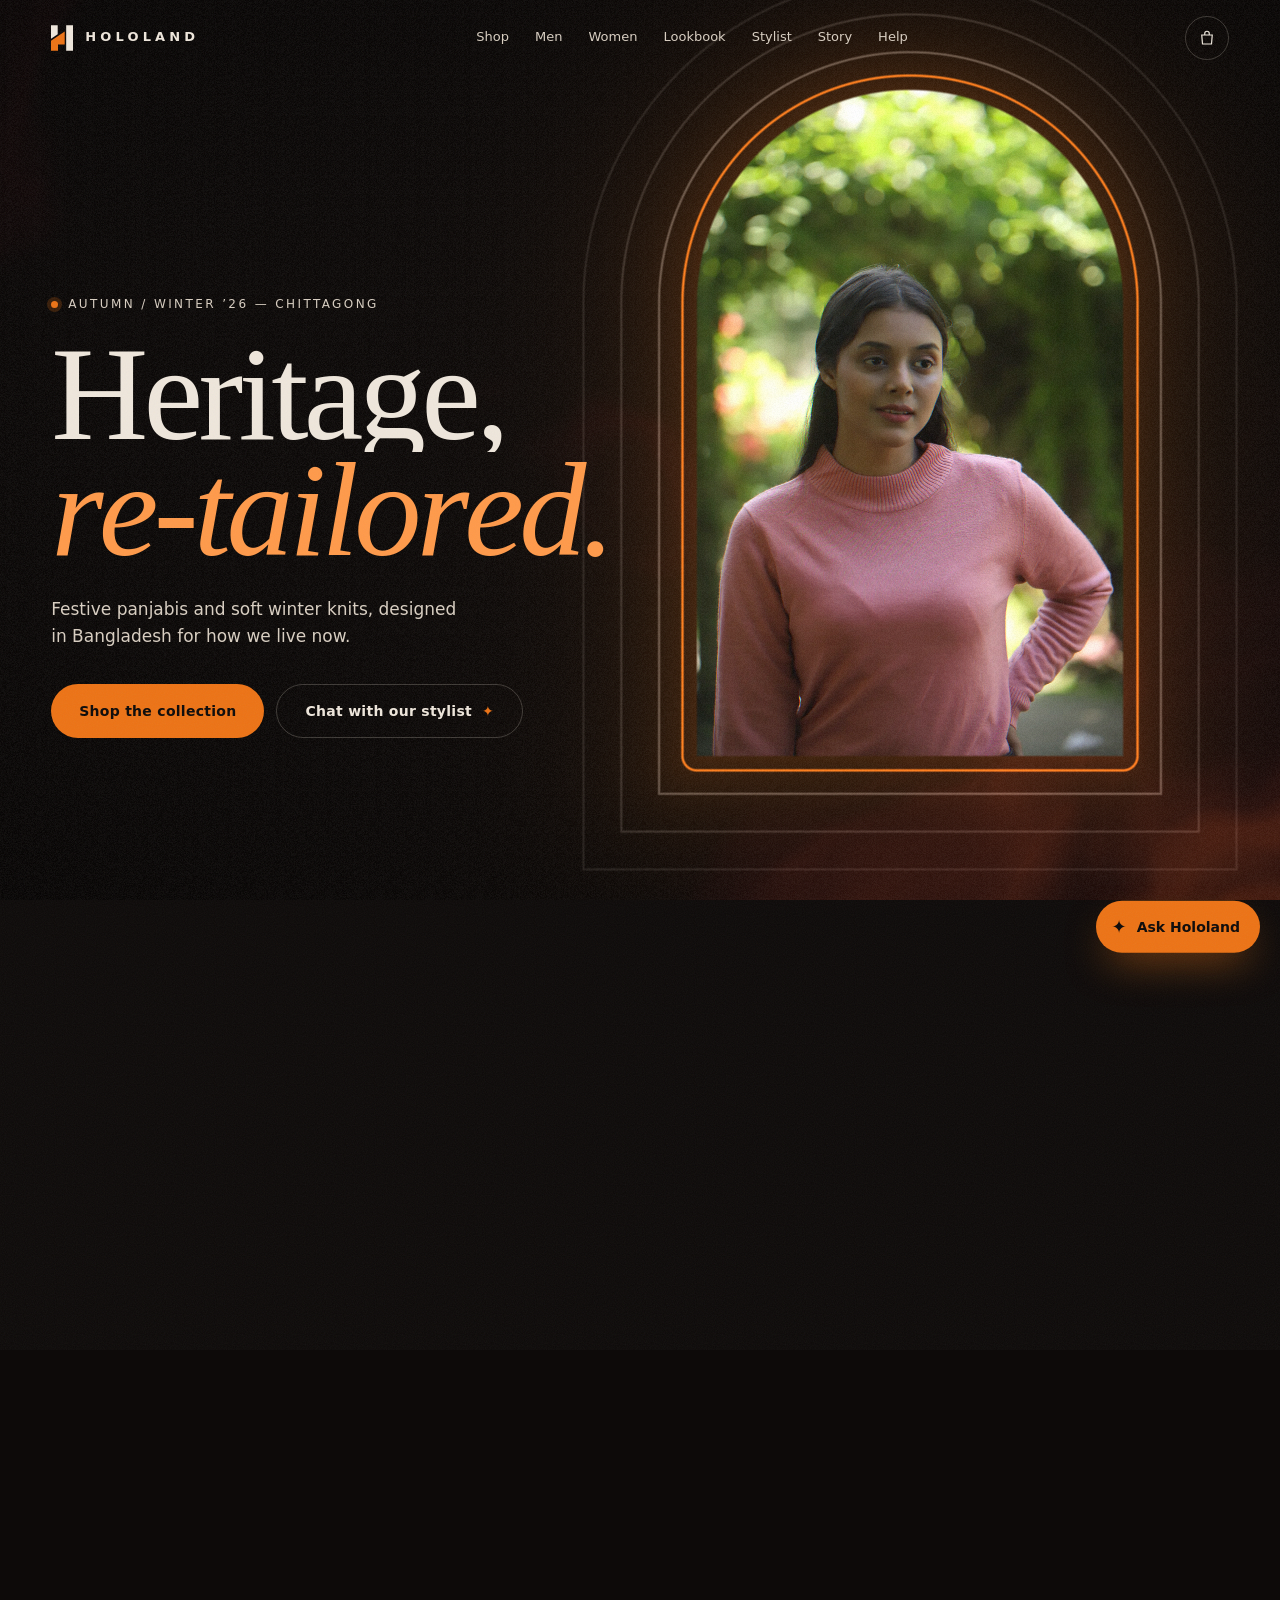
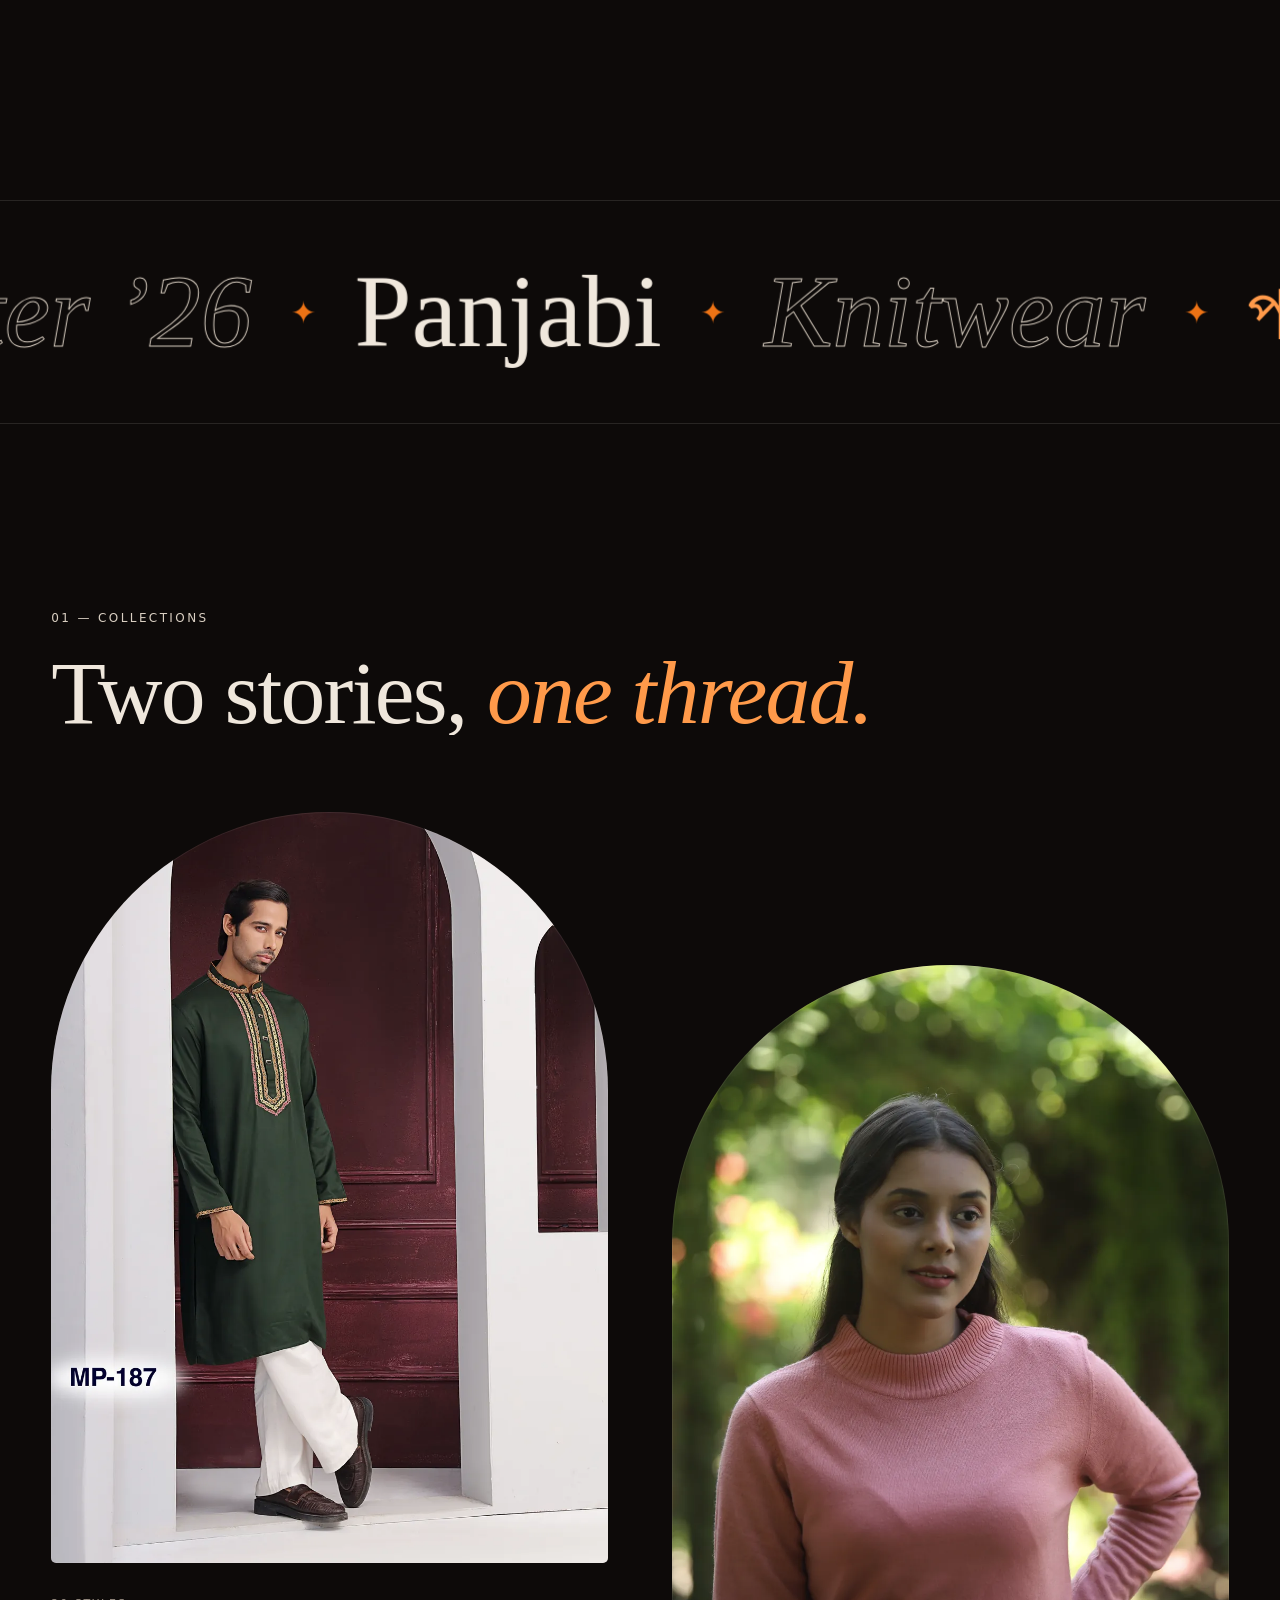
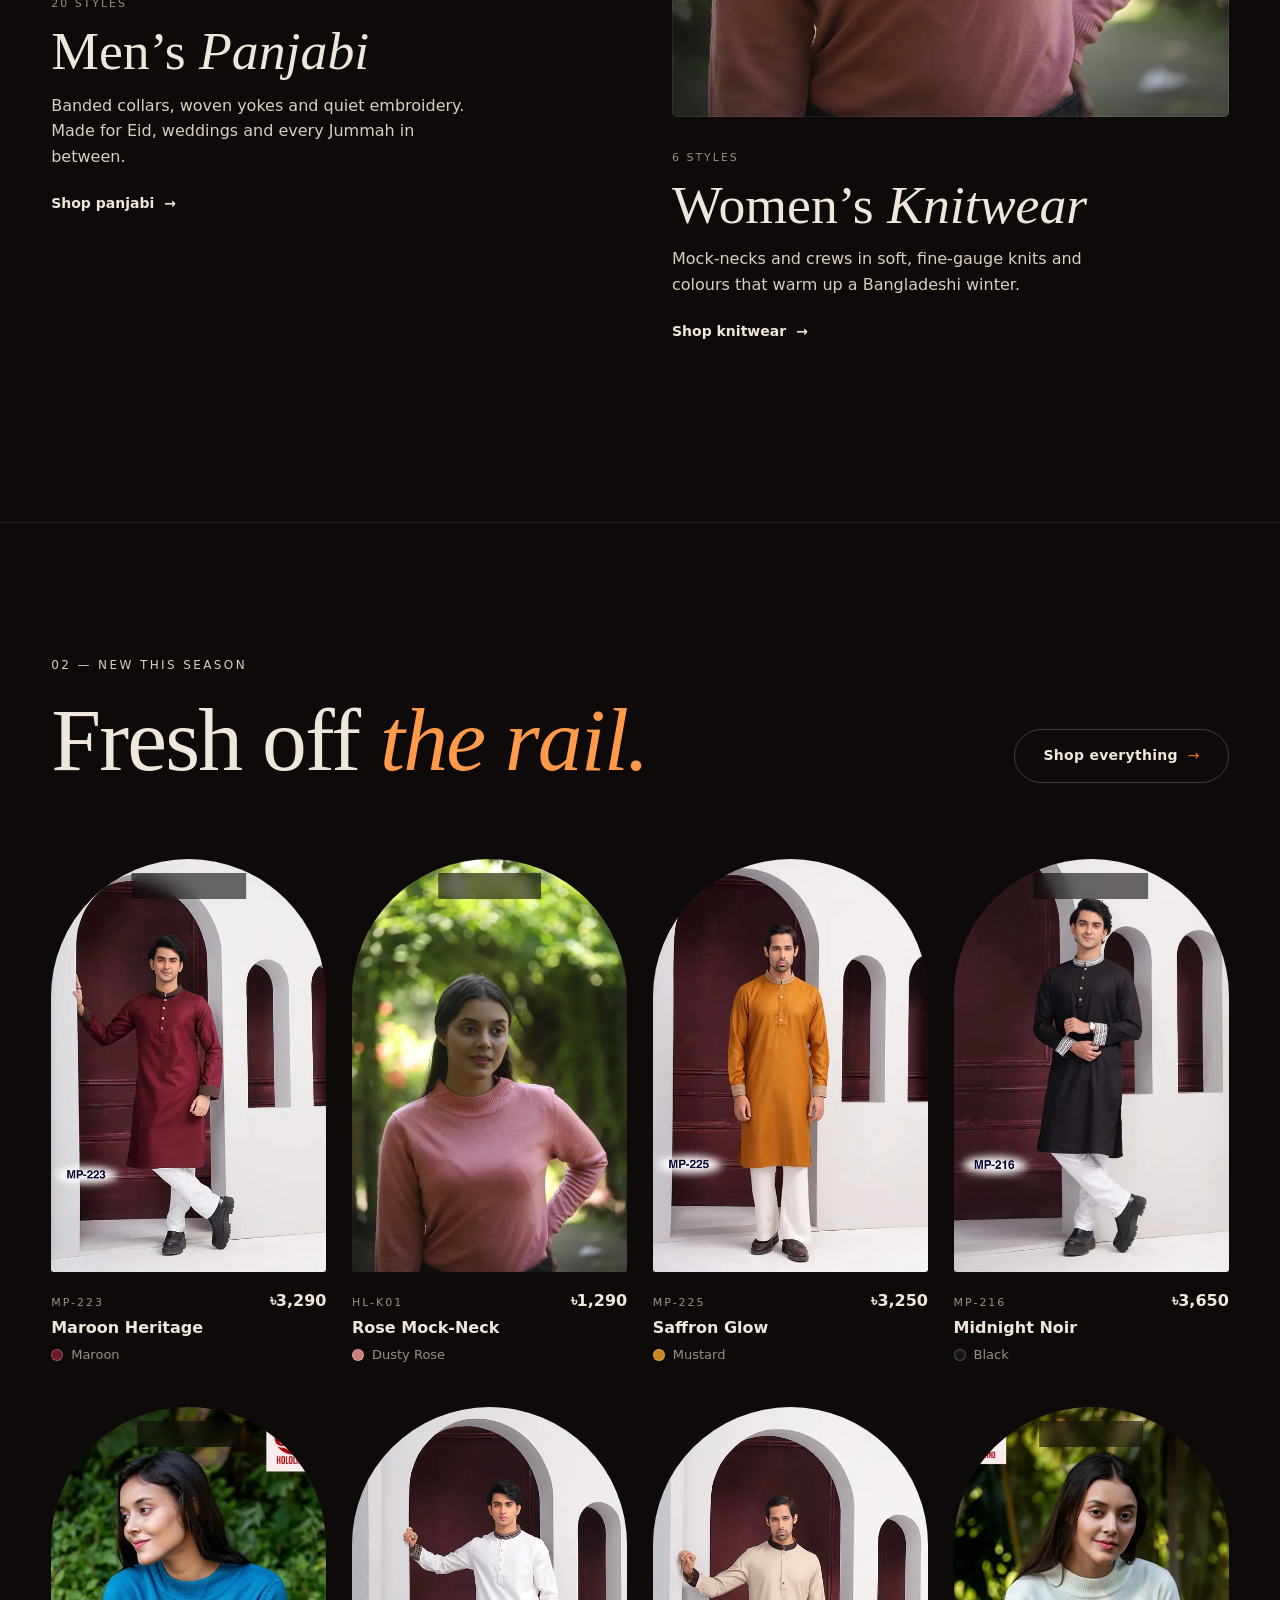
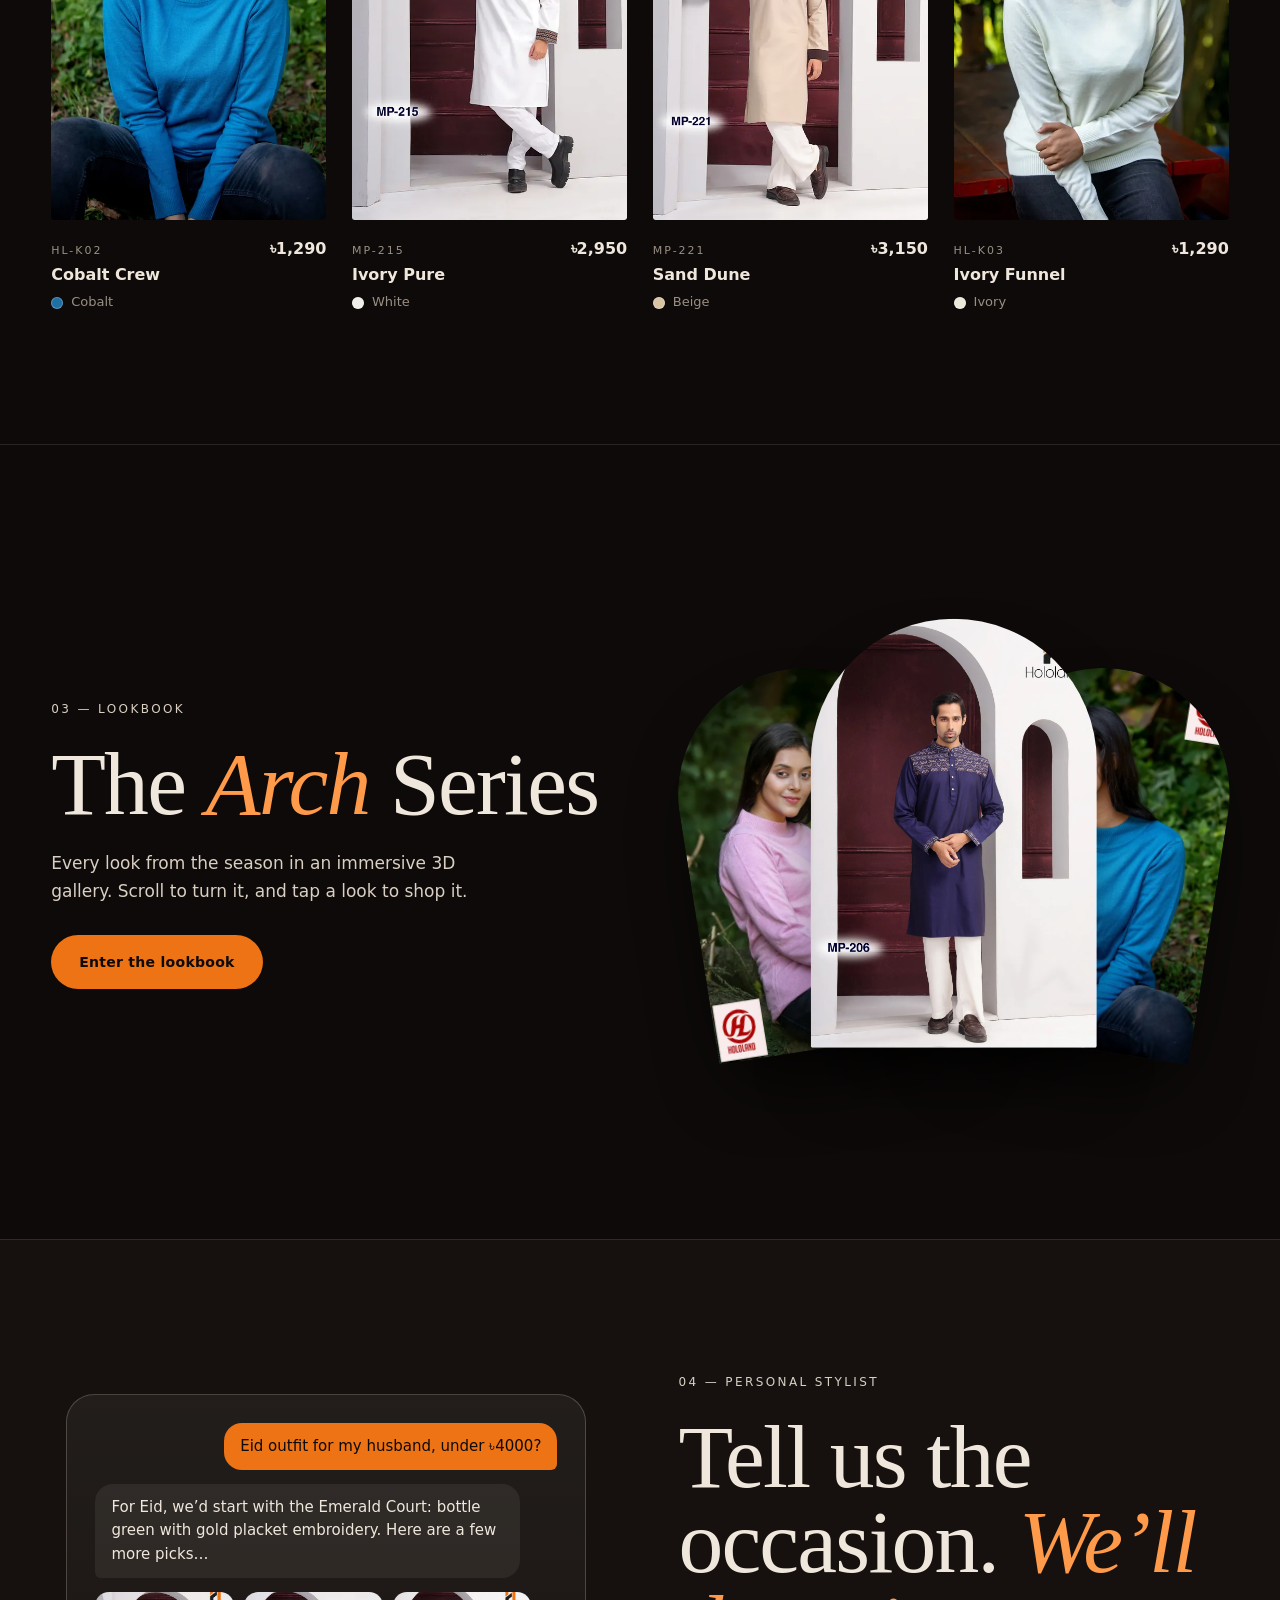
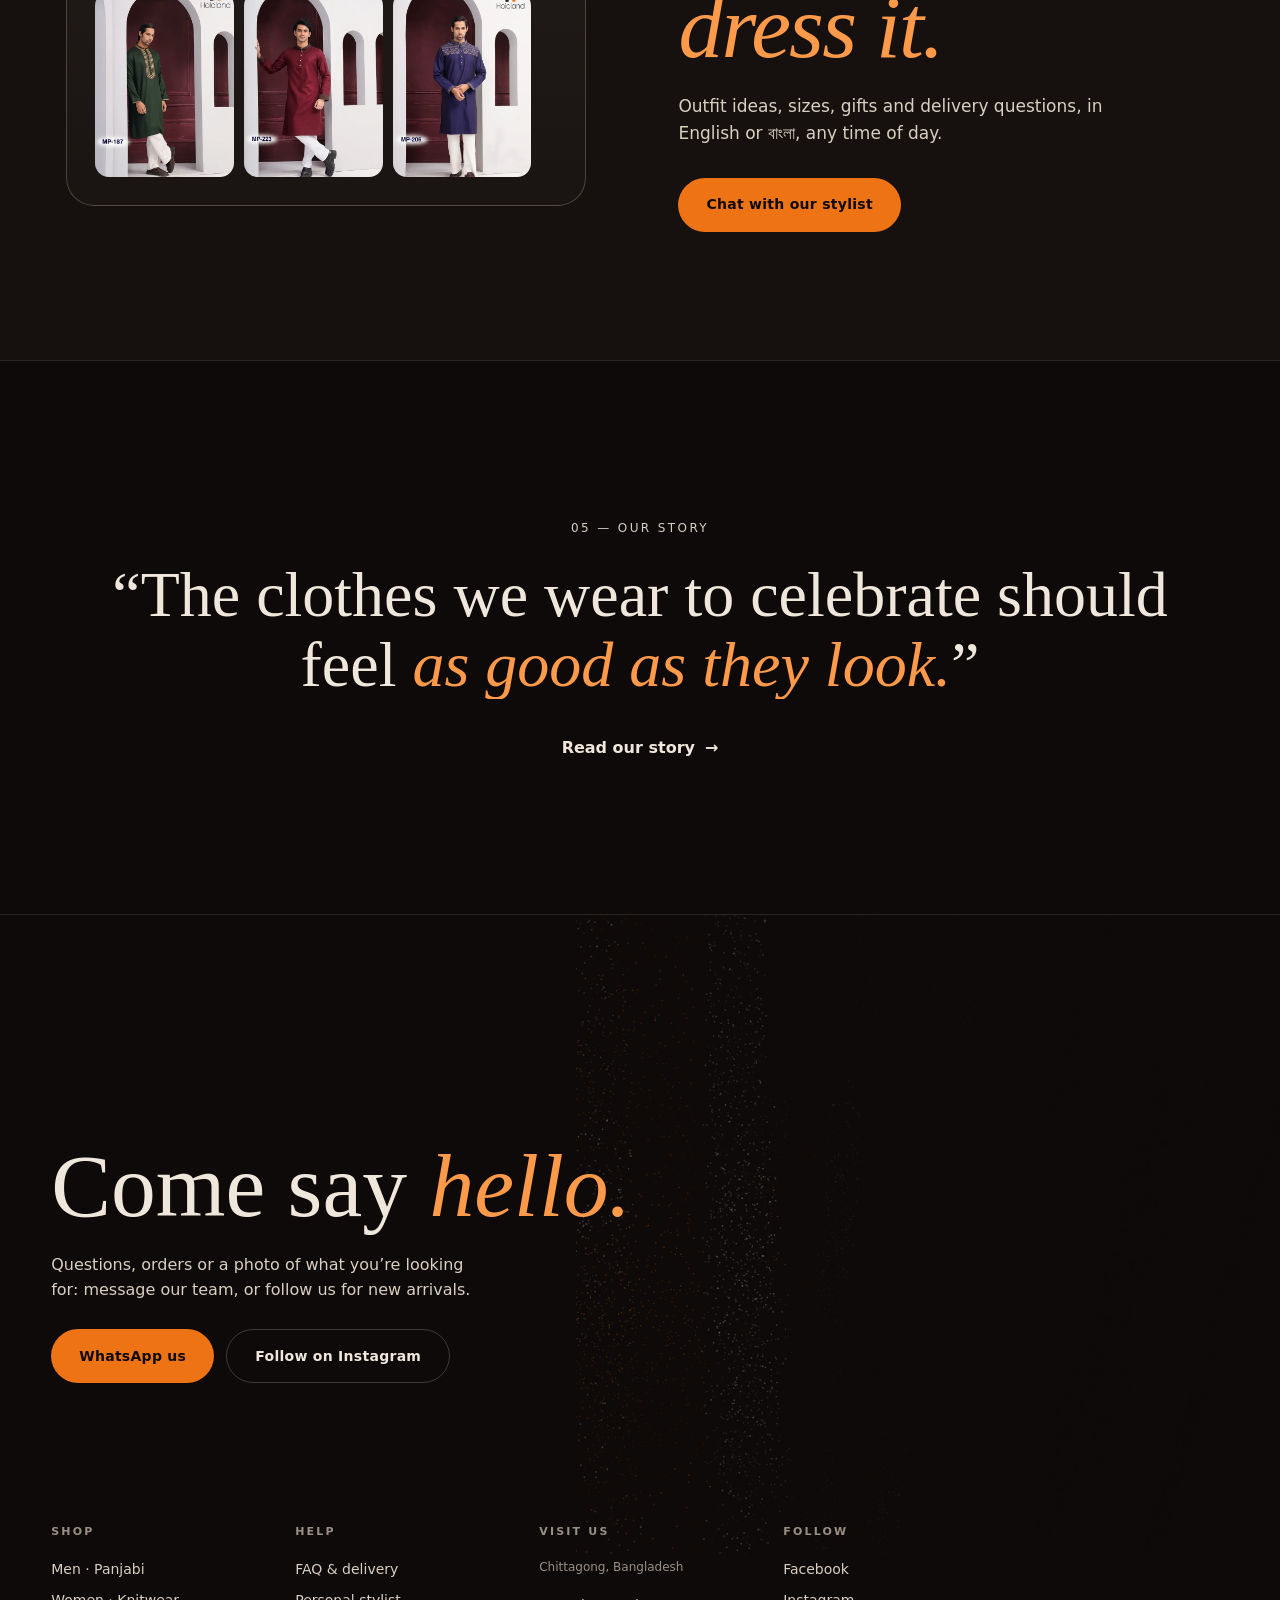
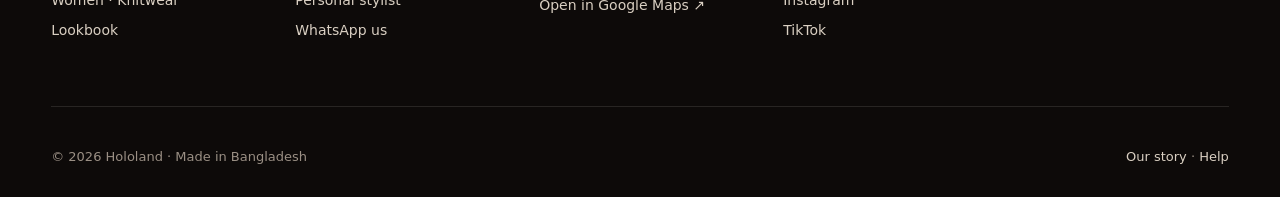
==== index.html @ 23934423 "Add anonymous visitor stats to the admin Replaces the Cloudflare Web Analytics option, since the adm" ====
<!doctype html>
<html lang="en">
<head>
  <meta charset="utf-8" />
  <meta http-equiv="Content-Security-Policy" content="default-src 'self'; script-src 'self' 'sha256-MQ8c7zWvrrDqg3tHO/yfLCXx0/FAat8g+0u73uTJDZI='; style-src 'self' 'unsafe-inline' https://fonts.googleapis.com; font-src 'self' https://fonts.gstatic.com; img-src 'self' data: blob:; media-src 'self' blob:; connect-src 'self' https://hololand.upliftdigitalpartners.workers.dev https://api.open-meteo.com; worker-src 'self' blob:; object-src 'none'; base-uri 'self'; form-action 'self'; frame-src 'none'" />
  <meta name="referrer" content="strict-origin-when-cross-origin" />
  <meta name="viewport" content="width=device-width, initial-scale=1, viewport-fit=cover" />
  <title>Hololand — Panjabi & Knitwear, Made in Bangladesh</title>
  <meta name="description" content="Hololand: modern panjabis for men and winter knitwear for women. Designed in Chittagong, delivered across Bangladesh." />
  <meta name="theme-color" content="#0d0a09" />
  <meta property="og:title" content="Hololand — Panjabi & Knitwear, Made in Bangladesh" />
  <meta property="og:description" content="Hololand: modern panjabis for men and winter knitwear for women. Designed in Chittagong, delivered across Bangladesh." />
  <meta property="og:image" content="https://hololandbd.com/assets/img/og.jpg" />
  <meta property="og:url" content="https://hololandbd.com/" />
  <meta property="og:type" content="website" />
  <meta name="twitter:card" content="summary_large_image" />
  <link rel="canonical" href="https://hololandbd.com/" />
  <link rel="icon" type="image/png" href="assets/img/favicon.png" />
  <link rel="apple-touch-icon" href="assets/img/apple-touch-icon.png" />
  <link rel="preconnect" href="https://fonts.googleapis.com" />
  <link rel="preconnect" href="https://fonts.gstatic.com" crossorigin />
  <link href="https://fonts.googleapis.com/css2?family=Instrument+Serif:ital@0;1&family=Manrope:wght@300;400;500;600;700&family=Hind+Siliguri:wght@400;500;600&display=swap" rel="stylesheet" />
  <link rel="stylesheet" href="assets/css/style.css" />
  <link rel="stylesheet" href="assets/css/pages.css" />
  <link rel="preload" as="image" href="assets/img/mp-223-lg.webp" />
  <script type="importmap">
    { "imports": { "three": "./assets/vendor/three.min.js" } }
  </script>
</head>
<body class="is-loading" data-page="home">
  <!-- Loader -->
  <div class="loader" aria-hidden="true">
    <svg class="loader__mark" viewBox="0 0 345 400">
      <polygon class="m-a" points="0,0 105,0 105,140 0,212" />
      <polygon class="m-b" points="0,245 215,98 215,300 110,300 110,400 0,400" />
      <rect class="m-c" x="238" y="0" width="107" height="400" />
    </svg>
    <div class="loader__word">HOLOLAND</div>
    <div class="loader__count"><span data-count>0</span>%</div>
    <div class="loader__bar"><i></i></div>
  </div>

  <main id="top">
    <section class="hero" id="hero">
      <canvas class="hero__gl" data-hero-canvas></canvas>
      <img class="hero__fallback" src="assets/img/mp-223-lg.webp" alt="" />
      <div class="hero__content">
        <p class="eyebrow" data-hero-reveal><span class="dot"></span> <span data-content="hero.eyebrow">Autumn / Winter ’26 — Chittagong</span></p>
        <h1 class="hero__title" data-hero-title>
          <span class="line" data-content="hero.line1">Heritage,</span>
          <span class="line"><em data-content="hero.line2">re-tailored.</em></span>
        </h1>
        <p class="hero__sub" data-hero-reveal data-content="hero.sub">Festive panjabis and soft winter knits, designed in Bangladesh for how we live now.</p>
        <div class="hero__cta" data-hero-reveal>
          <a href="shop.html" class="btn btn--solid" data-magnetic><span>Shop the collection</span></a>
          <a href="stylist.html" class="btn btn--ghost" data-magnetic><span>Chat with our stylist</span> <b class="spark">✦</b></a>
        </div>
      </div>
      <div class="hero__meta" data-hero-reveal>
        <div class="hero__slide-info">
          <span class="mono" data-hero-index>01 / 05</span>
          <span data-hero-caption>MP-223 — Maroon Heritage</span>
        </div>
        <div class="hero__progress"><i data-hero-progress></i></div>
      </div>
      <div class="hero__scroll" data-hero-reveal><span>Scroll</span><i></i></div>
    </section>

    <section class="marquee" aria-hidden="true">
      <div class="marquee__track" data-marquee>
        <span>Panjabi</span><b>✦</b><span class="outline">Knitwear</span><b>✦</b><span class="bn">পাঞ্জাবি</span><b>✦</b><span>Made in Bangladesh</span><b>✦</b><span class="outline">Winter ’26</span><b>✦</b>
        <span>Panjabi</span><b>✦</b><span class="outline">Knitwear</span><b>✦</b><span class="bn">পাঞ্জাবি</span><b>✦</b><span>Made in Bangladesh</span><b>✦</b><span class="outline">Winter ’26</span><b>✦</b>
      </div>
    </section>

    <section class="collections" id="collections">
      <div class="section-head">
        <p class="eyebrow" data-reveal>01 — Collections</p>
        <h2 class="h2" data-split>Two stories, <em>one thread.</em></h2>
      </div>
      <div class="collections__grid">
        <a href="shop.html?cat=men" class="coll-card" data-cursor="Explore">
          <div class="coll-card__media arch"><img src="assets/img/mp-187-lg.webp" alt="Man wearing a bottle-green embroidered panjabi" loading="lazy" data-parallax /></div>
          <div class="coll-card__body">
            <span class="mono"><span data-count-cat="men">20</span> styles</span>
            <h3>Men’s <em>Panjabi</em></h3>
            <p data-content="collections.men">Banded collars, woven yokes and quiet embroidery. Made for Eid, weddings and every Jummah in between.</p>
            <span class="link-arrow">Shop panjabi <i>→</i></span>
          </div>
        </a>
        <a href="shop.html?cat=women" class="coll-card coll-card--offset" data-cursor="Explore">
          <div class="coll-card__media arch"><img src="assets/img/wk-rose-1-lg.webp" alt="Woman wearing a dusty rose mock-neck sweater" loading="lazy" data-parallax /></div>
          <div class="coll-card__body">
            <span class="mono"><span data-count-cat="women">6</span> styles</span>
            <h3>Women’s <em>Knitwear</em></h3>
            <p data-content="collections.women">Mock-necks and crews in soft, fine-gauge knits and colours that warm up a Bangladeshi winter.</p>
            <span class="link-arrow">Shop knitwear <i>→</i></span>
          </div>
        </a>
      </div>
    </section>

    <section class="featured">
      <div class="section-head section-head--row">
        <div>
          <p class="eyebrow" data-reveal>02 — New this season</p>
          <h2 class="h2" data-split>Fresh off <em>the rail.</em></h2>
        </div>
        <a href="shop.html" class="btn btn--ghost" data-magnetic><span>Shop everything</span> <b class="spark">→</b></a>
      </div>
      <div class="grid" data-featured></div>
    </section>

    <section class="teaser teaser--lookbook">
      <div class="teaser__text">
        <p class="eyebrow" data-reveal>03 — Lookbook</p>
        <h2 class="h2" data-split>The <em>Arch</em> Series</h2>
        <p class="teaser__lede" data-reveal>Every look from the season in an immersive 3D gallery. Scroll to turn it, and tap a look to shop it.</p>
        <a href="lookbook.html" class="btn btn--solid" data-magnetic data-reveal><span>Enter the lookbook</span></a>
      </div>
      <a href="lookbook.html" class="teaser__fan" data-cursor="Enter" aria-label="Open the lookbook">
        <img src="assets/img/wk-lilac-1-sm.webp" alt="" loading="lazy" />
        <img src="assets/img/mp-206-lg.webp" alt="" loading="lazy" />
        <img src="assets/img/wk-cobalt-1-sm.webp" alt="" loading="lazy" />
      </a>
    </section>

    <section class="teaser teaser--stylist">
      <div class="teaser__chat" aria-hidden="true">
        <div class="msg msg--user">Eid outfit for my husband, under ৳4000?</div>
        <div class="msg msg--bot">For Eid, we’d start with the Emerald Court: bottle green with gold placket embroidery. Here are a few more picks…</div>
        <div class="teaser__recs"><img src="assets/img/mp-187-sm.webp" alt="" /><img src="assets/img/mp-223-sm.webp" alt="" /><img src="assets/img/mp-206-sm.webp" alt="" /></div>
      </div>
      <div class="teaser__text">
        <p class="eyebrow" data-reveal>04 — Personal stylist</p>
        <h2 class="h2" data-split>Tell us the occasion. <em>We’ll dress it.</em></h2>
        <p class="teaser__lede" data-reveal>Outfit ideas, sizes, gifts and delivery questions, in English or বাংলা, any time of day.</p>
        <a href="stylist.html" class="btn btn--solid" data-magnetic data-reveal><span>Chat with our stylist</span></a>
      </div>
    </section>

    <section class="teaser teaser--story">
      <p class="eyebrow" data-reveal>05 — Our story</p>
      <blockquote class="teaser__quote" data-split>“The clothes we wear to celebrate should feel <em>as good as they look.</em>”</blockquote>
      <a href="story.html" class="link-arrow" data-reveal>Read our story <i>→</i></a>
    </section>
  </main>
  <script src="assets/vendor/gsap.min.js"></script>
  <script src="assets/vendor/ScrollTrigger.min.js"></script>
  <script src="assets/vendor/SplitText.min.js"></script>
  <script src="assets/vendor/lenis.min.js"></script>
  <script type="module" src="assets/js/pages/home.js"></script>
</body>
</html>
---- assets/css/style.css ----
/* ============ Tokens ============ */
:root {
  --ink: #0d0a09;
  --ink-2: #16110f;
  --ink-3: #211916;
  --cream: #efe7dc;
  --cream-2: #d9cfc2;
  --muted: #9a8f84;
  --orange: #ed7315;
  --orange-2: #ff9a4a;
  --maroon: #4b1419;
  --line: rgba(239, 231, 220, 0.12);
  --line-2: rgba(239, 231, 220, 0.22);

  --serif: 'Instrument Serif', 'Times New Roman', serif;
  --sans: 'Manrope', system-ui, -apple-system, 'Segoe UI', sans-serif;
  --bn: 'Hind Siliguri', var(--sans);

  --gutter: clamp(16px, 4vw, 56px);
  --radius: 18px;
  --ease: cubic-bezier(0.22, 1, 0.36, 1);
  --nav-h: 76px;
}

*, *::before, *::after { box-sizing: border-box; }
html { -webkit-text-size-adjust: 100%; }
html.lenis, html.lenis body { height: auto; }
.lenis.lenis-smooth { scroll-behavior: auto !important; }
.lenis.lenis-stopped { overflow: hidden; }

body {
  margin: 0;
  background: var(--ink);
  color: var(--cream);
  font-family: var(--sans);
  font-size: 16px;
  line-height: 1.6;
  -webkit-font-smoothing: antialiased;
  overflow-x: hidden;
}
body.is-loading { overflow: hidden; }
img { display: block; max-width: 100%; }
a { color: inherit; text-decoration: none; }
button { font: inherit; color: inherit; background: none; border: 0; cursor: pointer; padding: 0; }
input, select { font: inherit; color: inherit; }
em { font-family: var(--serif); font-style: italic; font-weight: 400; }
::selection { background: var(--orange); color: var(--ink); }
.sr-only { position: absolute; width: 1px; height: 1px; overflow: hidden; clip: rect(0 0 0 0); white-space: nowrap; }
.mono { font-size: 11px; letter-spacing: 0.18em; text-transform: uppercase; color: var(--muted); font-weight: 500; }
.bn { font-family: var(--bn); }

/* Brand mark colours (dark theme): cream legs, orange crossbar */
.m-a, .m-c { fill: var(--cream); }
.m-b { fill: var(--orange); }

/* ============ Loader ============ */
.loader {
  position: fixed; inset: 0; z-index: 100;
  background: var(--ink);
  display: grid; place-items: center; align-content: center; gap: 22px;
}
.loader__mark { width: 64px; height: auto; overflow: visible; }
.loader__word { font-weight: 600; letter-spacing: 0.6em; font-size: 12px; padding-left: 0.6em; color: var(--cream-2); }
.loader__count { position: absolute; bottom: var(--gutter); right: var(--gutter); font-family: var(--serif); font-size: clamp(56px, 10vw, 140px); line-height: 0.8; }
.loader__bar { position: absolute; left: 0; bottom: 0; height: 2px; width: 100%; background: var(--line); }
.loader__bar i { display: block; height: 100%; width: 0; background: var(--orange); }

/* ============ Cursor & grain ============ */
.cursor { position: fixed; inset: 0 auto auto 0; z-index: 90; pointer-events: none; mix-blend-mode: difference; opacity: 0; transition: opacity .4s; }
.cursor.is-active { opacity: 1; }
.cursor__dot, .cursor__ring { position: fixed; top: 0; left: 0; border-radius: 50%; transform: translate(-50%, -50%); }
.cursor__dot { width: 6px; height: 6px; background: #fff; }
.cursor__ring { width: 38px; height: 38px; border: 1px solid rgba(255,255,255,.6); display: grid; place-items: center; transition: width .35s var(--ease), height .35s var(--ease), background .35s, border-color .35s; }
.cursor__label { font-size: 10px; letter-spacing: .16em; text-transform: uppercase; font-weight: 600; color: #000; opacity: 0; transition: opacity .2s; }
.cursor.is-hover .cursor__ring { width: 64px; height: 64px; background: rgba(255,255,255,.1); }
.cursor.has-label .cursor__ring { width: 86px; height: 86px; background: #fff; border-color: #fff; }
.cursor.has-label .cursor__label { opacity: 1; }
@media (hover: none), (pointer: coarse) { .cursor { display: none; } }

.grain {
  position: fixed; inset: -50%; z-index: 80; pointer-events: none; opacity: .06;
  background-image: url("data:image/svg+xml;utf8,<svg xmlns='http://www.w3.org/2000/svg' width='160' height='160'><filter id='n'><feTurbulence type='fractalNoise' baseFrequency='.9' numOctaves='3' stitchTiles='stitch'/></filter><rect width='100%' height='100%' filter='url(%23n)'/></svg>");
  animation: grain 1s steps(6) infinite;
}
@keyframes grain { 0%{transform:translate(0,0)} 20%{transform:translate(-4%,3%)} 40%{transform:translate(3%,-5%)} 60%{transform:translate(-6%,-2%)} 80%{transform:translate(5%,4%)} 100%{transform:translate(0,0)} }

/* ============ Nav ============ */
.nav {
  position: fixed; top: 0; left: 0; right: 0; z-index: 50;
  height: var(--nav-h);
  display: flex; align-items: center; justify-content: space-between; gap: 20px;
  padding: 0 var(--gutter);
  transition: background .5s, backdrop-filter .5s, transform .6s var(--ease), border-color .5s;
  border-bottom: 1px solid transparent;
}
.nav.is-scrolled { background: rgba(13,10,9,.62); backdrop-filter: blur(16px) saturate(140%); -webkit-backdrop-filter: blur(16px) saturate(140%); border-color: var(--line); }
.nav.is-hidden { transform: translateY(-100%); }
.nav__brand { display: flex; align-items: center; gap: 12px; font-weight: 600; letter-spacing: .32em; text-transform: uppercase; font-size: 13px; }
.brandmark { width: 22px; height: 26px; }
.nav__links { display: flex; gap: 6px; }
.nav__links a { position: relative; padding: 8px 14px; font-size: 13px; font-weight: 500; color: var(--cream-2); border-radius: 99px; transition: color .3s, background .3s; }
.nav__links a:hover { color: var(--cream); background: rgba(239,231,220,.06); }
.nav__right { display: flex; align-items: center; gap: 12px; }
.weather-chip { font-size: 12px; color: var(--cream-2); padding: 7px 12px; border: 1px solid var(--line); border-radius: 99px; white-space: nowrap; }
.bag-btn { position: relative; display: grid; place-items: center; width: 44px; height: 44px; border-radius: 50%; border: 1px solid var(--line-2); transition: background .3s, border-color .3s; }
.bag-btn:hover { background: var(--cream); color: var(--ink); }
.bag-btn__count { position: absolute; top: -2px; right: -2px; min-width: 18px; height: 18px; padding: 0 5px; border-radius: 99px; background: var(--orange); color: var(--ink); font-size: 10px; font-weight: 700; display: grid; place-items: center; transform: scale(0); transition: transform .4s var(--ease); }
.bag-btn__count.has-items { transform: scale(1); }
.menu-btn { display: none; width: 44px; height: 44px; border-radius: 50%; border: 1px solid var(--line-2); position: relative; }
.menu-btn i { position: absolute; left: 14px; right: 14px; height: 1.5px; background: currentColor; transition: transform .4s var(--ease); }
.menu-btn i:first-child { top: 18px; } .menu-btn i:last-child { top: 25px; }
.menu-btn[aria-expanded="true"] i:first-child { transform: translateY(3.5px) rotate(45deg); }
.menu-btn[aria-expanded="true"] i:last-child { transform: translateY(-3.5px) rotate(-45deg); }
.mobile-menu { position: fixed; inset: 0; z-index: 45; background: var(--ink); display: flex; flex-direction: column; justify-content: center; padding: var(--gutter); gap: 6px; clip-path: inset(0 0 100% 0); transition: clip-path .7s var(--ease); }
.mobile-menu.is-open { clip-path: inset(0 0 0 0); }
.mobile-menu a { font-family: var(--serif); font-size: clamp(44px, 12vw, 72px); line-height: 1.05; }
@media (max-width: 960px) {
  .nav__links { display: none; }
  .menu-btn { display: block; }
  .weather-chip { display: none; }
}

/* ============ Shared ============ */
.eyebrow { display: inline-flex; align-items: center; gap: 10px; font-size: 12px; letter-spacing: .2em; text-transform: uppercase; color: var(--cream-2); margin: 0 0 22px; font-weight: 500; }
.eyebrow .dot { width: 7px; height: 7px; border-radius: 50%; background: var(--orange); box-shadow: 0 0 0 4px rgba(237,115,21,.2); }
.h2 { font-family: var(--serif); font-weight: 400; font-size: clamp(44px, 7vw, 108px); line-height: .95; letter-spacing: -0.02em; margin: 0; }
.h2 em { color: var(--orange-2); }
.section-head { padding: 0 var(--gutter); margin-bottom: clamp(40px, 6vw, 80px); }
.section-head--row { display: flex; justify-content: space-between; align-items: flex-end; flex-wrap: wrap; gap: 28px; }
.arch { border-radius: 999px 999px var(--radius) var(--radius); overflow: hidden; }

.btn { position: relative; display: inline-flex; align-items: center; gap: 10px; height: 54px; padding: 0 28px; border-radius: 99px; font-size: 14px; font-weight: 600; letter-spacing: .02em; overflow: hidden; isolation: isolate; transition: color .45s var(--ease), border-color .45s; }
.btn span, .btn b { position: relative; z-index: 1; }
.btn::before { content: ''; position: absolute; inset: 0; z-index: 0; border-radius: inherit; transform: translateY(101%); transition: transform .55s var(--ease); }
.btn:hover::before { transform: translateY(0); }
.btn--solid { background: var(--orange); color: var(--ink); }
.btn--solid::before { background: var(--cream); }
.btn--ghost { border: 1px solid var(--line-2); color: var(--cream); }
.btn--ghost::before { background: var(--cream); }
.btn--ghost:hover { color: var(--ink); }
.btn--wide { width: 100%; justify-content: center; }
.btn:disabled { opacity: .5; cursor: not-allowed; }
.spark { color: var(--orange); font-weight: 400; }
.btn--ghost:hover .spark { color: var(--orange); }
.icon-btn { width: 42px; height: 42px; border-radius: 50%; border: 1px solid var(--line-2); display: grid; place-items: center; font-size: 14px; transition: background .3s, color .3s; }
.icon-btn:hover { background: var(--cream); color: var(--ink); }
.link-arrow { display: inline-flex; gap: 10px; align-items: center; font-weight: 600; font-size: 14px; }
.link-arrow i { font-style: normal; transition: transform .4s var(--ease); }

/* ============ Hero ============ */
.hero { position: relative; height: 100vh; height: 100svh; min-height: 620px; overflow: hidden; }
.hero__gl { position: absolute; inset: 0; width: 100%; height: 100%; display: block; }
.hero__fallback { display: none; }
.no-webgl .hero__fallback { display: block; position: absolute; right: 8vw; top: 14vh; height: 72vh; aspect-ratio: 2 / 3; object-fit: cover; border-radius: 999px 999px 20px 20px; }
.hero__content { position: absolute; left: var(--gutter); bottom: clamp(110px, 18vh, 200px); max-width: min(680px, 52vw); z-index: 2; }
.hero__title { font-family: var(--serif); font-weight: 400; font-size: clamp(56px, min(10.5vw, 19vh), 188px); line-height: .86; letter-spacing: -0.035em; margin: 0 0 28px; }
.hero__title .line { display: block; }
.hero__title em { color: var(--orange-2); padding-right: .08em; }
.hero__sub { max-width: 420px; color: var(--cream-2); font-size: 17px; margin: 0 0 34px; }
.hero__cta { display: flex; flex-wrap: wrap; gap: 12px; }
.hero__meta { position: absolute; right: var(--gutter); bottom: clamp(36px, 6vh, 60px); z-index: 2; width: min(300px, 40vw); }
.hero__slide-info { display: flex; justify-content: space-between; gap: 12px; font-size: 13px; margin-bottom: 12px; color: var(--cream-2); }
.hero__progress { height: 1px; background: var(--line-2); }
.hero__progress i { display: block; height: 100%; width: 0; background: var(--orange); }
.hero__scroll { position: absolute; left: var(--gutter); bottom: 36px; display: flex; align-items: center; gap: 14px; font-size: 11px; letter-spacing: .24em; text-transform: uppercase; color: var(--muted); z-index: 2; }
.hero__scroll i { width: 60px; height: 1px; background: var(--line-2); position: relative; overflow: hidden; }
.hero__scroll i::after { content: ''; position: absolute; inset: 0; background: var(--orange); animation: scrollLine 2.2s var(--ease) infinite; }
@keyframes scrollLine { 0% { transform: translateX(-100%); } 60%, 100% { transform: translateX(100%); } }
@media (max-width: 760px) {
  .hero__content { max-width: none; right: var(--gutter); bottom: 110px; }
  .hero__content .eyebrow { display: none; }
  .hero__title { font-size: clamp(52px, 15.5vw, 96px); margin-bottom: 18px; }
  .hero__sub { font-size: 15px; margin-bottom: 24px; }
  .hero__meta { left: var(--gutter); right: var(--gutter); width: auto; bottom: 30px; }
  .hero__scroll { display: none; }
  .btn { height: 50px; padding: 0 22px; }
}

/* ============ Marquee ============ */
.marquee { padding: clamp(28px, 5vw, 60px) 0; border-block: 1px solid var(--line); overflow: hidden; background: var(--ink); position: relative; z-index: 2; }
.marquee__track { display: flex; align-items: center; gap: clamp(20px, 3vw, 44px); width: max-content; font-family: var(--serif); font-size: clamp(48px, 8vw, 128px); line-height: 1; white-space: nowrap; will-change: transform; }
.marquee__track b { font-family: var(--sans); font-size: .3em; color: var(--orange); font-weight: 400; }
.marquee__track .outline { color: transparent; -webkit-text-stroke: 1px var(--cream-2); font-style: italic; }
.marquee__track .bn { font-size: .78em; color: var(--orange-2); }

/* ============ Collections ============ */
.collections { padding: clamp(100px, 14vw, 200px) 0; position: relative; z-index: 2; background: var(--ink); }
.collections__grid { display: grid; grid-template-columns: 1fr 1fr; gap: clamp(20px, 5vw, 90px); padding: 0 var(--gutter); }
.coll-card { display: block; }
.coll-card--offset { margin-top: clamp(0px, 12vw, 180px); }
.coll-card__media { aspect-ratio: 4 / 5.4; position: relative; background: var(--ink-3); }
.coll-card__media img { position: absolute; left: 0; top: -8%; width: 100%; height: 116%; object-fit: cover; transition: transform 1.2s var(--ease), filter .8s; filter: saturate(.92); }
.coll-card:hover .coll-card__media img { transform: scale(1.05); filter: saturate(1.08); }
.coll-card__media::after { content: ''; position: absolute; inset: 0; border-radius: inherit; box-shadow: inset 0 0 0 1px rgba(239,231,220,.08); pointer-events: none; }
.coll-card__body { padding-top: 26px; max-width: 440px; }
.coll-card__body h3 { font-family: var(--serif); font-weight: 400; font-size: clamp(36px, 4.2vw, 64px); line-height: 1; margin: 10px 0 14px; }
.coll-card__body p { color: var(--cream-2); margin: 0 0 20px; }
.coll-card:hover .link-arrow i { transform: translateX(6px); }
@media (max-width: 760px) {
  .collections__grid { grid-template-columns: 1fr; gap: 64px; }
  .coll-card--offset { margin-top: 0; }
}

/* ============ Lookbook ============ */
.lookbook { position: relative; height: 320vh; background: radial-gradient(120% 80% at 50% 60%, #22120f 0%, var(--ink) 60%); z-index: 1; }
.lookbook__pin { position: sticky; top: 0; height: 100vh; height: 100svh; overflow: hidden; }
.lookbook__gl { position: absolute; inset: 0; width: 100%; height: 100%; display: block; touch-action: pan-y; }
.lookbook__head { position: absolute; top: calc(var(--nav-h) + 3vh); left: var(--gutter); pointer-events: none; }
.lookbook__caption { position: absolute; left: 50%; bottom: clamp(24px, 5vh, 56px); transform: translateX(-50%); display: flex; flex-direction: column; align-items: center; gap: 4px; text-align: center; pointer-events: none; }
.lookbook__caption strong { font-family: var(--serif); font-weight: 400; font-size: clamp(28px, 3.4vw, 46px); line-height: 1.05; }
.lookbook__caption span:last-child { color: var(--orange-2); font-size: 14px; }
.lookbook__hint { position: absolute; right: var(--gutter); top: calc(var(--nav-h) + 3vh + 16px); pointer-events: none; }
@media (max-width: 760px) { .lookbook__hint { top: auto; bottom: 16px; right: auto; left: 50%; transform: translateX(-50%); white-space: nowrap; } }

/* ============ Shop ============ */
.shop { padding: clamp(100px, 14vw, 180px) 0; position: relative; z-index: 2; background: var(--ink); }
.shop__controls { display: flex; gap: 12px; flex-wrap: wrap; }
.tabs { display: inline-flex; padding: 4px; border: 1px solid var(--line); border-radius: 99px; position: relative; }
.tabs button { position: relative; z-index: 1; padding: 10px 18px; border-radius: 99px; font-size: 13px; font-weight: 600; color: var(--cream-2); transition: color .35s, background .35s; }
.tabs button.is-active { background: var(--cream); color: var(--ink); }
.select { position: relative; }
.select select { appearance: none; background: transparent; border: 1px solid var(--line); border-radius: 99px; padding: 11px 40px 11px 18px; font-size: 13px; font-weight: 600; color: var(--cream-2); cursor: pointer; }
.select select option { background: var(--ink-2); }
.select::after { content: '▾'; position: absolute; right: 16px; top: 50%; transform: translateY(-50%); pointer-events: none; font-size: 11px; color: var(--muted); }

.grid { display: grid; grid-template-columns: repeat(4, 1fr); gap: clamp(28px, 3vw, 44px) clamp(14px, 2vw, 28px); padding: 0 var(--gutter); }
@media (max-width: 1200px) { .grid { grid-template-columns: repeat(3, 1fr); } }
@media (max-width: 820px) { .grid { grid-template-columns: repeat(2, 1fr); } }
.card { position: relative; }
.card__media { position: relative; aspect-ratio: 2 / 3; background: var(--ink-3); cursor: pointer; }
.card__media img { position: absolute; inset: 0; width: 100%; height: 100%; object-fit: cover; transition: transform 1s var(--ease), opacity .6s; }
.card__media img.alt { opacity: 0; }
.card:hover .card__media img { transform: scale(1.06); }
.card:hover .card__media img.alt { opacity: 1; }
.card__add { position: absolute; left: 50%; bottom: 16px; transform: translate(-50%, 20px); opacity: 0; white-space: nowrap; height: 42px; padding: 0 20px; font-size: 12px; background: rgba(13,10,9,.72); backdrop-filter: blur(10px); -webkit-backdrop-filter: blur(10px); color: var(--cream); border: 1px solid var(--line-2); transition: transform .5s var(--ease), opacity .4s, color .45s; }
.card:hover .card__add, .card:focus-within .card__add { transform: translate(-50%, 0); opacity: 1; }
.card__add:hover { color: var(--ink); }
.card__add::before { background: var(--cream); }
.card__tag { position: absolute; top: 14px; left: 50%; transform: translateX(-50%); font-size: 10px; letter-spacing: .16em; text-transform: uppercase; padding: 5px 10px; border-radius: 99px; background: rgba(13,10,9,.6); backdrop-filter: blur(6px); -webkit-backdrop-filter: blur(6px); z-index: 1; white-space: nowrap; }
.card__info { display: flex; justify-content: space-between; align-items: flex-start; gap: 10px; padding-top: 16px; }
.card__info h3 { margin: 4px 0 0; font-size: 16px; font-weight: 600; line-height: 1.3; }
.card__price { font-weight: 600; white-space: nowrap; }
.card__color { display: inline-flex; align-items: center; gap: 8px; font-size: 13px; color: var(--muted); margin-top: 6px; }
.swatch { width: 12px; height: 12px; border-radius: 50%; display: inline-block; box-shadow: inset 0 0 0 1px rgba(255,255,255,.25); flex: none; }
@media (hover: none) { .card__add { opacity: 1; transform: translate(-50%, 0); height: 38px; padding: 0 14px; } }
@media (max-width: 520px) { .card__info { flex-direction: column; gap: 2px; } .card__info h3 { font-size: 14px; } .card__add span { font-size: 11px; } }

/* ============ Stylist ============ */
.stylist { position: relative; z-index: 2; display: grid; grid-template-columns: 1fr 1.05fr; gap: clamp(32px, 6vw, 100px); align-items: center; padding: clamp(100px, 14vw, 180px) var(--gutter); background: var(--ink-2); overflow: hidden; border-block: 1px solid var(--line); }
.stylist__glow { position: absolute; width: 70vw; height: 70vw; left: -20vw; top: -10vw; background: radial-gradient(circle, rgba(237,115,21,.18), transparent 60%); filter: blur(40px); pointer-events: none; animation: drift 14s ease-in-out infinite alternate; }
@keyframes drift { to { transform: translate(12vw, 10vw) scale(1.1); } }
.stylist__intro { position: relative; }
.stylist__lede { color: var(--cream-2); max-width: 460px; margin: 28px 0; font-size: 17px; }
.stylist__badges { display: flex; flex-wrap: wrap; gap: 10px; }
.badge { display: inline-flex; align-items: center; gap: 8px; padding: 8px 14px; border: 1px solid var(--line-2); border-radius: 99px; font-size: 12px; color: var(--cream-2); }
.pulse { width: 7px; height: 7px; border-radius: 50%; background: var(--orange); box-shadow: 0 0 0 0 rgba(237,115,21,.6); animation: pulse 2s infinite; }
.pulse.is-live { background: #43d17a; box-shadow: 0 0 0 0 rgba(67,209,122,.6); }
@keyframes pulse { 70% { box-shadow: 0 0 0 10px rgba(237,115,21,0); } 100% { box-shadow: 0 0 0 0 rgba(237,115,21,0); } }

.chat { position: relative; height: min(640px, 78vh); display: flex; flex-direction: column; border-radius: 28px; background: linear-gradient(180deg, rgba(239,231,220,.06), rgba(239,231,220,.02)); border: 1px solid var(--line-2); backdrop-filter: blur(20px); -webkit-backdrop-filter: blur(20px); box-shadow: 0 40px 120px -40px rgba(0,0,0,.8); overflow: hidden; }
.chat__log { flex: 1; overflow-y: auto; padding: 24px; display: flex; flex-direction: column; gap: 16px; overscroll-behavior: contain; scrollbar-width: thin; scrollbar-color: var(--line-2) transparent; }
.msg { flex: none; max-width: 88%; padding: 12px 16px; border-radius: 18px; font-size: 15px; line-height: 1.55; white-space: pre-wrap; }
.msg--bot { align-self: flex-start; background: rgba(239,231,220,.07); border-bottom-left-radius: 6px; }
.msg--user { align-self: flex-end; background: var(--orange); color: var(--ink); font-weight: 500; border-bottom-right-radius: 6px; }
.msg--typing { display: flex; gap: 5px; padding: 16px 18px; }
.msg--typing i { width: 6px; height: 6px; border-radius: 50%; background: var(--cream-2); animation: blink 1.2s infinite; }
.msg--typing i:nth-child(2) { animation-delay: .15s; } .msg--typing i:nth-child(3) { animation-delay: .3s; }
@keyframes blink { 0%, 80%, 100% { opacity: .25; transform: translateY(0); } 40% { opacity: 1; transform: translateY(-3px); } }
.recs { flex: none; display: flex; gap: 10px; overflow-x: auto; padding-bottom: 4px; align-self: stretch; scrollbar-width: none; }
.rec { flex: 0 0 132px; border-radius: 14px; overflow: hidden; background: var(--ink-3); border: 1px solid var(--line); text-align: left; transition: transform .4s var(--ease), border-color .3s; }
.rec:hover { transform: translateY(-4px); border-color: var(--orange); }
.rec img { width: 100%; aspect-ratio: 3 / 4; object-fit: cover; }
.rec div { padding: 8px 10px 10px; font-size: 12px; line-height: 1.35; }
.rec strong { display: block; font-weight: 600; }
.rec span { color: var(--orange-2); }
.chat__chips { display: flex; gap: 8px; padding: 0 24px 14px; overflow-x: auto; scrollbar-width: none; }
.chat__chips button { flex: none; padding: 8px 14px; border-radius: 99px; border: 1px solid var(--line-2); font-size: 13px; color: var(--cream-2); transition: all .3s; }
.chat__chips button:hover { border-color: var(--orange); color: var(--cream); }
.chat__form { display: flex; align-items: center; gap: 8px; margin: 0 14px 14px; padding: 6px; border-radius: 99px; background: rgba(13,10,9,.6); border: 1px solid var(--line-2); }
.chat__form input { flex: 1; min-width: 0; background: none; border: 0; outline: none; padding: 10px 12px; font-size: 15px; }
.chat__form input::placeholder { color: var(--muted); }
.chat__send, .chat__mic { width: 44px; height: 44px; flex: none; border-radius: 50%; display: grid; place-items: center; transition: background .3s, color .3s, transform .3s; }
.chat__send { background: var(--orange); color: var(--ink); }
.chat__send:hover { background: var(--cream); }
.chat__mic { border: 1px solid var(--line-2); }
.chat__mic.is-recording { background: #e0443a; border-color: #e0443a; animation: rec 1s ease-in-out infinite alternate; }
@keyframes rec { to { transform: scale(1.08); } }
@media (max-width: 900px) {
  .stylist { grid-template-columns: 1fr; }
  .chat { height: 620px; }
}

/* ============ Story ============ */
.story { position: relative; z-index: 2; background: var(--ink); padding: clamp(100px, 14vw, 200px) var(--gutter) clamp(80px, 10vw, 140px); }
.story__text { font-family: var(--serif); font-size: clamp(30px, 4.4vw, 68px); line-height: 1.12; letter-spacing: -0.01em; max-width: 1200px; margin: 0; }
.story__text .w { opacity: .16; transition: opacity .2s; }
.stats { display: grid; grid-template-columns: repeat(3, 1fr); gap: 20px; margin-top: clamp(60px, 8vw, 110px); border-top: 1px solid var(--line); }
.stat { padding-top: 26px; display: flex; flex-direction: column; gap: 6px; }
.stat strong { font-family: var(--serif); font-weight: 400; font-size: clamp(56px, 7vw, 110px); line-height: .9; color: var(--orange-2); }
.stat > span { color: var(--cream-2); font-size: 14px; }
.story__strip { display: grid; grid-template-columns: repeat(5, 1fr); gap: 12px; margin-top: clamp(60px, 8vw, 110px); }
.story__strip img { width: 100%; aspect-ratio: 2 / 3; object-fit: cover; border-radius: 999px 999px 12px 12px; filter: grayscale(1) contrast(1.05); transition: filter .8s var(--ease); }
.story__strip img:hover { filter: none; }
@media (max-width: 700px) {
  .stats { grid-template-columns: 1fr; }
  .story__strip { grid-template-columns: repeat(3, 1fr); }
  .story__strip img:nth-child(n+4) { display: none; }
}

/* ============ Footer ============ */
.footer { position: relative; z-index: 2; background: var(--ink); padding: clamp(80px, 10vw, 140px) var(--gutter) 30px; border-top: 1px solid var(--line); overflow: hidden; }
.footer__gl { position: absolute; right: 0; top: 0; width: min(55vw, 760px); height: min(640px, 100%); display: block; }
.footer__top { position: relative; min-height: 440px; display: flex; align-items: center; pointer-events: none; }
.footer__top > * { pointer-events: auto; }
.footer__big { font-family: var(--serif); font-weight: 400; font-size: clamp(48px, 7vw, 110px); line-height: .95; margin: 0 0 36px; }
.footer__big em { color: var(--orange-2); }
.newsletter { display: flex; gap: 10px; max-width: 480px; }
.newsletter input { flex: 1; min-width: 0; background: transparent; border: 1px solid var(--line-2); border-radius: 99px; padding: 0 22px; outline: none; transition: border-color .3s; }
.newsletter input:focus { border-color: var(--orange); }
.footer__note { color: var(--orange-2); font-size: 14px; min-height: 22px; }
.footer__cols { position: relative; display: grid; grid-template-columns: repeat(4, minmax(0, 220px)); gap: 24px; margin-top: 40px; }
.footer__cols h4 { margin: 0 0 14px; font-size: 11px; letter-spacing: .2em; text-transform: uppercase; color: var(--muted); font-weight: 600; }
.footer__cols a, .footer__cols span { display: block; color: var(--cream-2); font-size: 14px; padding: 4px 0; transition: color .3s; cursor: pointer; }
.footer__cols span { cursor: default; font-size: 12px; color: var(--muted); }
.footer__cols a:hover { color: var(--orange-2); }
.footer__bottom { position: relative; display: flex; justify-content: space-between; gap: 20px; flex-wrap: wrap; padding-top: 40px; margin-top: 60px; border-top: 1px solid var(--line); color: var(--muted); font-size: 13px; }
@media (max-width: 900px) {
  .footer__top { min-height: 380px; align-items: flex-start; }
  .footer__gl { width: 100%; height: 460px; opacity: .45; }
  .footer__cols { grid-template-columns: repeat(2, 1fr); }
}

/* ============ Modal (quick view) ============ */
.modal { position: fixed; inset: 0; z-index: 70; display: grid; place-items: center; padding: var(--gutter); visibility: hidden; }
.modal.is-open { visibility: visible; }
.modal__scrim, .drawer__scrim { position: absolute; inset: 0; background: rgba(5,4,3,.7); backdrop-filter: blur(6px); -webkit-backdrop-filter: blur(6px); opacity: 0; transition: opacity .5s var(--ease); }
.is-open .modal__scrim, .is-open .drawer__scrim { opacity: 1; }
.modal__panel { position: relative; width: min(1040px, 100%); max-height: calc(100svh - 2 * var(--gutter)); overflow: auto; display: grid; grid-template-columns: 1fr 1fr; gap: clamp(20px, 4vw, 56px); padding: clamp(18px, 3vw, 40px); background: var(--ink-2); border: 1px solid var(--line-2); border-radius: 28px; opacity: 0; transform: translateY(40px) scale(.97); transition: opacity .5s var(--ease), transform .6s var(--ease); }
.modal.is-open .modal__panel { opacity: 1; transform: none; }
.modal__close { position: absolute; top: 16px; right: 16px; z-index: 2; background: var(--ink-2); }
.qv__main { aspect-ratio: 2 / 3; background: var(--ink-3); }
.qv__main img { width: 100%; height: 100%; object-fit: cover; }
.qv__thumbs { display: flex; gap: 8px; margin-top: 10px; }
.qv__thumbs button { width: 56px; aspect-ratio: 2/3; border-radius: 99px 99px 8px 8px; overflow: hidden; border: 1px solid var(--line); opacity: .55; transition: opacity .3s, border-color .3s; }
.qv__thumbs button.is-active { opacity: 1; border-color: var(--orange); }
.qv__thumbs img { width: 100%; height: 100%; object-fit: cover; }
.qv__info { display: flex; flex-direction: column; justify-content: center; }
.qv__info h3 { font-family: var(--serif); font-weight: 400; font-size: clamp(40px, 4.4vw, 64px); line-height: 1; margin: 12px 0 10px; }
.qv__price { font-size: 22px; font-weight: 600; color: var(--orange-2); margin: 0 0 18px; }
.qv__desc { color: var(--cream-2); margin: 0 0 16px; }
.qv__fabric { display: flex; align-items: center; gap: 10px; font-size: 14px; color: var(--cream-2); margin: 0 0 24px; }
.sizes { display: flex; flex-wrap: wrap; gap: 8px; margin-bottom: 24px; }
.sizes button { min-width: 50px; height: 44px; padding: 0 12px; border-radius: 12px; border: 1px solid var(--line-2); font-weight: 600; font-size: 13px; transition: all .25s; }
.sizes button:hover { border-color: var(--cream); }
.sizes button.is-active { background: var(--cream); color: var(--ink); border-color: var(--cream); }
.qv__note, .drawer__note { color: var(--muted); font-size: 12px; margin-top: 14px; text-align: center; }
@media (max-width: 760px) {
  .modal { padding: 0; align-items: end; }
  .modal__panel { grid-template-columns: 1fr; border-radius: 24px 24px 0 0; max-height: 92svh; }
  .qv__main { aspect-ratio: 4 / 5; }
}

/* ============ Drawer ============ */
.drawer { position: fixed; inset: 0; z-index: 70; visibility: hidden; }
.drawer.is-open { visibility: visible; }
.drawer__panel { position: absolute; top: 0; right: 0; bottom: 0; width: min(440px, 100%); background: var(--ink-2); border-left: 1px solid var(--line-2); display: flex; flex-direction: column; transform: translateX(100%); transition: transform .7s var(--ease); }
.drawer.is-open .drawer__panel { transform: none; }
.drawer__head { display: flex; justify-content: space-between; align-items: center; padding: 22px 24px; border-bottom: 1px solid var(--line); }
.drawer__head h3 { font-family: var(--serif); font-weight: 400; font-size: 34px; margin: 0; }
.drawer__items { flex: 1; overflow-y: auto; padding: 8px 24px; overscroll-behavior: contain; }
.drawer__empty { color: var(--muted); text-align: center; padding: 60px 0; }
.line-item { display: grid; grid-template-columns: 72px 1fr auto; gap: 14px; padding: 16px 0; border-bottom: 1px solid var(--line); align-items: center; }
.line-item img { width: 72px; aspect-ratio: 3/4; object-fit: cover; border-radius: 99px 99px 8px 8px; }
.line-item strong { display: block; font-weight: 600; font-size: 14px; }
.line-item small { color: var(--muted); font-size: 12px; }
.qty { display: inline-flex; align-items: center; gap: 10px; margin-top: 8px; border: 1px solid var(--line); border-radius: 99px; padding: 2px; }
.qty button { width: 26px; height: 26px; border-radius: 50%; }
.qty button:hover { background: var(--line); }
.line-item__price { font-weight: 600; text-align: right; }
.line-item__remove { display: block; margin-top: 6px; font-size: 11px; color: var(--muted); text-decoration: underline; }
.drawer__foot { padding: 20px 24px 24px; border-top: 1px solid var(--line); }
.drawer__total { display: flex; justify-content: space-between; margin-bottom: 16px; font-size: 16px; }

/* ============ Toast ============ */
.toast { position: fixed; left: 50%; bottom: 28px; z-index: 95; transform: translate(-50%, 140%); background: var(--cream); color: var(--ink); padding: 12px 20px; border-radius: 99px; font-size: 14px; font-weight: 600; transition: transform .6s var(--ease), visibility .6s; visibility: hidden; pointer-events: none; white-space: nowrap; }
.toast.is-visible { transform: translate(-50%, 0); visibility: visible; }

/* ============ Motion prefs ============ */
@media (prefers-reduced-motion: reduce) {
  *, *::before, *::after { animation-duration: .01ms !important; animation-iteration-count: 1 !important; transition-duration: .01ms !important; }
  .grain { display: none; }
}

/* ============ AI studio (tabs, photo match, gift finder) ============ */
.chat__tabs { display: flex; gap: 4px; padding: 10px 10px 0; border-bottom: 1px solid var(--line); overflow-x: auto; scrollbar-width: none; }
.chat__tabs button { flex: none; padding: 12px 16px; font-size: 13px; font-weight: 600; color: var(--muted); border-bottom: 2px solid transparent; margin-bottom: -1px; transition: color .3s, border-color .3s; }
.chat__tabs button:hover { color: var(--cream); }
.chat__tabs button.is-active { color: var(--cream); border-color: var(--orange); }
.pane { display: none; flex: 1; min-height: 0; flex-direction: column; }
.pane.is-active { display: flex; animation: paneIn .5s var(--ease); }
@keyframes paneIn { from { opacity: 0; transform: translateY(8px); } }
.pane__scroll { flex: 1; min-height: 0; overflow-y: auto; padding: 22px 24px; display: flex; flex-direction: column; gap: 16px; overscroll-behavior: contain; scrollbar-width: thin; scrollbar-color: var(--line-2) transparent; }
.pane__note { margin: 0; color: var(--cream-2); font-size: 14px; }
.pane__hint { margin: -6px 0 0; color: var(--muted); font-size: 12px; }
.pane__privacy { margin: auto 0 0; color: var(--muted); font-size: 11px; }
.ai-tag { font-style: normal; font-family: var(--sans); font-size: 10px; letter-spacing: .1em; color: var(--orange-2); border: 1px solid rgba(237,115,21,.4); border-radius: 99px; padding: 2px 7px; margin-left: 4px; white-space: nowrap; }
.recs--grid { display: grid; grid-template-columns: repeat(4, minmax(0, 1fr)); overflow: visible; }
.recs--grid .rec { flex: none; }
@media (max-width: 520px) { .recs--grid { grid-template-columns: repeat(2, minmax(0, 1fr)); } }

.drop { position: relative; flex: none; display: grid; place-items: center; min-height: 190px; border: 1.5px dashed var(--line-2); border-radius: 20px; cursor: pointer; overflow: hidden; transition: border-color .3s, background .3s; }
.drop:hover, .drop.is-over { border-color: var(--orange); background: rgba(237,115,21,.05); }
.drop img { width: 100%; max-height: 260px; object-fit: contain; }
.drop__hint { display: flex; flex-direction: column; align-items: center; gap: 6px; text-align: center; padding: 24px; color: var(--cream-2); }
.drop__hint small { color: var(--muted); max-width: 300px; }
.palette { flex: none; display: flex; height: 34px; border-radius: 99px; overflow: hidden; box-shadow: inset 0 0 0 1px var(--line); }
.palette span { background: var(--c); min-width: 12px; }

.seg { display: inline-flex; align-self: flex-start; padding: 3px; border: 1px solid var(--line); border-radius: 99px; }
.seg button { padding: 8px 14px; border-radius: 99px; font-size: 12px; font-weight: 600; color: var(--cream-2); transition: all .3s; }
.seg button.is-active { background: var(--cream); color: var(--ink); }
.seg--sm button { padding: 6px 12px; }
.link-btn { font-size: 13px; color: var(--orange-2); text-decoration: underline; text-underline-offset: 3px; align-self: flex-start; }
.btn--sm { height: 42px; padding: 0 18px; font-size: 13px; }

.gift__progress { display: flex; gap: 6px; }
.gift__progress i { flex: 1; height: 3px; border-radius: 3px; background: var(--line); transition: background .4s; }
.gift__progress i.on { background: var(--orange); }
.gift__q { font-family: var(--serif); font-weight: 400; font-size: clamp(30px, 3vw, 40px); line-height: 1.05; margin: 0; }
.gift__opts { display: grid; grid-template-columns: repeat(2, 1fr); gap: 10px; }
.gift__opts button { padding: 16px; border-radius: 16px; border: 1px solid var(--line-2); text-align: left; font-weight: 600; transition: all .3s var(--ease); }
.gift__opts button:hover { border-color: var(--orange); transform: translateY(-2px); }
.gift__opts button.is-active { background: var(--cream); color: var(--ink); }
.gift__loading { margin: auto; text-align: center; color: var(--cream-2); }
.gift__loading .msg { margin: 0 auto 10px; }
.giftcard { flex: none; padding: 16px; border-radius: 18px; background: linear-gradient(135deg, rgba(237,115,21,.14), rgba(75,20,25,.3)); border: 1px solid rgba(237,115,21,.3); display: flex; flex-direction: column; gap: 12px; }
.giftcard__head { display: flex; justify-content: space-between; align-items: center; gap: 10px; }
.giftcard textarea { width: 100%; resize: vertical; background: rgba(13,10,9,.5); border: 1px solid var(--line-2); border-radius: 12px; padding: 12px; color: var(--cream); font: 15px/1.5 var(--serif); font-style: italic; outline: none; }
.giftcard textarea:focus { border-color: var(--orange); }
.giftcard__actions { display: flex; gap: 8px; flex-wrap: wrap; }

/* ============ Quick view extras ============ */
.qv__lang { display: inline-flex; gap: 4px; margin-bottom: 10px; }
.qv__lang button { font-size: 12px; padding: 4px 10px; border-radius: 99px; border: 1px solid var(--line); color: var(--muted); }
.qv__lang button.is-active { color: var(--ink); background: var(--cream); border-color: var(--cream); }
.sizes-head { display: flex; justify-content: space-between; align-items: center; margin-bottom: 10px; }
.sizer { display: flex; flex-direction: column; gap: 12px; padding: 16px; margin: -8px 0 22px; border-radius: 16px; background: rgba(239,231,220,.04); border: 1px solid var(--line); }
.sizer[hidden] { display: none; }
.sizer__row { display: flex; gap: 16px; flex-wrap: wrap; }
.sizer label { display: flex; flex-direction: column; gap: 6px; font-size: 12px; color: var(--muted); }
.sizer label span { display: flex; align-items: center; gap: 6px; color: var(--cream-2); }
.sizer input { width: 58px; height: 38px; background: transparent; border: 1px solid var(--line-2); border-radius: 10px; padding: 0 8px; outline: none; }
.sizer input:focus { border-color: var(--orange); }
.sizer__out { margin: 0; font-size: 14px; color: var(--cream-2); min-height: 1em; }
.sizer__out strong { color: var(--orange-2); margin-right: 4px; }
.reviews { margin-top: 26px; padding-top: 20px; border-top: 1px solid var(--line); display: flex; flex-direction: column; gap: 12px; }
.reviews__head { display: flex; justify-content: space-between; gap: 10px; align-items: center; flex-wrap: wrap; }
.reviews__stars, .card__rating { color: var(--orange-2); letter-spacing: .08em; font-size: 13px; }
.reviews__stars small, .card__rating small { color: var(--muted); letter-spacing: 0; }
.card__rating { display: block; margin-top: 4px; font-size: 12px; }
.reviews__summary { margin: 0; color: var(--cream-2); font-size: 14px; }
.reviews__chips { display: flex; flex-wrap: wrap; gap: 6px; }
.chip { font-size: 12px; padding: 4px 10px; border-radius: 99px; border: 1px solid var(--line-2); color: var(--cream-2); }
.chip--pro { border-color: rgba(67,209,122,.4); }
.chip--con { border-color: rgba(224,68,58,.4); }
.reviews__ai { color: var(--muted); font-size: 11px; }
.reviews blockquote { margin: 0; font-size: 13px; color: var(--cream-2); }
.reviews blockquote span { color: var(--orange-2); margin-right: 4px; }
.reviews cite { color: var(--muted); font-style: normal; margin-left: 4px; }
.gift-note { margin-bottom: 16px; padding: 12px 14px; border-radius: 14px; border: 1px solid rgba(237,115,21,.35); background: rgba(237,115,21,.08); }
.gift-note[hidden] { display: none; }
.gift-note__head { display: flex; justify-content: space-between; align-items: center; }
.gift-note p { margin: 6px 0 0; font-family: var(--serif); font-style: italic; font-size: 15px; }

/* ============ FAQ ============ */
.faq { position: relative; z-index: 2; background: var(--ink); padding: clamp(80px, 10vw, 140px) 0; border-top: 1px solid var(--line); }
.faq__list { padding: 0 var(--gutter); max-width: 1100px; }
.faq__item { border-bottom: 1px solid var(--line); }
.faq__item summary { list-style: none; cursor: pointer; display: grid; grid-template-columns: 1fr auto; gap: 4px 20px; padding: 24px 0; }
.faq__item summary::-webkit-details-marker { display: none; }
.faq__item summary span { font-family: var(--serif); font-size: clamp(22px, 2.4vw, 32px); line-height: 1.15; }
.faq__item summary small { grid-row: 2; color: var(--muted); font-size: 14px; }
.faq__item summary i { grid-row: 1 / 3; grid-column: 2; align-self: center; width: 40px; height: 40px; border-radius: 50%; border: 1px solid var(--line-2); position: relative; transition: transform .5s var(--ease), background .3s; }
.faq__item summary i::before, .faq__item summary i::after { content: ''; position: absolute; left: 50%; top: 50%; width: 12px; height: 1.5px; background: currentColor; transform: translate(-50%, -50%); }
.faq__item summary i::after { transform: translate(-50%, -50%) rotate(90deg); }
.faq__item[open] summary i { transform: rotate(45deg); background: var(--orange); color: var(--ink); border-color: var(--orange); }
.faq__a { padding: 0 60px 26px 0; color: var(--cream-2); display: grid; gap: 6px; }
.faq__a p { margin: 0; }
.faq__a .bn { color: var(--muted); }

/* ============ Floating assistant button ============ */
.fab { position: fixed; right: 20px; bottom: 20px; z-index: 60; display: flex; align-items: center; gap: 10px; height: 52px; padding: 0 20px 0 16px; border-radius: 99px; background: var(--orange); color: var(--ink); font-weight: 700; font-size: 14px; box-shadow: 0 18px 40px -12px rgba(237,115,21,.55); transform: translateY(140%); transition: transform .6s var(--ease), background .3s; }
.fab span { font-size: 18px; }
.fab.is-visible { transform: none; }
.fab:hover { background: var(--cream); }
@media (max-width: 520px) { .fab b { display: none; } .fab { padding: 0; width: 52px; justify-content: center; } }
.qv__lang[hidden], .drop__hint[hidden], .palette[hidden], .seg[hidden] { display: none; }

/* ============ Announcement bar + hidden admin link ============ */
.announce { position: fixed; top: 0; left: 0; right: 0; z-index: 55; height: 34px; display: flex; align-items: center; justify-content: center; padding: 0 var(--gutter); background: var(--orange); color: var(--ink); font-size: 13px; font-weight: 700; text-align: center; white-space: nowrap; overflow: hidden; text-overflow: ellipsis; }
.announce[hidden] { display: none; }
body.has-announce .nav { top: 34px; }
.admin-link { color: inherit; cursor: default; }
[data-store-col][hidden], [data-store-map][hidden] { display: none; }
---- assets/css/pages.css ----
/* ============ Multi-page layout (loaded after style.css) ============ */

/* Active nav item */
.nav__links a.is-active { color: var(--ink); background: var(--cream); }
.nav__links a.is-active:hover { background: var(--cream); color: var(--ink); }
.nav__links { gap: 2px; }
.nav__links a { padding: 8px 12px; }
@media (max-width: 1180px) { .nav__links a { padding: 8px 9px; font-size: 12.5px; } }
@media (max-width: 1080px) {
  .nav__links { display: none; }
  .menu-btn { display: block; }
  .weather-chip { display: none; }
}

/* Phone side menu */
.mobile-menu { justify-content: space-between; padding: calc(var(--nav-h) + 24px) var(--gutter) 32px; }
.mobile-menu__links { display: flex; flex-direction: column; gap: 2px; }
.mobile-menu__links a { display: flex; align-items: baseline; gap: 14px; font-family: var(--serif); font-size: clamp(38px, 10vw, 64px); line-height: 1.08; color: var(--cream-2); }
.mobile-menu__links a small { font-family: var(--sans); font-size: 11px; letter-spacing: .16em; color: var(--muted); }
.mobile-menu__links a.is-active { color: var(--orange-2); font-style: italic; }
.mobile-menu__foot { display: flex; flex-wrap: wrap; align-items: center; gap: 14px; color: var(--muted); font-size: 12px; }
.mobile-menu__foot a { font-family: var(--sans); font-size: 13px; }

/* Page transition curtain */
.curtain { position: fixed; inset: 0; z-index: 98; background: var(--ink); display: grid; place-items: center; pointer-events: none; }
.curtain__mark { width: 52px; height: 60px; animation: curtainPulse 1.4s ease-in-out infinite alternate; }
@keyframes curtainPulse { from { opacity: .55; transform: scale(.96); } to { opacity: 1; transform: scale(1); } }

/* Page header */
.page { padding-top: calc(var(--nav-h) + 24px); min-height: 70vh; position: relative; z-index: 2; background: var(--ink); }
body.has-announce .page { padding-top: calc(var(--nav-h) + 58px); }
.page-hero { padding: clamp(40px, 7vw, 100px) var(--gutter) clamp(28px, 4vw, 56px); max-width: 1200px; }
.page-hero--compact { padding-bottom: clamp(20px, 3vw, 36px); }
.crumbs { display: flex; flex-wrap: wrap; gap: 10px; font-size: 12px; letter-spacing: .08em; color: var(--muted); margin-bottom: 22px; }
.crumbs a { color: var(--cream-2); transition: color .3s; }
.crumbs a:hover { color: var(--orange-2); }
.page-title { font-family: var(--serif); font-weight: 400; font-size: clamp(48px, 7.5vw, 116px); line-height: .95; letter-spacing: -0.025em; margin: 0 0 20px; }
.page-title--xl { font-size: clamp(56px, 9vw, 150px); }
.page-title em { color: var(--orange-2); }
.page-lede { color: var(--cream-2); font-size: clamp(16px, 1.3vw, 19px); max-width: 620px; margin: 0; }

/* ============ Home ============ */
.featured { padding: clamp(80px, 10vw, 150px) 0; position: relative; z-index: 2; background: var(--ink); border-top: 1px solid var(--line); }
.teaser { position: relative; z-index: 2; background: var(--ink); display: grid; grid-template-columns: 1fr 1fr; gap: clamp(32px, 6vw, 100px); align-items: center; padding: clamp(80px, 10vw, 150px) var(--gutter); border-top: 1px solid var(--line); overflow: hidden; }
.teaser__lede { color: var(--cream-2); font-size: 17px; max-width: 460px; margin: 24px 0 30px; }
.teaser__fan { position: relative; height: clamp(360px, 42vw, 620px); display: block; }
.teaser__fan img { position: absolute; top: 50%; left: 50%; width: 46%; aspect-ratio: 2/3; object-fit: cover; border-radius: 999px 999px 18px 18px; box-shadow: 0 40px 80px -30px #000; transition: transform 1s var(--ease); }
.teaser__fan img:nth-child(1) { transform: translate(-105%, -46%) rotate(-9deg); }
.teaser__fan img:nth-child(2) { transform: translate(-50%, -52%); z-index: 1; width: 52%; }
.teaser__fan img:nth-child(3) { transform: translate(5%, -46%) rotate(9deg); }
.teaser__fan:hover img:nth-child(1) { transform: translate(-118%, -46%) rotate(-13deg); }
.teaser__fan:hover img:nth-child(3) { transform: translate(18%, -46%) rotate(13deg); }
.teaser--stylist { background: var(--ink-2); }
.teaser__chat { display: flex; flex-direction: column; gap: 14px; padding: 28px; border-radius: 28px; border: 1px solid var(--line-2); background: linear-gradient(180deg, rgba(239,231,220,.06), rgba(239,231,220,.02)); max-width: 520px; justify-self: center; width: 100%; }
.teaser__chat .msg { max-width: 92%; }
.teaser__recs { display: flex; gap: 10px; }
.teaser__recs img { width: 30%; aspect-ratio: 3/4; object-fit: cover; border-radius: 14px; }
.teaser--story { display: block; text-align: center; padding-block: clamp(100px, 12vw, 180px); }
.teaser__quote { font-family: var(--serif); font-size: clamp(34px, 5vw, 76px); line-height: 1.08; margin: 0 auto 36px; max-width: 1100px; }
.teaser__quote em { color: var(--orange-2); }
.teaser--story .link-arrow { font-size: 16px; }
.teaser--story .link-arrow:hover i { transform: translateX(6px); }
@media (max-width: 860px) {
  .teaser { grid-template-columns: 1fr; }
  .teaser--stylist .teaser__chat { order: 2; }
}

/* ============ Shop ============ */
.shopbar { position: sticky; top: var(--nav-h); z-index: 20; display: flex; justify-content: space-between; align-items: center; gap: 16px; flex-wrap: wrap; padding: 14px var(--gutter); background: rgba(13,10,9,.86); backdrop-filter: blur(14px); -webkit-backdrop-filter: blur(14px); border-block: 1px solid var(--line); }
.nav.is-hidden ~ .page .shopbar, body:has(.nav.is-hidden) .shopbar { top: 0; }
.shopbar__right { display: flex; align-items: center; gap: 12px; }
.shopbar__count { white-space: nowrap; }
.filters-btn { display: none; }
.filters-btn b { background: var(--orange); color: var(--ink); border-radius: 99px; min-width: 18px; font-size: 10px; padding: 1px 5px; }
.filters-btn b:empty { display: none; }
.shop-layout { display: grid; grid-template-columns: 250px 1fr; gap: clamp(24px, 3vw, 48px); padding: clamp(28px, 3vw, 44px) var(--gutter) clamp(80px, 10vw, 140px); }
.shop-layout .grid { padding: 0; }
.grid--shop { grid-template-columns: repeat(3, 1fr); }
@media (min-width: 1500px) { .grid--shop { grid-template-columns: repeat(4, 1fr); } }
.filters { position: sticky; top: calc(var(--nav-h) + 90px); align-self: start; display: flex; flex-direction: column; gap: 26px; }
.filters__head { display: none; justify-content: space-between; align-items: center; }
.filters__head h2 { font-family: var(--serif); font-weight: 400; font-size: 32px; margin: 0; }
.filters__group h3 { margin: 0 0 12px; font-size: 11px; letter-spacing: .18em; text-transform: uppercase; color: var(--muted); font-weight: 600; }
.chips { display: flex; flex-wrap: wrap; gap: 8px; }
.chips button { padding: 8px 14px; border-radius: 99px; border: 1px solid var(--line-2); font-size: 13px; color: var(--cream-2); transition: all .25s; }
.chips button:hover { border-color: var(--cream); color: var(--cream); }
.chips button.is-active { background: var(--cream); color: var(--ink); border-color: var(--cream); }
.swatches { display: grid; gap: 6px; }
.swatches button { display: flex; align-items: center; gap: 10px; padding: 6px 8px; border-radius: 12px; font-size: 13px; color: var(--cream-2); text-align: left; transition: background .25s; }
.swatches button:hover { background: rgba(239,231,220,.05); }
.swatches button i { width: 20px; height: 20px; border-radius: 50%; box-shadow: inset 0 0 0 1px rgba(255,255,255,.25); flex: none; }
.swatches button.is-active { background: rgba(239,231,220,.08); color: var(--cream); }
.swatches button.is-active i { box-shadow: 0 0 0 2px var(--ink), 0 0 0 3.5px var(--orange); }
.filters__apply { display: none; }
.empty { text-align: center; padding: 80px 20px; border: 1px dashed var(--line-2); border-radius: 24px; }
.empty[hidden] { display: none; }
.empty h3 { font-family: var(--serif); font-weight: 400; font-size: 40px; margin: 0 0 10px; }
.empty h3 em { color: var(--orange-2); }
.empty p { color: var(--cream-2); margin: 0 0 22px; }
.empty__cta { display: flex; gap: 10px; justify-content: center; flex-wrap: wrap; }
@media (max-width: 960px) {
  .shop-layout { grid-template-columns: 1fr; }
  .grid--shop { grid-template-columns: repeat(2, 1fr); }
  .filters-btn { display: inline-flex; }
  .filters { position: fixed; inset: auto 0 0 0; top: auto; z-index: 75; max-height: 82svh; overflow-y: auto; padding: 22px var(--gutter) 28px; background: var(--ink-2); border-top: 1px solid var(--line-2); border-radius: 24px 24px 0 0; transform: translateY(105%); transition: transform .6s var(--ease); box-shadow: 0 -30px 80px -20px #000; }
  .filters.is-open { transform: none; box-shadow: 0 0 0 100vmax rgba(5,4,3,.65), 0 -30px 80px -20px #000; }
  body.filters-open .page { z-index: 60; }
  .filters__head, .filters__apply { display: flex; }
  .shopbar .tabs { width: 100%; overflow-x: auto; scrollbar-width: none; }
  .shopbar .tabs button { flex: none; }
  .shopbar__right { width: 100%; justify-content: space-between; }
}

/* Cards (links) */
.card__frame { position: relative; }
.card__media { display: block; }
.card__info { color: inherit; }
.card__info:hover h3 { color: var(--orange-2); }
.card__info h3 { transition: color .3s; }

/* ============ Product page ============ */
.pdp-crumbs { padding: clamp(20px, 3vw, 36px) var(--gutter) 0; margin-bottom: 0; }
.pdp { display: grid; grid-template-columns: 1.1fr 1fr; gap: clamp(28px, 5vw, 90px); padding: clamp(20px, 3vw, 36px) var(--gutter) clamp(60px, 8vw, 110px); }
.pdp[hidden], .related[hidden], .pdp-crumbs[hidden], .pdp-bar[hidden] { display: none; }
.pdp__gallery { display: grid; grid-template-columns: 76px 1fr; gap: 14px; align-self: start; position: sticky; top: calc(var(--nav-h) + 20px); }
.pdp__main { grid-column: 2; grid-row: 1; aspect-ratio: 2 / 3; background: var(--ink-3); position: relative; cursor: zoom-in; }
.pdp__main img { width: 100%; height: 100%; object-fit: cover; transition: transform .5s var(--ease); }
.pdp__main.is-zoomed img { transform: scale(1.7); }
.pdp__thumbs { grid-column: 1; grid-row: 1; display: flex; flex-direction: column; gap: 10px; }
.pdp__thumbs button { width: 76px; aspect-ratio: 2/3; border-radius: 99px 99px 10px 10px; overflow: hidden; border: 1px solid var(--line); opacity: .55; transition: opacity .3s, border-color .3s; }
.pdp__thumbs button.is-active, .pdp__thumbs button:hover { opacity: 1; border-color: var(--orange); }
.pdp__thumbs img { width: 100%; height: 100%; object-fit: cover; }
.pdp__gallery:not(:has(.pdp__thumbs button)) { grid-template-columns: 1fr; }
.pdp__gallery:not(:has(.pdp__thumbs button)) .pdp__main { grid-column: 1; }
.pdp__sticky { position: sticky; top: calc(var(--nav-h) + 20px); display: flex; flex-direction: column; }
.pdp__name { font-family: var(--serif); font-weight: 400; font-size: clamp(46px, 5vw, 84px); line-height: .98; margin: 12px 0 14px; letter-spacing: -0.02em; }
.pdp__price-row { display: flex; align-items: center; gap: 18px; margin-bottom: 20px; }
.pdp__price { font-size: 26px; font-weight: 600; color: var(--orange-2); }
.pdp__rating { color: var(--orange-2); font-size: 14px; letter-spacing: .06em; }
.pdp__rating small { color: var(--muted); letter-spacing: 0; }
.pdp__desc { color: var(--cream-2); font-size: 17px; margin: 0 0 22px; max-width: 540px; }
.pdp__meta { display: grid; gap: 0; margin: 0 0 26px; border-top: 1px solid var(--line); }
.pdp__meta div { display: grid; grid-template-columns: 110px 1fr; gap: 12px; padding: 12px 0; border-bottom: 1px solid var(--line); font-size: 14px; }
.pdp__meta dt { color: var(--muted); }
.pdp__meta dd { margin: 0; color: var(--cream-2); display: flex; align-items: center; gap: 8px; }
.pdp__actions { display: grid; gap: 10px; margin-top: 4px; }
.pdp__note { color: var(--muted); font-size: 12px; text-align: center; margin: 14px 0 22px; }
.accordion details { border-top: 1px solid var(--line); }
.accordion details:last-child { border-bottom: 1px solid var(--line); }
.accordion summary { list-style: none; cursor: pointer; display: flex; justify-content: space-between; padding: 16px 0; font-weight: 600; font-size: 14px; }
.accordion summary::-webkit-details-marker { display: none; }
.accordion summary::after { content: '+'; color: var(--orange-2); font-size: 18px; line-height: 1; transition: transform .3s; }
.accordion details[open] summary::after { transform: rotate(45deg); }
.accordion details div { color: var(--cream-2); font-size: 14px; padding: 0 0 16px; }
.accordion details p { margin: 0 0 8px; }
.pdp .reviews { margin-top: 28px; border-top: 0; padding-top: 0; }
.related { padding: 0 0 clamp(80px, 10vw, 140px); }
.pdp-bar { position: fixed; left: 12px; right: 12px; bottom: 12px; z-index: 45; display: none; align-items: center; justify-content: space-between; gap: 12px; padding: 10px 10px 10px 18px; border-radius: 99px; background: rgba(22,17,15,.92); backdrop-filter: blur(14px); -webkit-backdrop-filter: blur(14px); border: 1px solid var(--line-2); transform: translateY(140%); transition: transform .5s var(--ease); }
.pdp-bar div { display: flex; flex-direction: column; font-size: 13px; line-height: 1.3; min-width: 0; }
.pdp-bar strong { white-space: nowrap; overflow: hidden; text-overflow: ellipsis; }
.pdp-bar span { color: var(--orange-2); }
.pdp-bar.is-visible { transform: none; }
.notfound { text-align: center; padding: 120px var(--gutter); display: grid; justify-items: center; gap: 18px; }
.notfound[hidden] { display: none; }
@media (max-width: 900px) {
  .pdp { grid-template-columns: 1fr; }
  .pdp__gallery { position: static; grid-template-columns: 1fr; }
  .pdp__main { grid-column: 1; aspect-ratio: 4 / 5; }
  .pdp__thumbs { grid-column: 1; grid-row: 2; flex-direction: row; overflow-x: auto; }
  .pdp__thumbs button { width: 60px; flex: none; }
  .pdp__sticky { position: static; }
  .pdp-bar { display: flex; }
  body[data-page="product"] .fab { bottom: 84px; }
}

/* ============ Lookbook page ============ */
.lb-hero { min-height: 70svh; display: flex; flex-direction: column; justify-content: flex-end; }
.lb-hero__scroll { display: flex; align-items: center; gap: 14px; font-size: 11px; letter-spacing: .24em; text-transform: uppercase; color: var(--muted); margin-top: 40px; }
.lb-hero__scroll i { width: 60px; height: 1px; background: var(--line-2); position: relative; overflow: hidden; }
.lb-hero__scroll i::after { content: ''; position: absolute; inset: 0; background: var(--orange); animation: scrollLine 2.2s var(--ease) infinite; }
.page--lookbook .lookbook__head { display: none; }
.page--lookbook .lookbook__hint { top: 24px; }
.lookbook__caption { pointer-events: auto; }
.lookbook__cta { margin-top: 12px; }
.lookbook[hidden] { display: none; }
.lb-all { padding: clamp(80px, 10vw, 140px) 0; border-top: 1px solid var(--line); }
.lb-masonry { columns: 4 240px; column-gap: 14px; padding: 0 var(--gutter); }
.lb-tile { position: relative; display: block; margin-bottom: 14px; break-inside: avoid; border-radius: 999px 999px 16px 16px; overflow: hidden; background: var(--ink-3); }
.lb-tile img { width: 100%; aspect-ratio: 2 / 3; object-fit: cover; transition: transform 1s var(--ease), filter .6s; }
.lb-tile--tall img { aspect-ratio: 3 / 5; }
.lb-tile span { position: absolute; left: 12px; right: 12px; bottom: 12px; padding: 10px 14px; border-radius: 12px; background: rgba(13,10,9,.72); backdrop-filter: blur(8px); -webkit-backdrop-filter: blur(8px); font-size: 13px; color: var(--orange-2); display: flex; justify-content: space-between; gap: 8px; transform: translateY(8px); opacity: 0; transition: all .45s var(--ease); }
.lb-tile span strong { color: var(--cream); font-weight: 600; }
.lb-tile:hover img { transform: scale(1.05); }
.lb-tile:hover span { transform: none; opacity: 1; }
@media (hover: none) { .lb-tile span { opacity: 1; transform: none; } }

/* ============ Stylist page ============ */
.studio { position: relative; display: grid; grid-template-columns: minmax(300px, .9fr) 1.3fr; gap: clamp(28px, 4vw, 70px); padding: clamp(24px, 3vw, 48px) var(--gutter) clamp(60px, 8vw, 100px); overflow: hidden; }
.studio__glow { position: absolute; width: 70vw; height: 70vw; left: -25vw; top: -20vw; background: radial-gradient(circle, rgba(237,115,21,.16), transparent 60%); filter: blur(40px); pointer-events: none; animation: drift 14s ease-in-out infinite alternate; }
.studio__side { position: relative; display: flex; flex-direction: column; gap: 22px; align-self: start; position: sticky; top: calc(var(--nav-h) + 30px); }
.studio__side .page-title { font-size: clamp(44px, 5vw, 84px); margin: 0; }
.studio__list { list-style: none; margin: 0; padding: 0; display: grid; gap: 8px; }
.studio__list button { width: 100%; display: flex; gap: 14px; align-items: flex-start; text-align: left; padding: 14px 16px; border-radius: 16px; border: 1px solid var(--line); transition: border-color .3s, background .3s; }
.studio__list button:hover { border-color: var(--line-2); background: rgba(239,231,220,.03); }
.studio__list button.is-active { border-color: var(--orange); background: rgba(237,115,21,.08); }
.studio__list b { width: 34px; height: 34px; flex: none; display: grid; place-items: center; border-radius: 50%; background: rgba(239,231,220,.06); color: var(--orange-2); font-weight: 400; }
.studio__list strong { display: block; font-size: 15px; }
.studio__list small { color: var(--muted); font-size: 13px; }
.studio__human { color: var(--cream-2); font-size: 14px; }
.studio__human strong { color: var(--orange-2); font-weight: 600; }
.studio__panel { height: calc(100svh - var(--nav-h) - 60px); min-height: 560px; max-height: 860px; position: relative; }
@media (max-width: 900px) {
  .studio { grid-template-columns: 1fr; }
  .studio__side { position: static; }
  .studio__panel { height: 80svh; }
}

/* ============ Story page ============ */
.story-hero { display: grid; grid-template-columns: 1.2fr .8fr; gap: clamp(28px, 5vw, 90px); align-items: end; padding: clamp(30px, 5vw, 80px) var(--gutter) clamp(60px, 8vw, 100px); }
.story-hero__media { aspect-ratio: 3 / 4; position: relative; background: var(--ink-3); }
.story-hero__media img { position: absolute; left: 0; top: -8%; width: 100%; height: 116%; object-fit: cover; }
.page--story .story { border-top: 1px solid var(--line); }
.values { display: grid; grid-template-columns: repeat(3, 1fr); gap: 16px; padding: 0 var(--gutter) clamp(80px, 10vw, 140px); background: var(--ink); position: relative; z-index: 2; }
.value { padding: 30px; border: 1px solid var(--line); border-radius: 24px; background: var(--ink-2); }
.value__num { font-size: 11px; letter-spacing: .2em; color: var(--muted); }
.value h3 { font-family: var(--serif); font-weight: 400; font-size: clamp(30px, 2.6vw, 40px); line-height: 1.05; margin: 16px 0 12px; }
.value h3 em { color: var(--orange-2); }
.value p { color: var(--cream-2); margin: 0; }
.page--story .story__strip { padding: 0 var(--gutter); margin: 0 0 clamp(80px, 10vw, 140px); }
@media (max-width: 860px) {
  .story-hero { grid-template-columns: 1fr; }
  .story-hero__media { max-width: 420px; }
  .values { grid-template-columns: 1fr; }
}

/* CTA band (story + help) */
.cta-band { text-align: center; padding: clamp(80px, 10vw, 140px) var(--gutter); border-top: 1px solid var(--line); display: grid; justify-items: center; gap: 22px; background: radial-gradient(60% 80% at 50% 100%, rgba(237,115,21,.12), transparent 70%), var(--ink); position: relative; z-index: 2; }
.cta-band__btns { display: flex; gap: 12px; flex-wrap: wrap; justify-content: center; }

/* ============ Help page ============ */
.help-cards { display: grid; grid-template-columns: repeat(3, 1fr); gap: 16px; padding: 0 var(--gutter) clamp(60px, 8vw, 110px); }
.help-card { display: flex; flex-direction: column; align-items: flex-start; gap: 12px; padding: 28px; border: 1px solid var(--line); border-radius: 24px; background: var(--ink-2); }
.help-card__icon { font-size: 26px; }
.help-card h2 { font-family: var(--serif); font-weight: 400; font-size: 34px; margin: 0; }
.help-card p { color: var(--cream-2); margin: 0; flex: 1 0 auto; }
.help-card__muted { color: var(--muted) !important; flex: 0 0 auto !important; font-size: 14px; }
.help-card .btn { margin-top: 8px; }
.help-card [hidden] { display: none; }
.page--help .faq { border-top: 0; }
@media (max-width: 860px) { .help-cards { grid-template-columns: 1fr; } }

/* Footer extras */
.footer__about a { color: var(--cream-2); }
.footer__about a:hover { color: var(--orange-2); }

/* Footer call to action (replaces the old newsletter box) */
.footer__lede { color: var(--cream-2); max-width: 440px; margin: -12px 0 26px; font-size: 16px; }
.footer__cta { display: flex; flex-wrap: wrap; gap: 12px; }
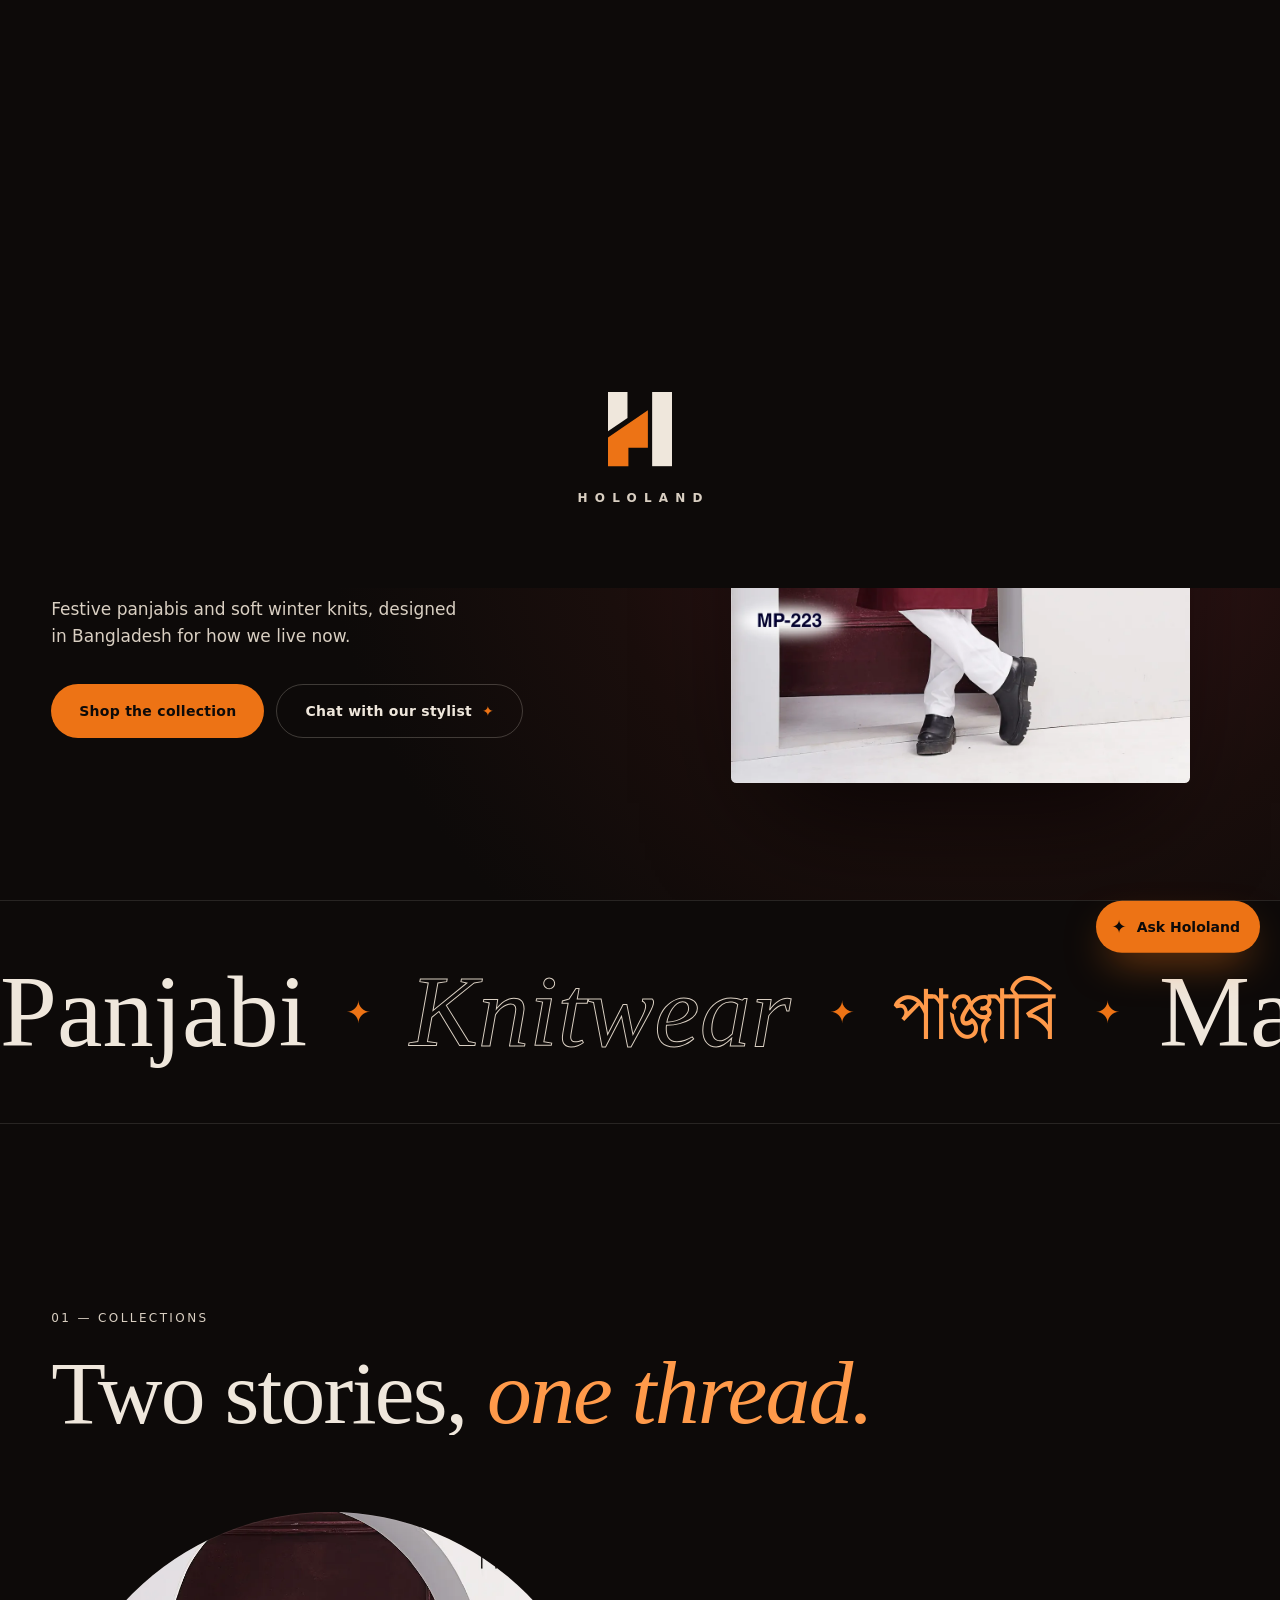
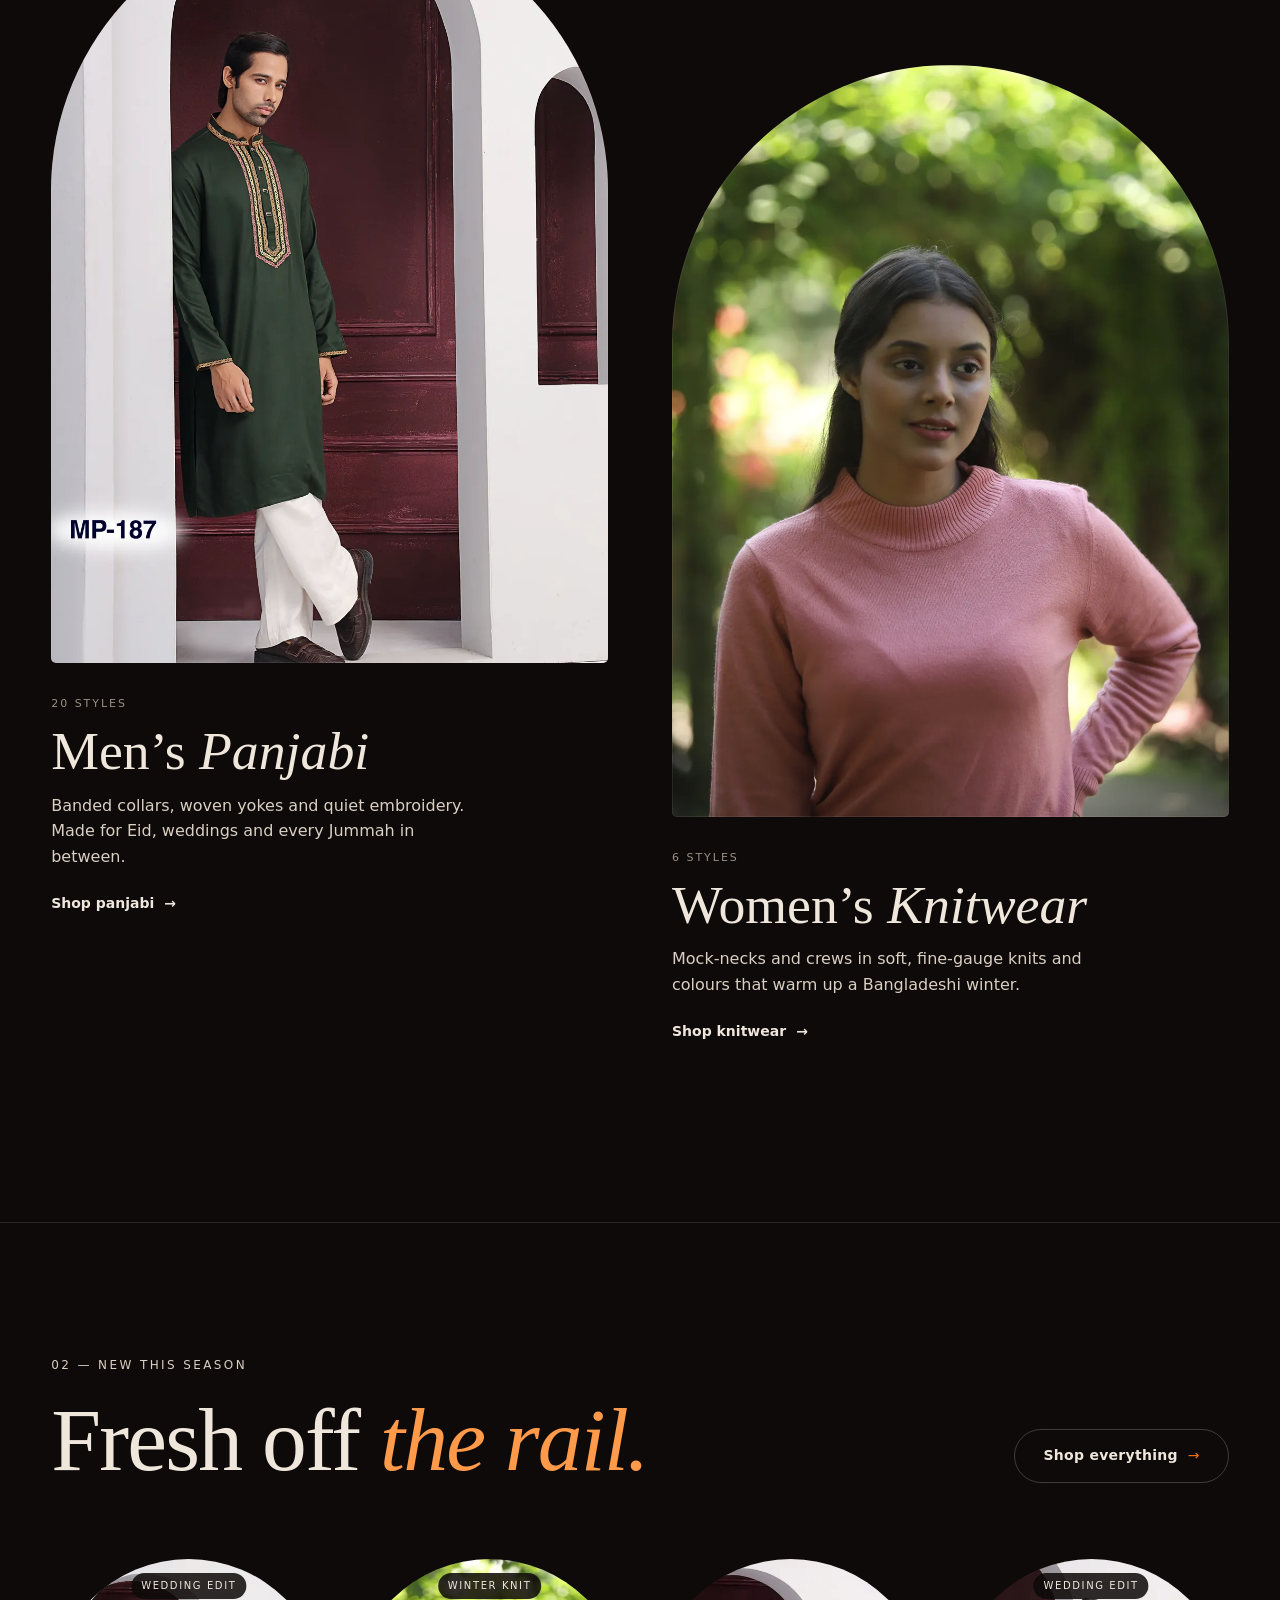
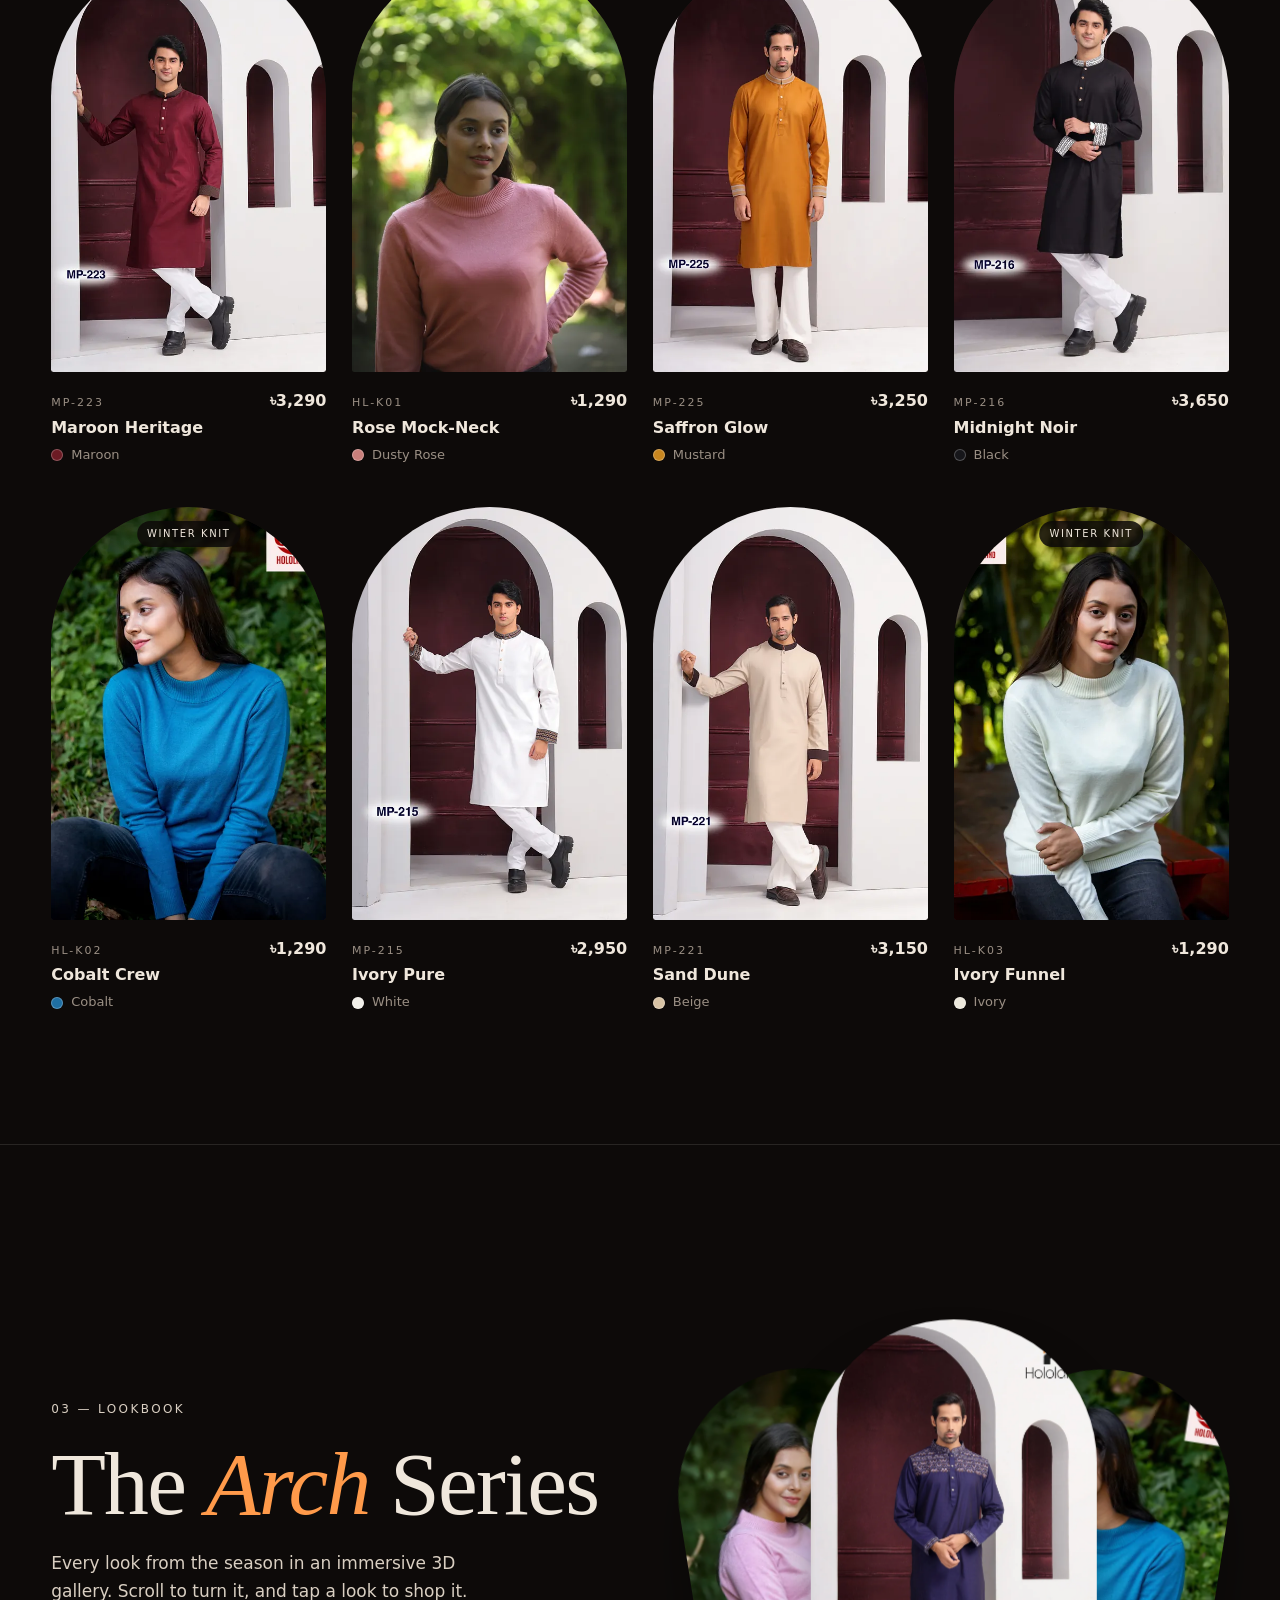
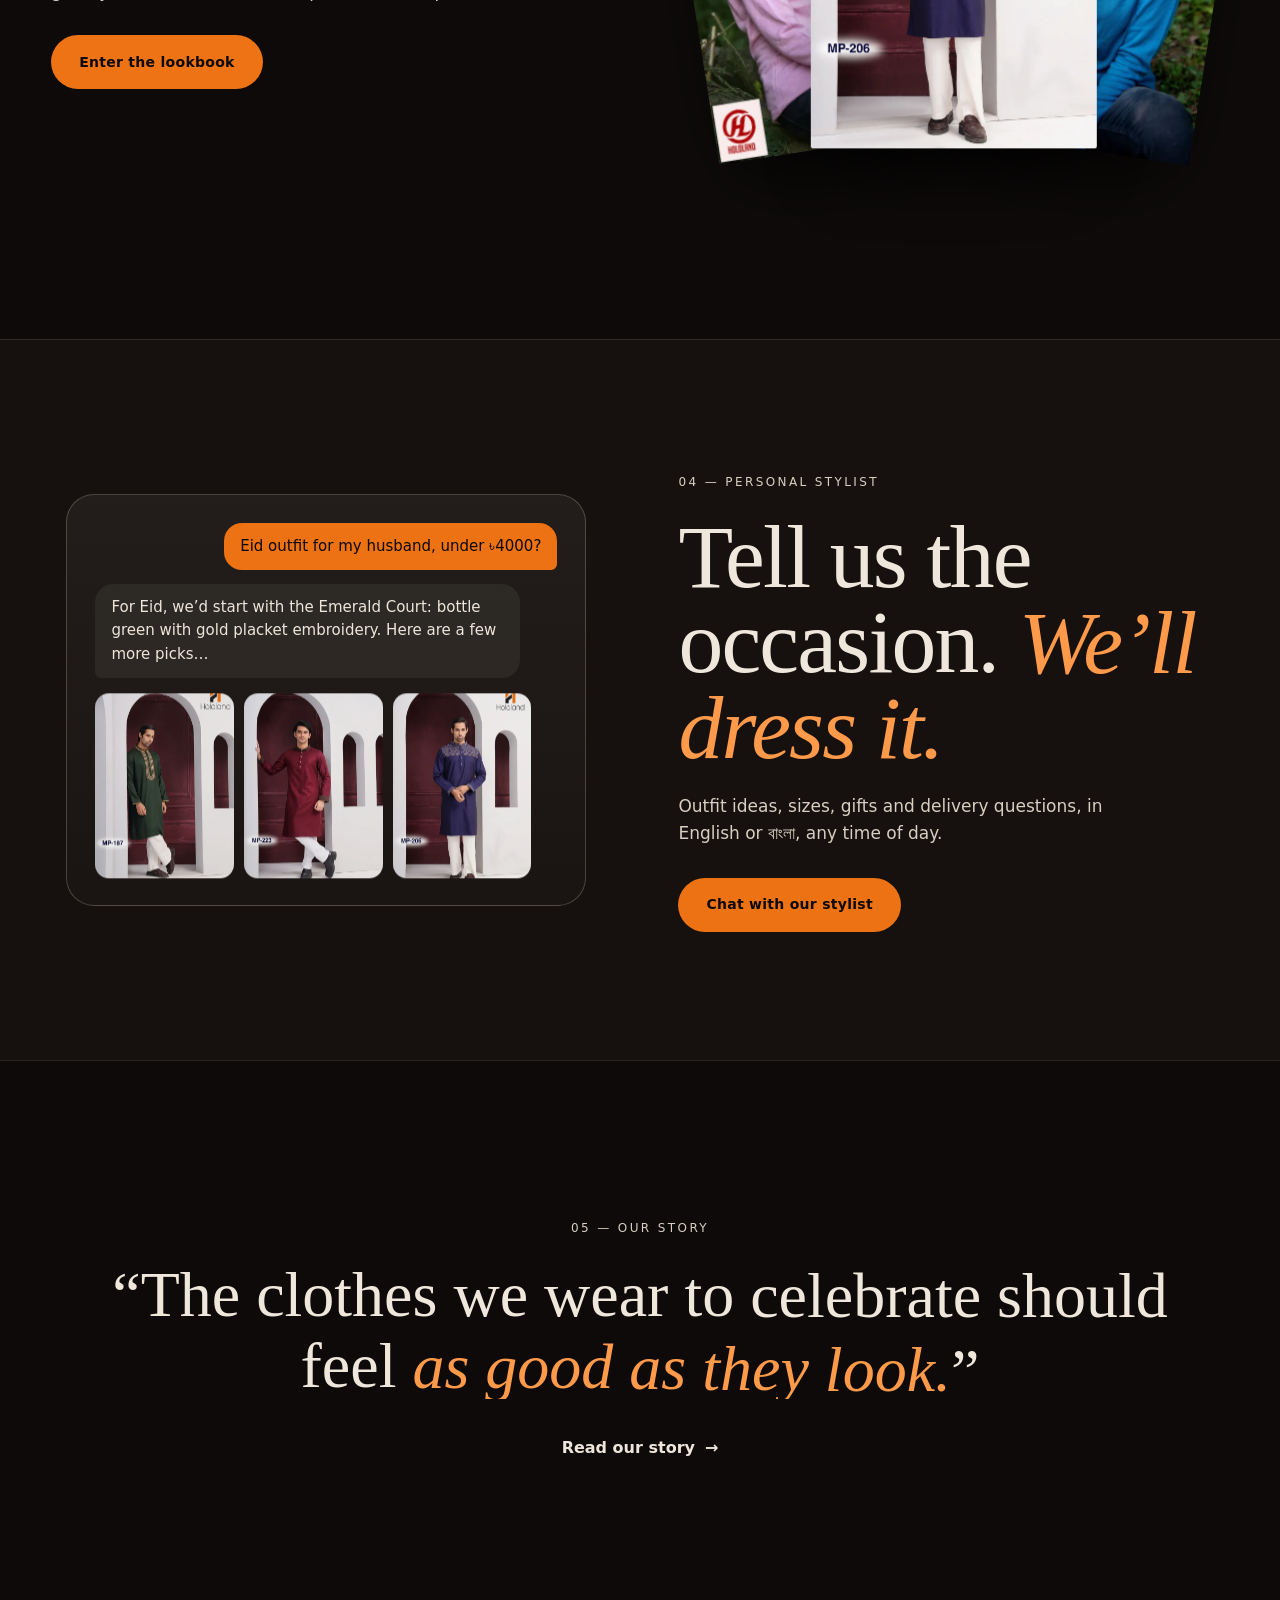
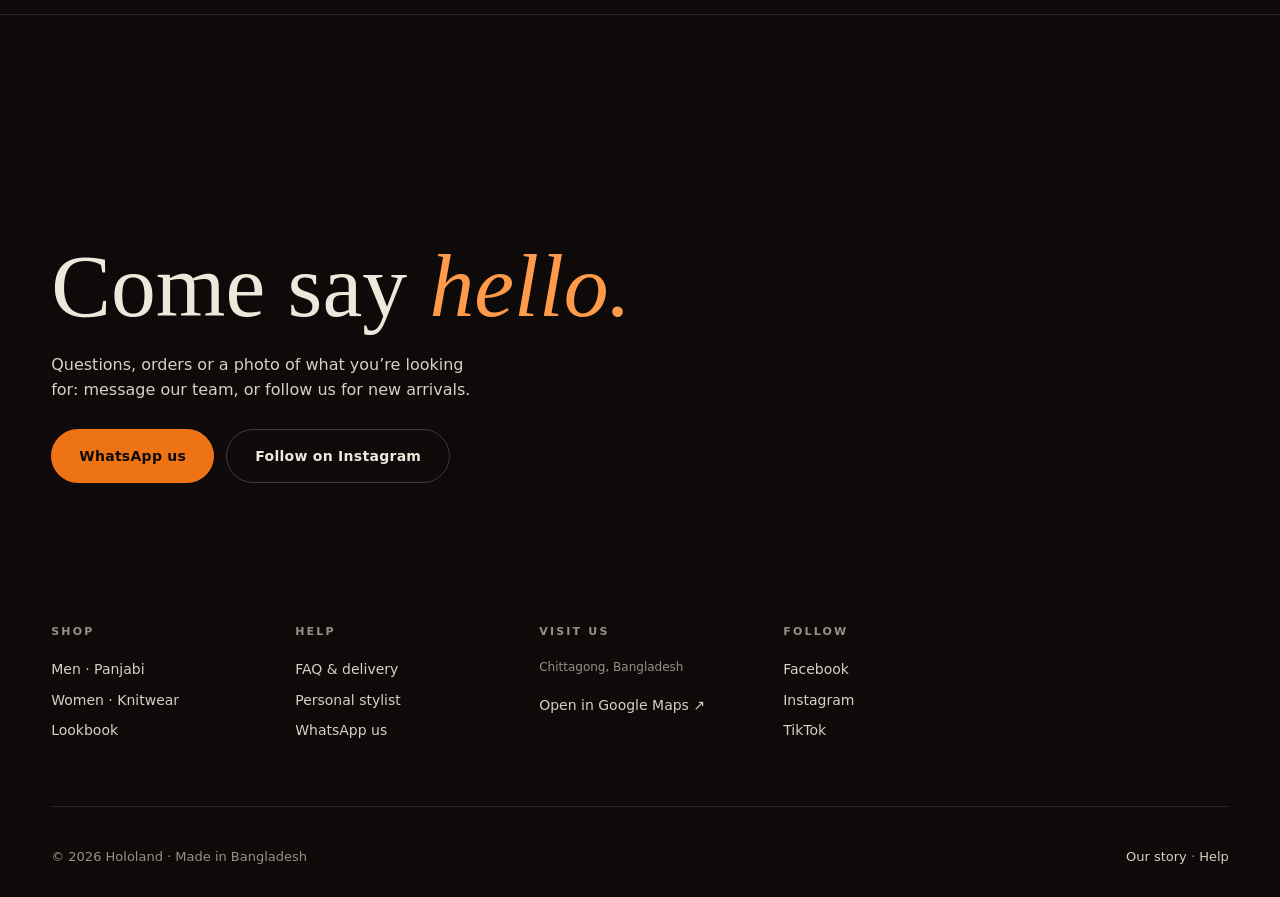
==== commit 59c4b3d7: "Faster site on phones; photo hero; ordering stays on the site - Replace the WebGL hero with a produc" ====
--- a/index.html
+++ b/index.html
@@ -42,8 +42,10 @@
 
   <main id="top">
     <section class="hero" id="hero">
-      <canvas class="hero__gl" data-hero-canvas></canvas>
-      <img class="hero__fallback" src="assets/img/mp-223-lg.webp" alt="" />
+      <div class="hero__slides" data-hero-slides>
+        <a class="hero__slide is-active" href="product.html?id=mp-223"><img src="assets/img/mp-223-lg.webp" alt="" fetchpriority="high" decoding="async" /></a>
+      </div>
+      <div class="hero__shade" aria-hidden="true"></div>
       <div class="hero__content">
         <p class="eyebrow" data-hero-reveal><span class="dot"></span> <span data-content="hero.eyebrow">Autumn / Winter ’26 — Chittagong</span></p>
         <h1 class="hero__title" data-hero-title>
--- a/assets/css/style.css
+++ b/assets/css/style.css
@@ -82,6 +82,15 @@
   background-image: url("data:image/svg+xml;utf8,<svg xmlns='http://www.w3.org/2000/svg' width='160' height='160'><filter id='n'><feTurbulence type='fractalNoise' baseFrequency='.9' numOctaves='3' stitchTiles='stitch'/></filter><rect width='100%' height='100%' filter='url(%23n)'/></svg>");
   animation: grain 1s steps(6) infinite;
 }
+/* Lite mode (phones, low-power devices): drop the costly always-on effects */
+.lite .grain, .lite .footer__gl { display: none; }
+.lite .stylist__glow { animation: none; filter: none; }
+.lite .nav.is-scrolled { background: rgba(13,10,9,.94); }
+.lite .nav, .lite .card__add, .lite .card__tag, .lite .shopbar, .lite .pdp-bar, .lite .lb-tile span, .lite .modal__scrim, .lite .drawer__scrim { backdrop-filter: none !important; -webkit-backdrop-filter: none !important; }
+.lite .card__add, .lite .card__tag, .lite .lb-tile span { background: rgba(13,10,9,.86); }
+.lite .shopbar, .lite .pdp-bar { background: rgba(22,17,15,.97); }
+.marquee__track.is-css { animation: marqueeLoop 38s linear infinite; }
+@keyframes marqueeLoop { to { transform: translate3d(-50%, 0, 0); } }
 @keyframes grain { 0%{transform:translate(0,0)} 20%{transform:translate(-4%,3%)} 40%{transform:translate(3%,-5%)} 60%{transform:translate(-6%,-2%)} 80%{transform:translate(5%,4%)} 100%{transform:translate(0,0)} }
 
 /* ============ Nav ============ */
@@ -149,9 +158,15 @@
 
 /* ============ Hero ============ */
 .hero { position: relative; height: 100vh; height: 100svh; min-height: 620px; overflow: hidden; }
-.hero__gl { position: absolute; inset: 0; width: 100%; height: 100%; display: block; }
-.hero__fallback { display: none; }
-.no-webgl .hero__fallback { display: block; position: absolute; right: 8vw; top: 14vh; height: 72vh; aspect-ratio: 2 / 3; object-fit: cover; border-radius: 999px 999px 20px 20px; }
+.hero { background: radial-gradient(70% 90% at 78% 55%, #3a1518 0%, #1a0e0c 45%, var(--ink) 75%); }
+/* Product photo slideshow: an arch on the right on big screens, full-bleed on phones */
+.hero__slides { position: absolute; z-index: 1; right: max(var(--gutter), 7vw); top: calc(var(--nav-h) + 2vh); bottom: max(13vh, 112px); aspect-ratio: 2 / 3; max-width: 46vw; border-radius: 999px 999px 24px 24px; overflow: hidden; background: var(--ink-3); touch-action: pan-y; box-shadow: 0 60px 120px -40px rgba(0,0,0,.8); }
+.hero__slides::after { content: ''; position: absolute; inset: 0; border-radius: inherit; box-shadow: inset 0 0 0 1px rgba(239,231,220,.1); pointer-events: none; }
+.hero__slide { position: absolute; inset: 0; opacity: 0; transition: opacity 1.1s var(--ease), visibility 1.1s; visibility: hidden; }
+.hero__slide.is-active { opacity: 1; visibility: visible; }
+.hero__slide img { width: 100%; height: 100%; object-fit: cover; object-position: center 18%; transform: scale(1.08); transition: transform 7s linear; }
+.hero__slide.is-active img { transform: scale(1); }
+.hero__shade { display: none; }
 .hero__content { position: absolute; left: var(--gutter); bottom: clamp(110px, 18vh, 200px); max-width: min(680px, 52vw); z-index: 2; }
 .hero__title { font-family: var(--serif); font-weight: 400; font-size: clamp(56px, min(10.5vw, 19vh), 188px); line-height: .86; letter-spacing: -0.035em; margin: 0 0 28px; }
 .hero__title .line { display: block; }
@@ -167,6 +182,9 @@
 .hero__scroll i::after { content: ''; position: absolute; inset: 0; background: var(--orange); animation: scrollLine 2.2s var(--ease) infinite; }
 @keyframes scrollLine { 0% { transform: translateX(-100%); } 60%, 100% { transform: translateX(100%); } }
 @media (max-width: 760px) {
+  .hero__slides { inset: 0; max-width: none; aspect-ratio: auto; border-radius: 0; box-shadow: none; }
+  .hero__slides::after { display: none; }
+  .hero__shade { display: block; position: absolute; inset: 0; z-index: 1; pointer-events: none; background: linear-gradient(to top, var(--ink) 4%, rgba(13,10,9,.82) 30%, rgba(13,10,9,.25) 58%, rgba(13,10,9,.45) 100%); }
   .hero__content { max-width: none; right: var(--gutter); bottom: 110px; }
   .hero__content .eyebrow { display: none; }
   .hero__title { font-size: clamp(52px, 15.5vw, 96px); margin-bottom: 18px; }
@@ -335,7 +353,7 @@
 .modal.is-open { visibility: visible; }
 .modal__scrim, .drawer__scrim { position: absolute; inset: 0; background: rgba(5,4,3,.7); backdrop-filter: blur(6px); -webkit-backdrop-filter: blur(6px); opacity: 0; transition: opacity .5s var(--ease); }
 .is-open .modal__scrim, .is-open .drawer__scrim { opacity: 1; }
-.modal__panel { position: relative; width: min(1040px, 100%); max-height: calc(100svh - 2 * var(--gutter)); overflow: auto; display: grid; grid-template-columns: 1fr 1fr; gap: clamp(20px, 4vw, 56px); padding: clamp(18px, 3vw, 40px); background: var(--ink-2); border: 1px solid var(--line-2); border-radius: 28px; opacity: 0; transform: translateY(40px) scale(.97); transition: opacity .5s var(--ease), transform .6s var(--ease); }
+.modal__panel { position: relative; width: min(1040px, 100%); max-height: calc(100svh - 2 * var(--gutter)); overflow: auto; display: grid; grid-template-columns: 1fr 1fr; gap: clamp(20px, 4vw, 56px); padding: clamp(18px, 3vw, 40px); background: var(--ink-2); border: 1px solid var(--line-2); border-radius: 28px; overscroll-behavior: contain; -webkit-overflow-scrolling: touch; opacity: 0; transform: translateY(40px) scale(.97); transition: opacity .5s var(--ease), transform .6s var(--ease); }
 .modal.is-open .modal__panel { opacity: 1; transform: none; }
 .modal__close { position: absolute; top: 16px; right: 16px; z-index: 2; background: var(--ink-2); }
 .qv__main { aspect-ratio: 2 / 3; background: var(--ink-3); }
@@ -380,6 +398,45 @@
 .line-item__remove { display: block; margin-top: 6px; font-size: 11px; color: var(--muted); text-decoration: underline; }
 .drawer__foot { padding: 20px 24px 24px; border-top: 1px solid var(--line); }
 .drawer__total { display: flex; justify-content: space-between; margin-bottom: 16px; font-size: 16px; }
+.drawer__head h3 { flex: 1; }
+.drawer__back { margin-right: 10px; }
+.drawer__back[hidden], .drawer__view[hidden], .drawer__alt[hidden] { display: none; }
+.drawer__view { flex: 1; min-height: 0; display: flex; flex-direction: column; }
+.drawer__alt { display: block; margin: 12px auto 0; font-size: 13px; color: var(--cream-2); }
+
+/* Checkout form */
+.checkout__body { flex: 1; overflow-y: auto; overscroll-behavior: contain; padding: 18px 24px; display: flex; flex-direction: column; gap: 14px; }
+.cf { display: flex; flex-direction: column; gap: 6px; font-size: 12px; font-weight: 600; letter-spacing: .04em; color: var(--cream-2); border: 0; padding: 0; margin: 0; min-width: 0; }
+.cf legend { padding: 0; margin-bottom: 6px; }
+.cf small { font-weight: 400; color: var(--muted); }
+.cf input, .cf textarea { background: var(--ink); border: 1px solid var(--line-2); border-radius: 12px; padding: 12px 14px; color: var(--cream); font: 16px/1.4 var(--sans); outline: none; width: 100%; resize: vertical; }
+.cf input:focus, .cf textarea:focus { border-color: var(--orange); }
+.cf--hp { position: absolute; left: -9999px; width: 1px; height: 1px; overflow: hidden; }
+.choice { display: grid; grid-template-columns: 1fr 1fr; gap: 8px; }
+.choice label { position: relative; cursor: pointer; }
+.choice input { position: absolute; opacity: 0; inset: 0; margin: 0; cursor: pointer; }
+.choice span { display: flex; flex-direction: column; gap: 3px; height: 100%; padding: 12px 14px; border: 1px solid var(--line-2); border-radius: 14px; font-size: 14px; font-weight: 600; letter-spacing: 0; color: var(--cream); transition: border-color .25s, background .25s; }
+.choice small { font-size: 12px; }
+.choice input:checked + span { border-color: var(--orange); background: rgba(237,115,21,.1); }
+.choice input:focus-visible + span { outline: 2px solid var(--orange-2); outline-offset: 2px; }
+.checkout .check { display: flex; gap: 10px; align-items: center; font-size: 13px; color: var(--cream-2); cursor: pointer; }
+.checkout .check input { width: 18px; height: 18px; accent-color: var(--orange); }
+.checkout__privacy { margin: -4px 0 0; font-size: 12px; color: var(--muted); }
+.checkout__sum { display: grid; grid-template-columns: 1fr auto; gap: 6px 12px; margin-bottom: 14px; font-size: 14px; color: var(--cream-2); }
+.checkout__sum strong { font-size: 17px; color: var(--cream); margin-top: 4px; }
+.checkout__err { margin: 0 0 12px; padding: 10px 12px; border-radius: 12px; background: rgba(255,122,107,.1); border: 1px solid rgba(255,122,107,.4); color: #ffb3a8; font-size: 13px; }
+.checkout__err[hidden] { display: none; }
+.checkout__err .link-btn { color: var(--cream); }
+
+/* Order placed */
+.done__body { flex: 1; overflow-y: auto; padding: 32px 24px; text-align: center; }
+.done__tick { width: 64px; height: 64px; margin: 0 auto 18px; display: grid; place-items: center; border-radius: 50%; background: var(--orange); color: var(--ink); font-size: 30px; font-weight: 700; animation: donePop .6s var(--ease); }
+@keyframes donePop { from { transform: scale(.4); opacity: 0; } }
+.done__body h4 { font-family: var(--serif); font-weight: 400; font-size: 36px; margin: 0 0 12px; }
+.done__body p { margin: 0 0 6px; color: var(--cream-2); font-size: 14px; }
+.done__id { font: 700 24px/1.2 var(--sans) !important; letter-spacing: .06em; color: var(--orange-2) !important; margin-bottom: 14px !important; user-select: all; }
+.done__items { display: grid; grid-template-columns: 1fr auto; gap: 6px 12px; margin-top: 20px; padding-top: 16px; border-top: 1px solid var(--line); text-align: left; font-size: 13px; color: var(--cream-2); }
+@media (max-width: 380px) { .choice { grid-template-columns: 1fr; } }
 
 /* ============ Toast ============ */
 .toast { position: fixed; left: 50%; bottom: 28px; z-index: 95; transform: translate(-50%, 140%); background: var(--cream); color: var(--ink); padding: 12px 20px; border-radius: 99px; font-size: 14px; font-weight: 600; transition: transform .6s var(--ease), visibility .6s; visibility: hidden; pointer-events: none; white-space: nowrap; }
--- a/assets/css/pages.css
+++ b/assets/css/pages.css
@@ -256,3 +256,4 @@
 /* Footer call to action (replaces the old newsletter box) */
 .footer__lede { color: var(--cream-2); max-width: 440px; margin: -12px 0 26px; font-size: 16px; }
 .footer__cta { display: flex; flex-wrap: wrap; gap: 12px; }
+.lite .lb-hero { min-height: 0; }
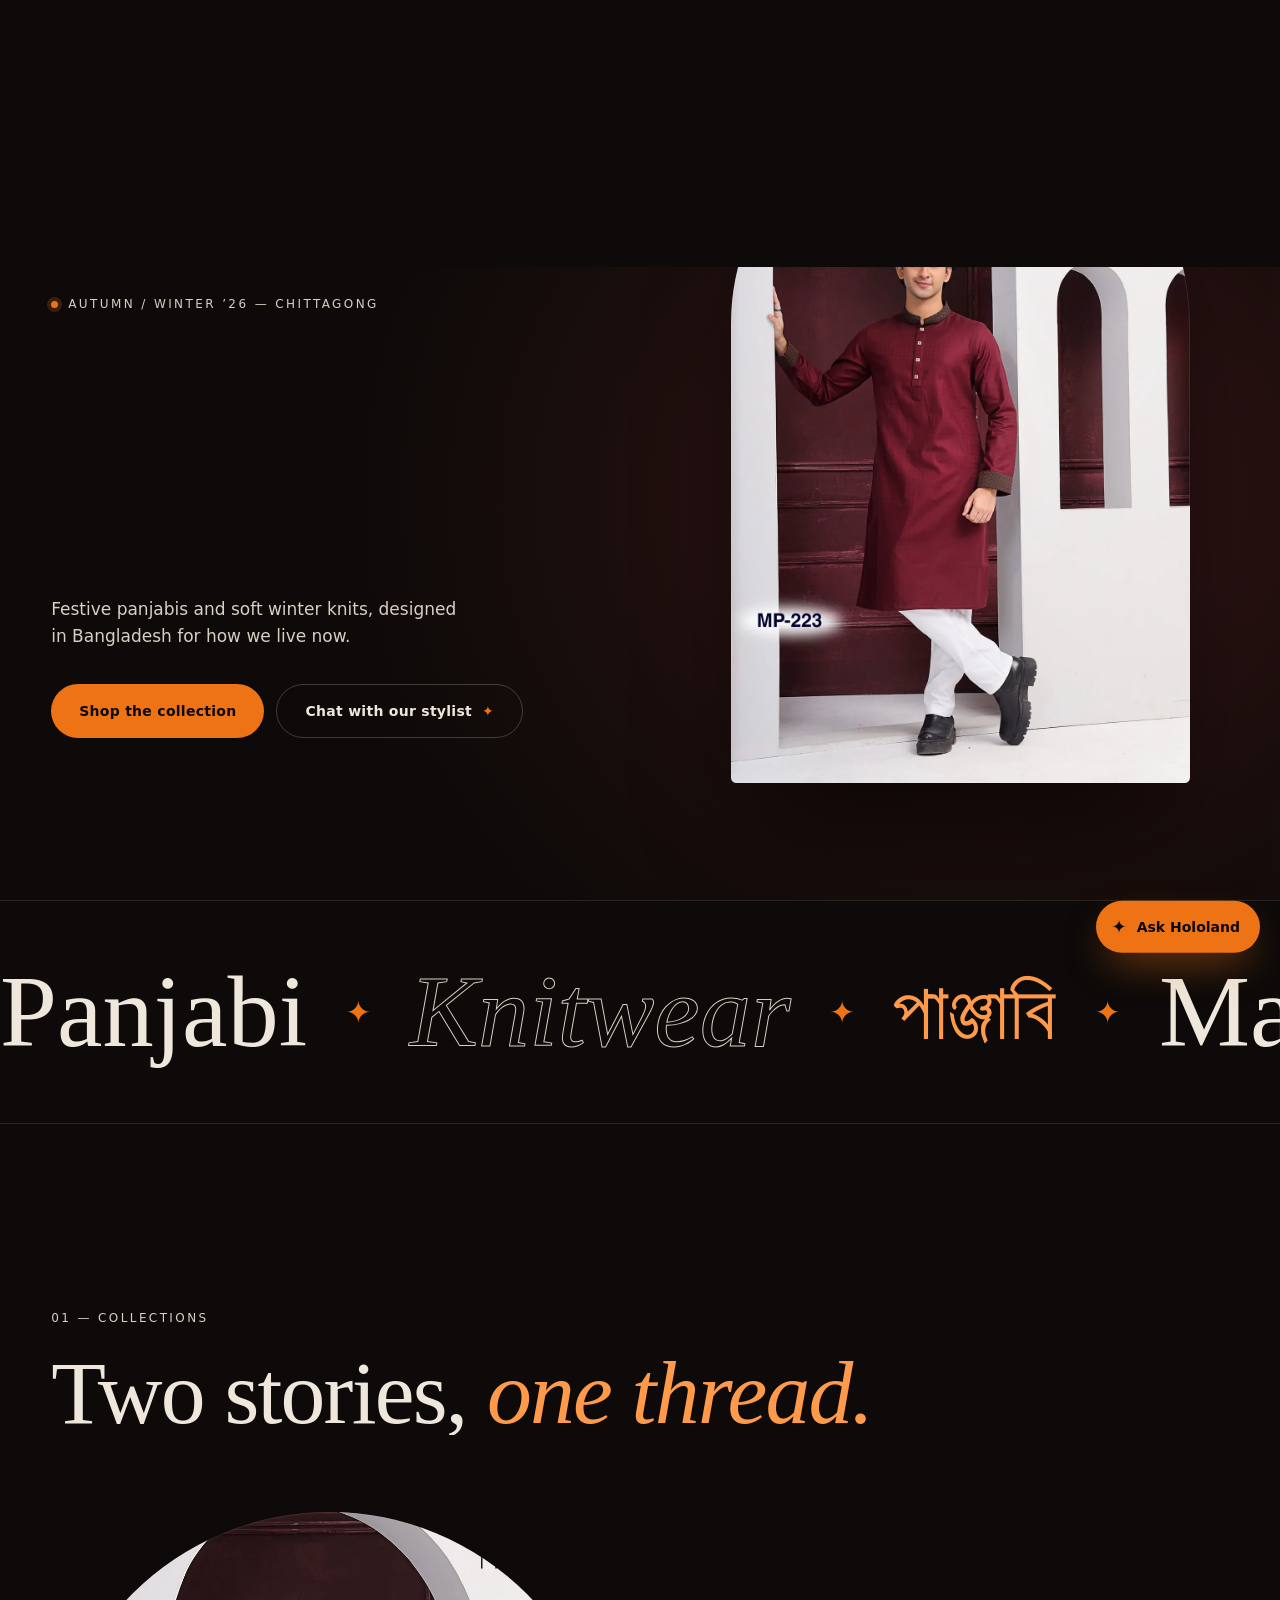
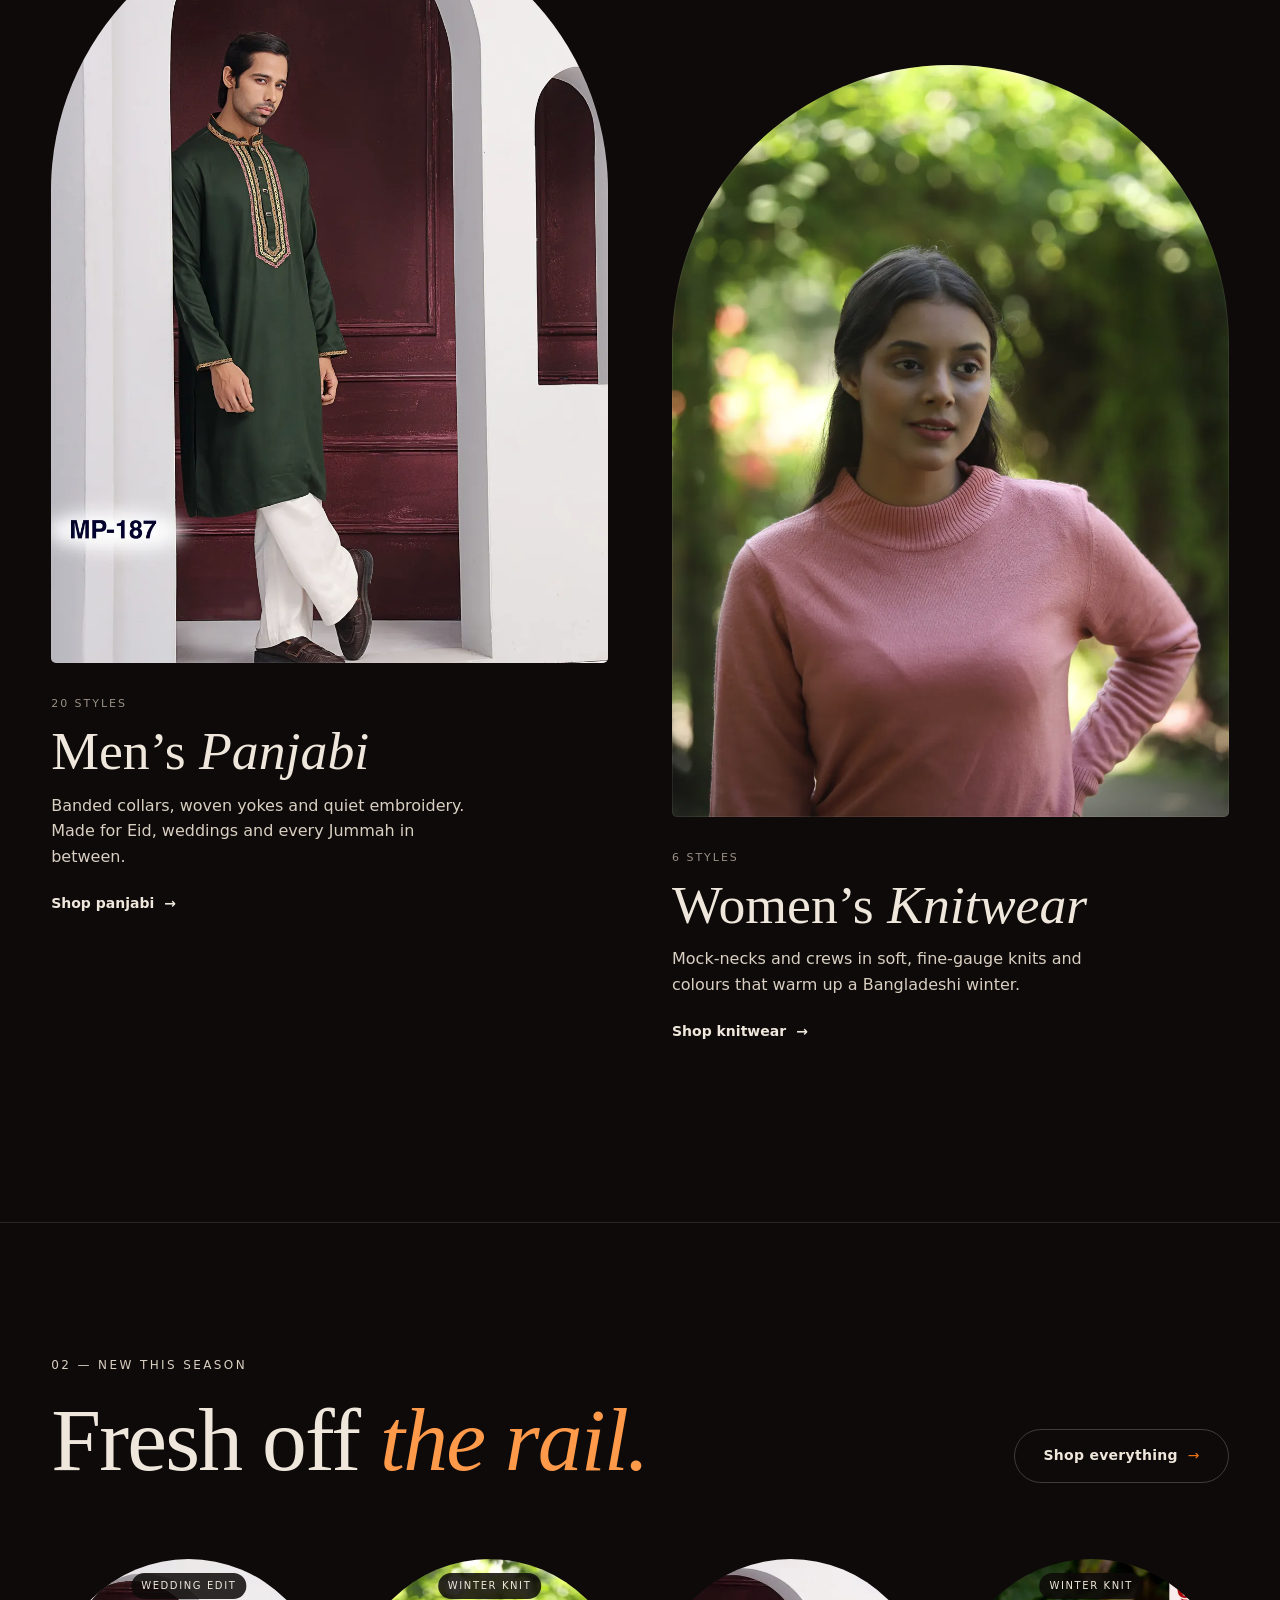
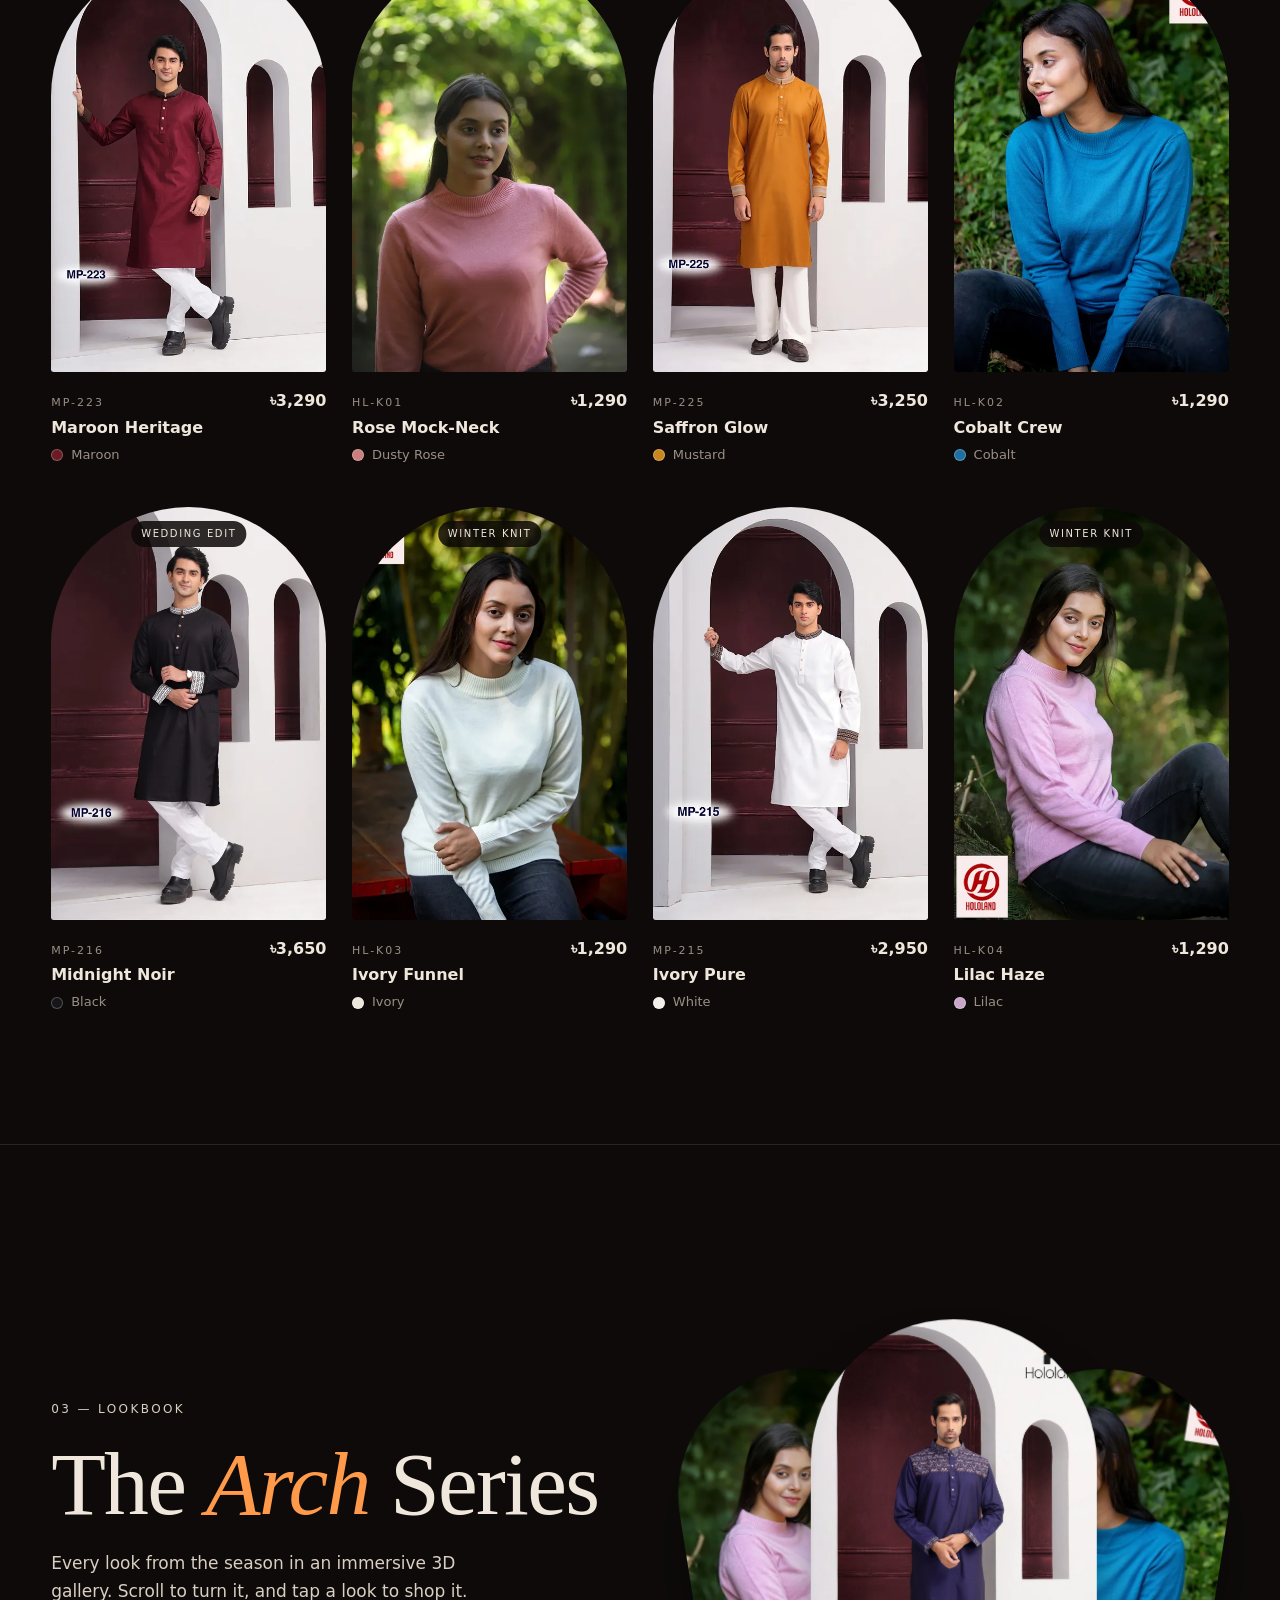
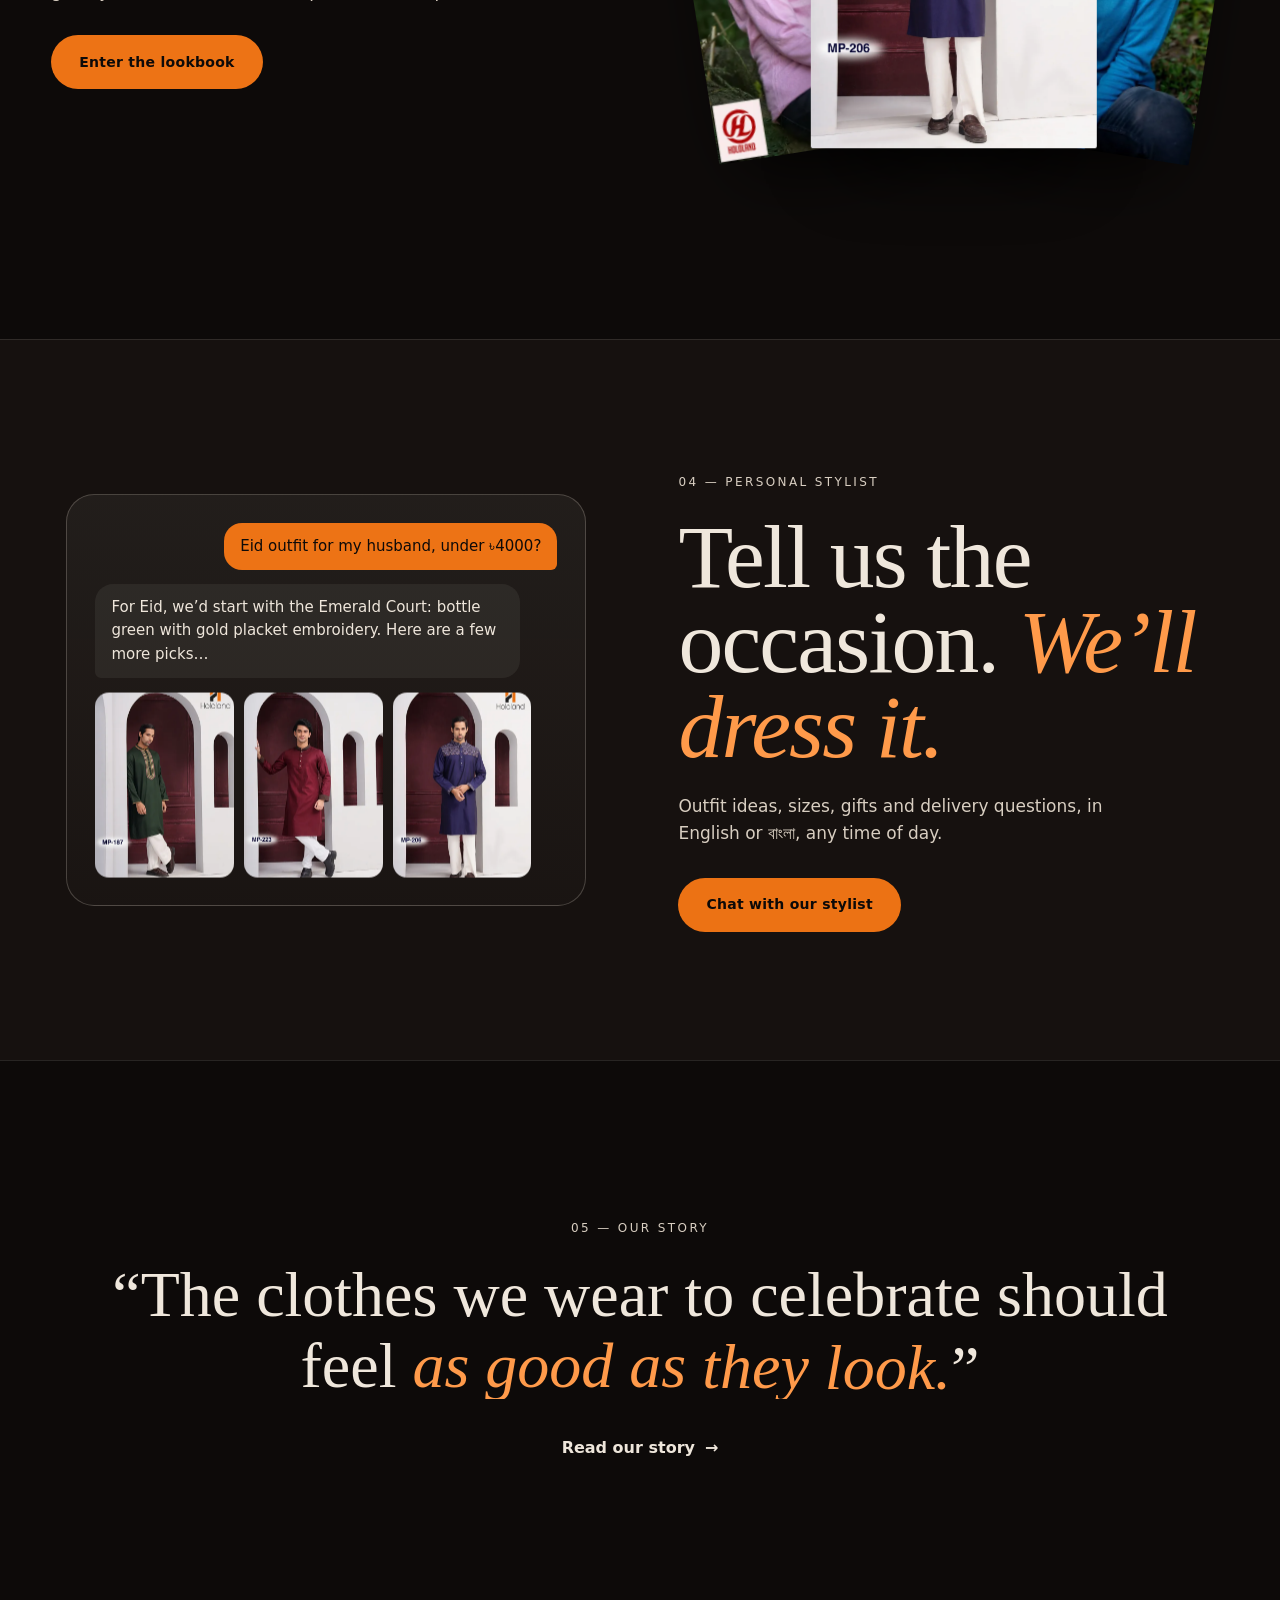
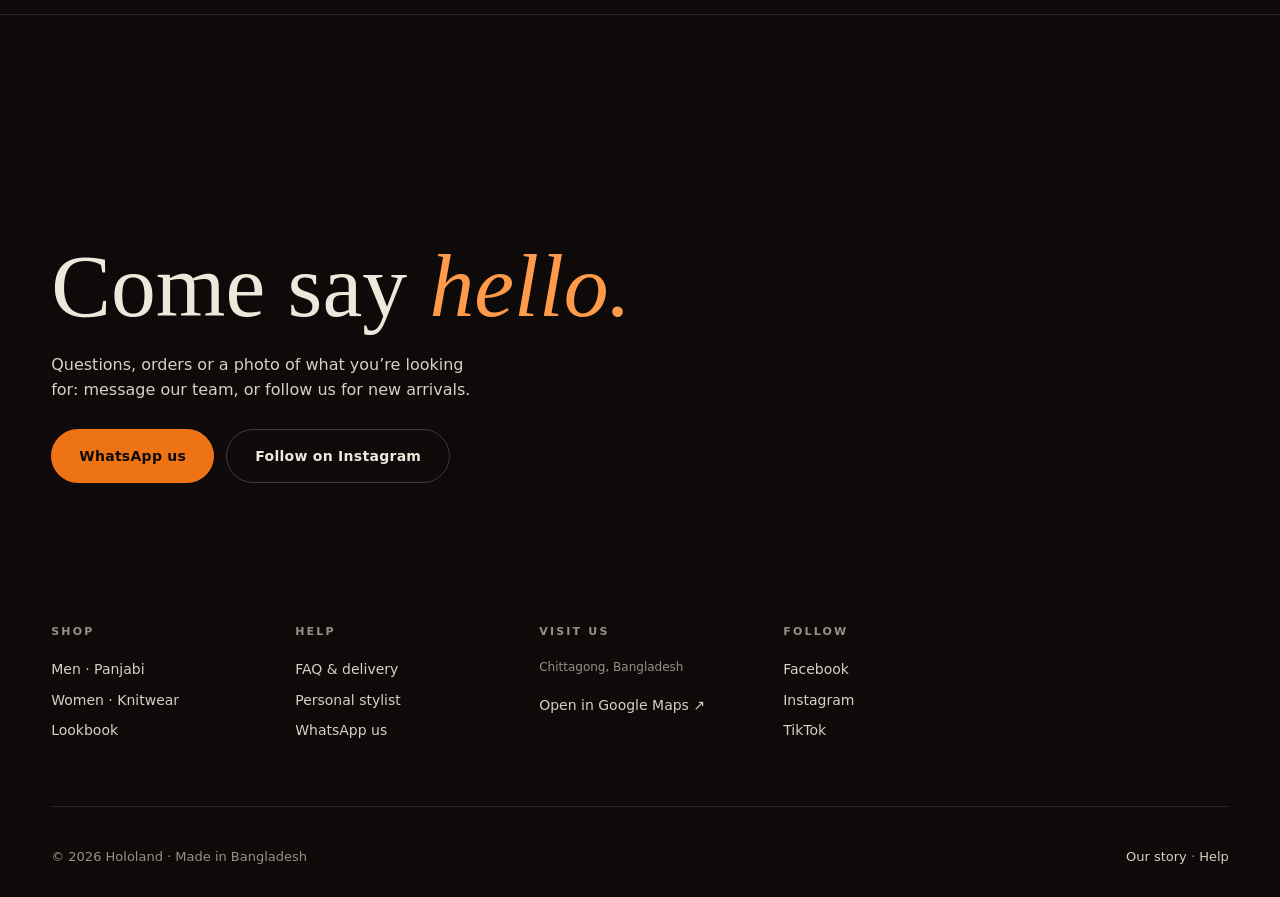
==== commit c1807525: "Let the admin add and edit product categories Categories are now a list in content.json (settings.ca" ====
--- a/index.html
+++ b/index.html
@@ -78,28 +78,9 @@
     <section class="collections" id="collections">
       <div class="section-head">
         <p class="eyebrow" data-reveal>01 — Collections</p>
-        <h2 class="h2" data-split>Two stories, <em>one thread.</em></h2>
+        <h2 class="h2" data-split data-collections-title>Two stories, <em>one thread.</em></h2>
       </div>
-      <div class="collections__grid">
-        <a href="shop.html?cat=men" class="coll-card" data-cursor="Explore">
-          <div class="coll-card__media arch"><img src="assets/img/mp-187-lg.webp" alt="Man wearing a bottle-green embroidered panjabi" loading="lazy" data-parallax /></div>
-          <div class="coll-card__body">
-            <span class="mono"><span data-count-cat="men">20</span> styles</span>
-            <h3>Men’s <em>Panjabi</em></h3>
-            <p data-content="collections.men">Banded collars, woven yokes and quiet embroidery. Made for Eid, weddings and every Jummah in between.</p>
-            <span class="link-arrow">Shop panjabi <i>→</i></span>
-          </div>
-        </a>
-        <a href="shop.html?cat=women" class="coll-card coll-card--offset" data-cursor="Explore">
-          <div class="coll-card__media arch"><img src="assets/img/wk-rose-1-lg.webp" alt="Woman wearing a dusty rose mock-neck sweater" loading="lazy" data-parallax /></div>
-          <div class="coll-card__body">
-            <span class="mono"><span data-count-cat="women">6</span> styles</span>
-            <h3>Women’s <em>Knitwear</em></h3>
-            <p data-content="collections.women">Mock-necks and crews in soft, fine-gauge knits and colours that warm up a Bangladeshi winter.</p>
-            <span class="link-arrow">Shop knitwear <i>→</i></span>
-          </div>
-        </a>
-      </div>
+      <div class="collections__grid" data-collections></div>
     </section>
 
     <section class="featured">
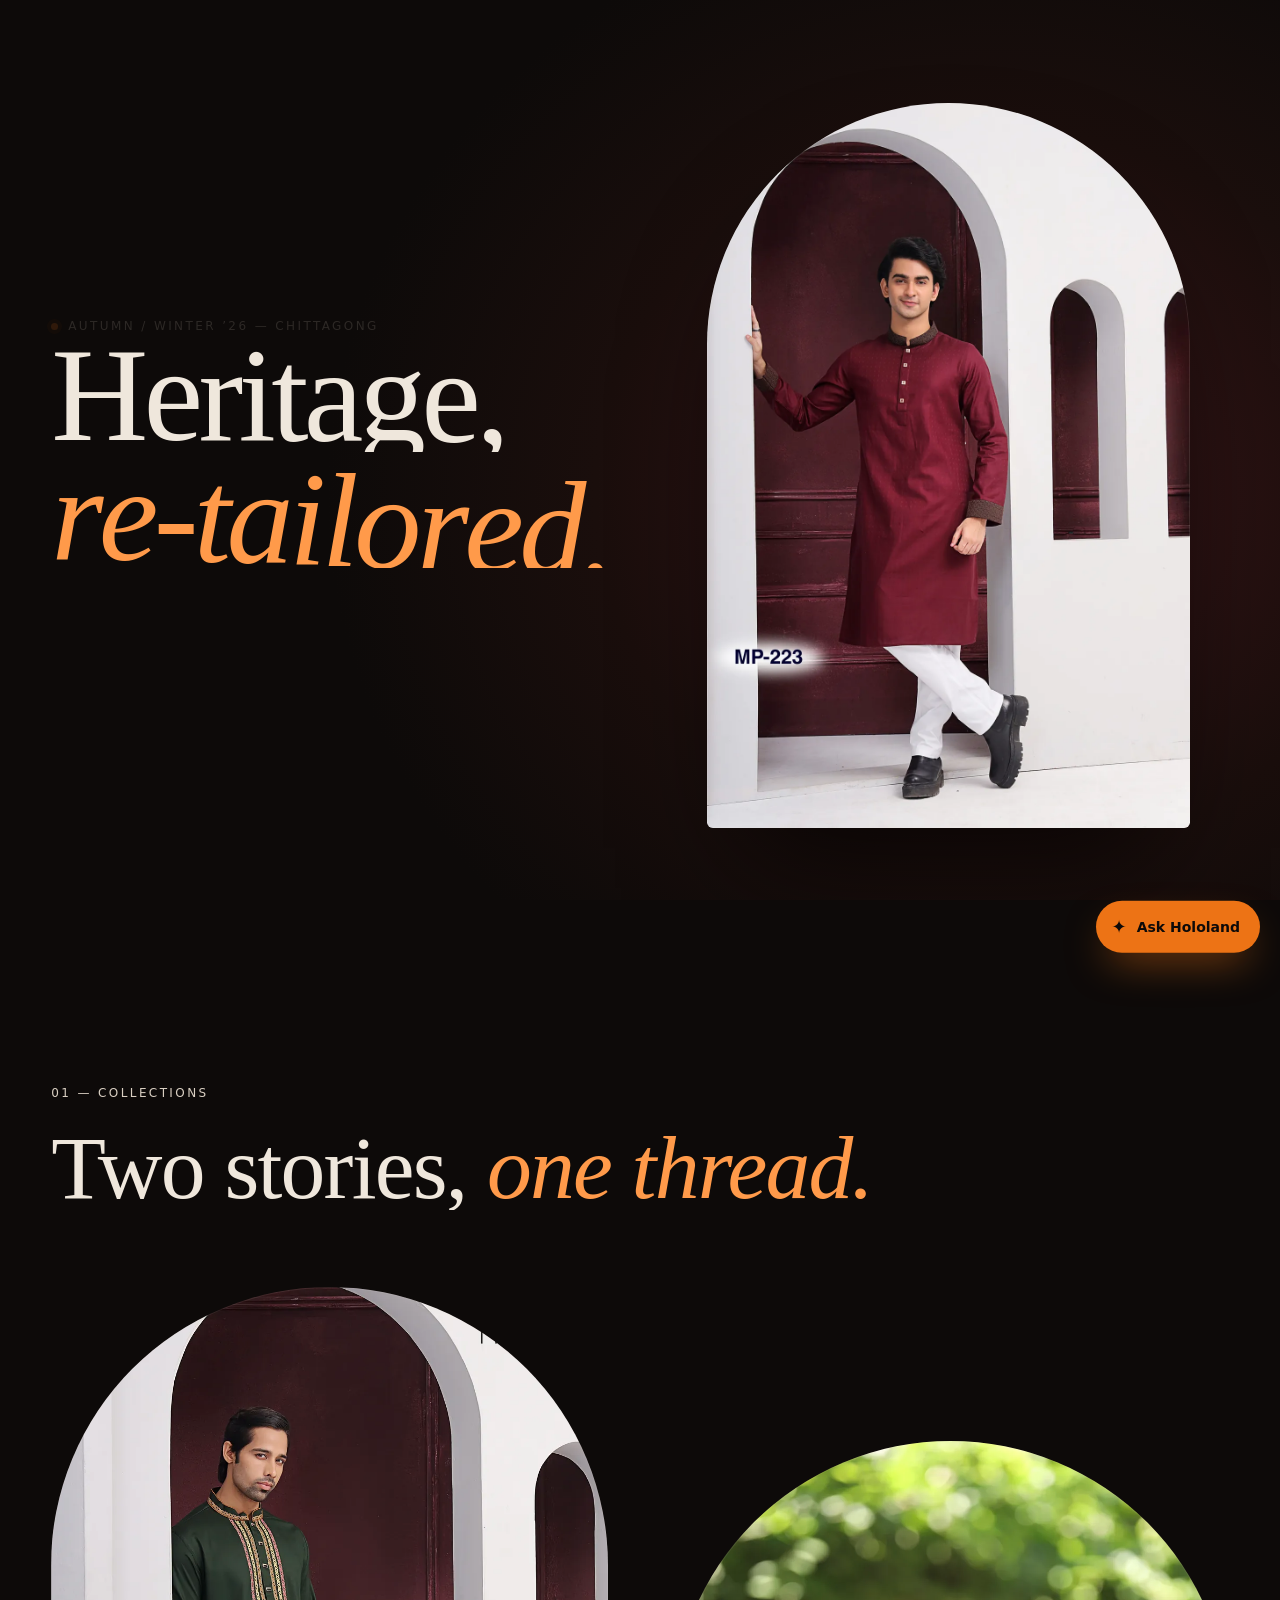
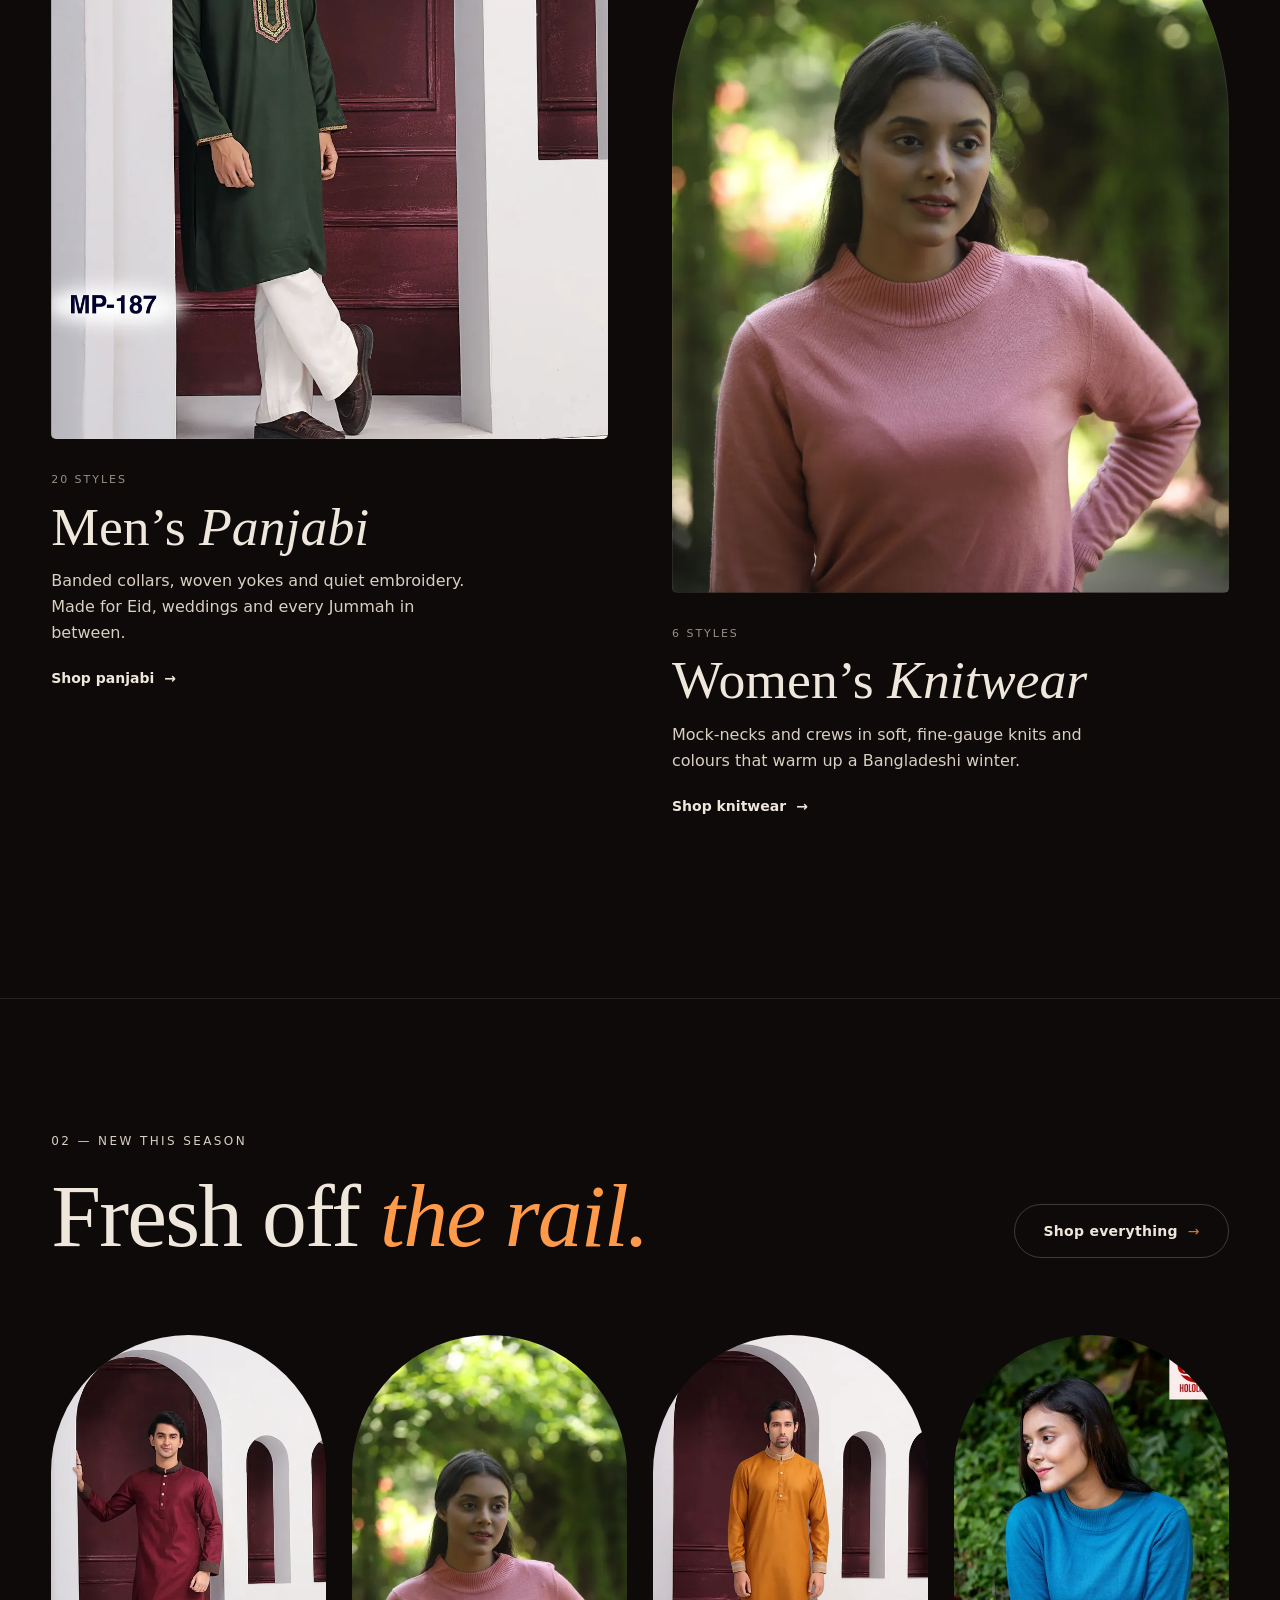
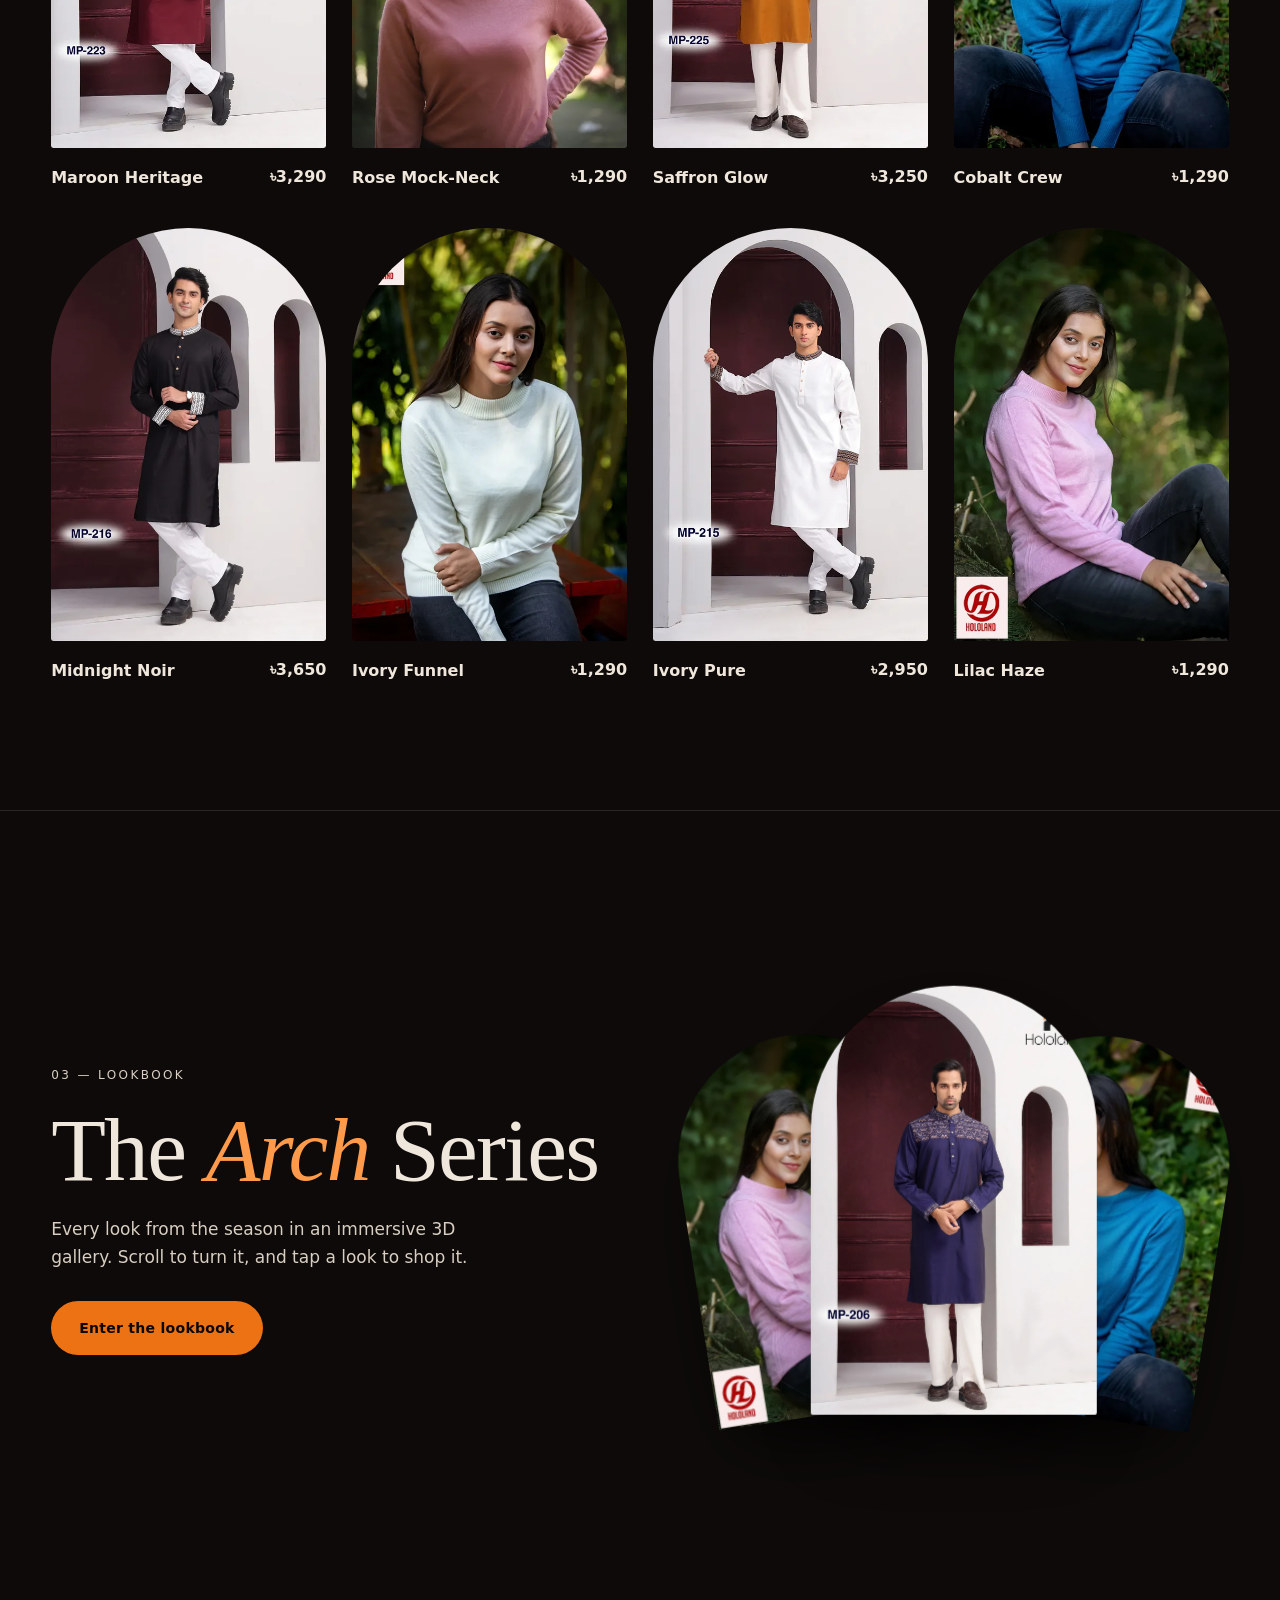
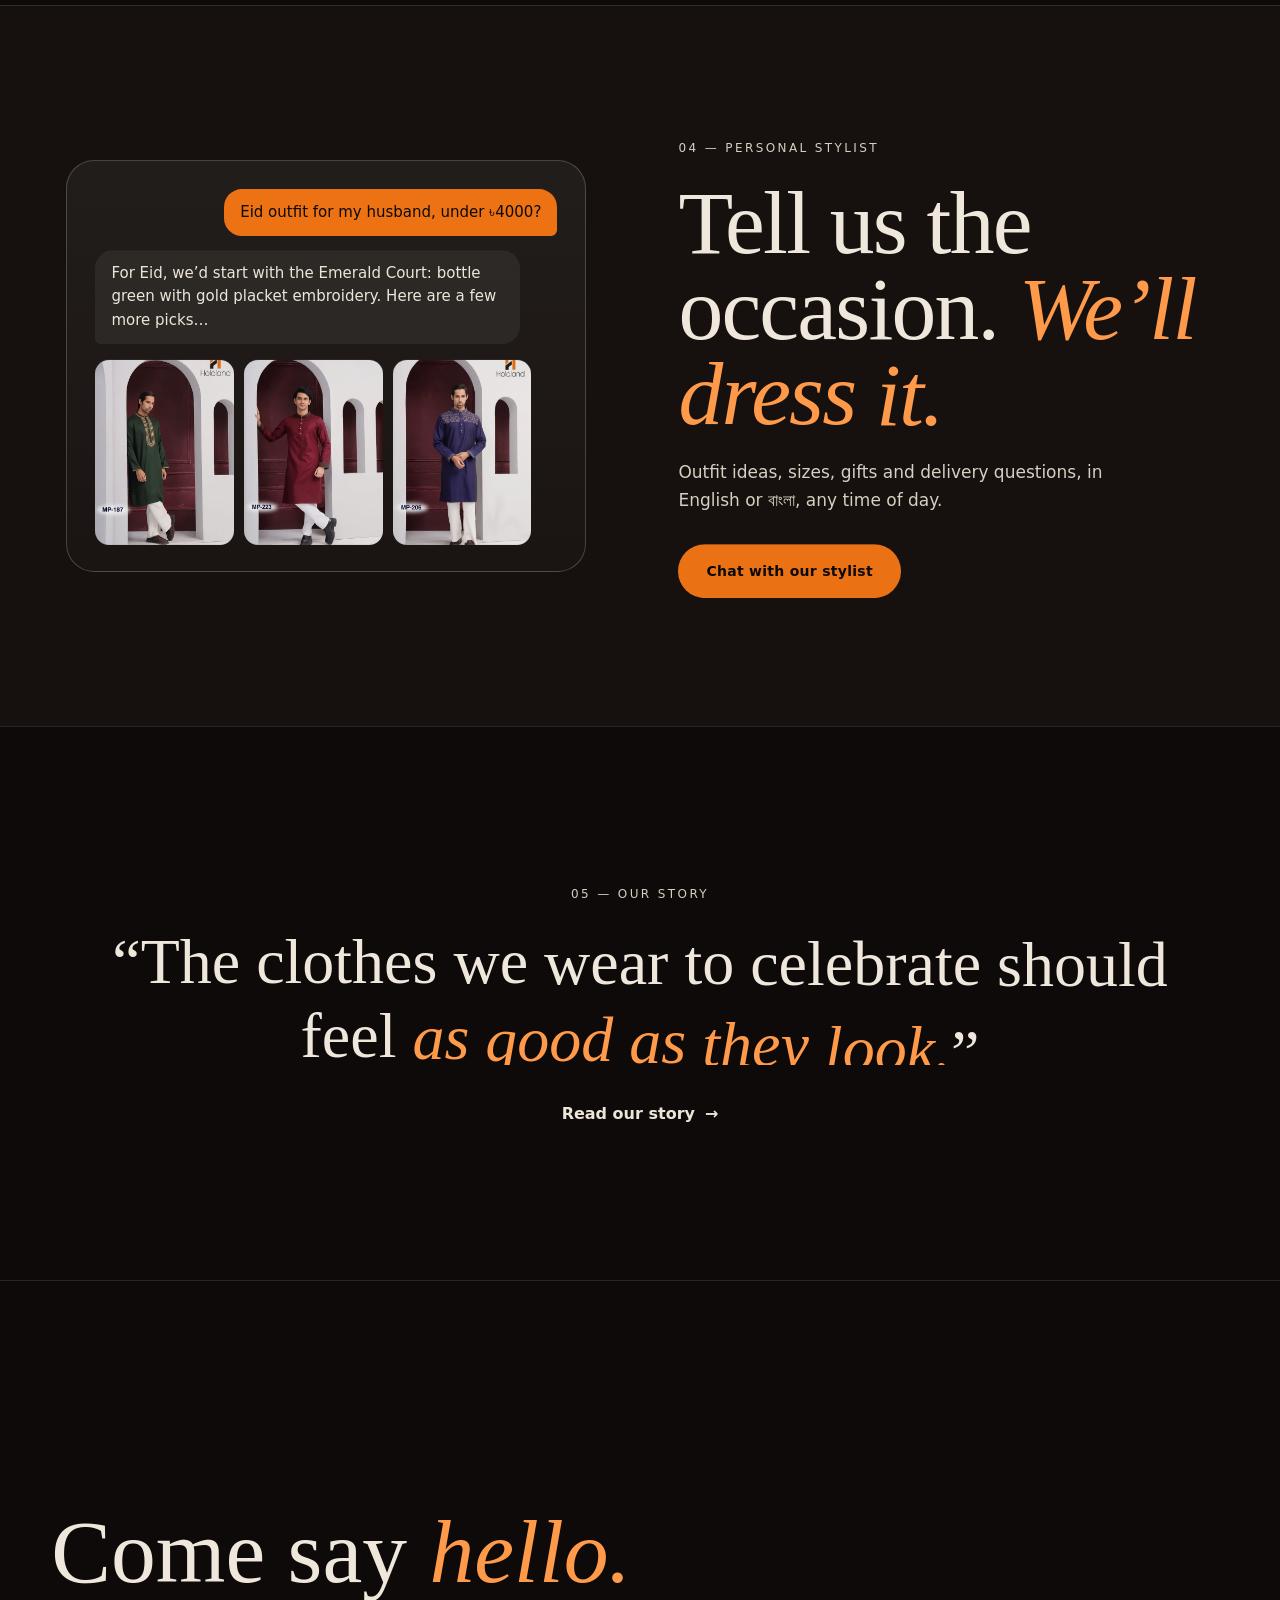
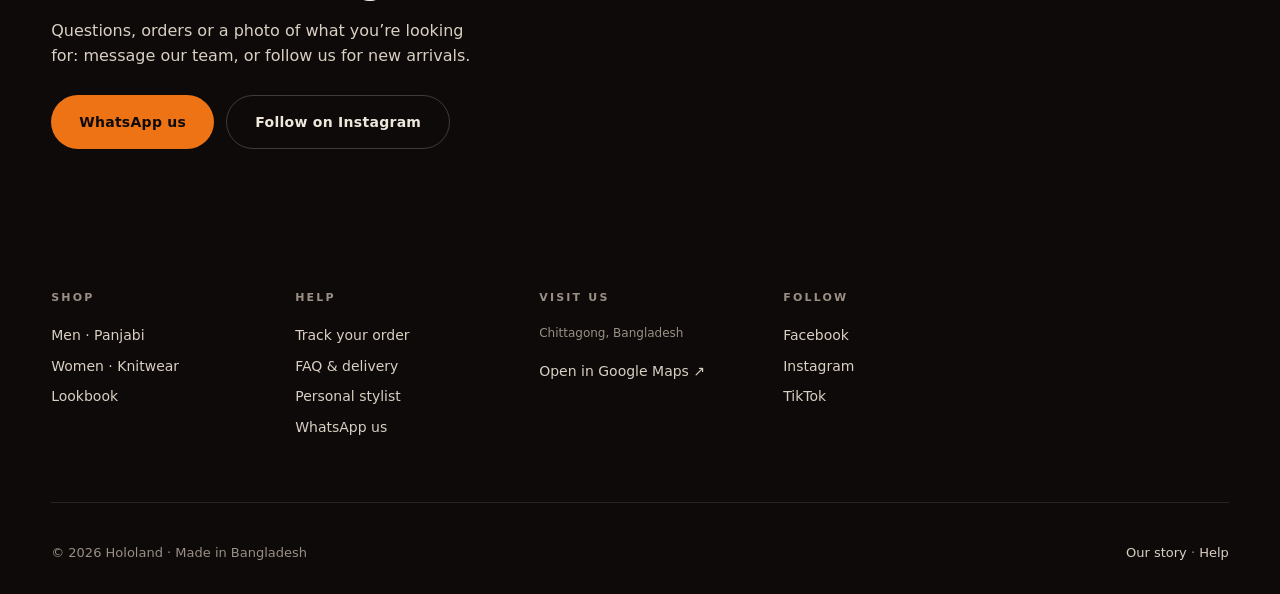
==== commit c64b4ae8: "Owner feedback: simpler product cards, tap photo for sizes, faster site - Product cards show just th" ====
--- a/index.html
+++ b/index.html
@@ -58,21 +58,7 @@
           <a href="stylist.html" class="btn btn--ghost" data-magnetic><span>Chat with our stylist</span> <b class="spark">✦</b></a>
         </div>
       </div>
-      <div class="hero__meta" data-hero-reveal>
-        <div class="hero__slide-info">
-          <span class="mono" data-hero-index>01 / 05</span>
-          <span data-hero-caption>MP-223 — Maroon Heritage</span>
-        </div>
-        <div class="hero__progress"><i data-hero-progress></i></div>
-      </div>
       <div class="hero__scroll" data-hero-reveal><span>Scroll</span><i></i></div>
-    </section>
-
-    <section class="marquee" aria-hidden="true">
-      <div class="marquee__track" data-marquee>
-        <span>Panjabi</span><b>✦</b><span class="outline">Knitwear</span><b>✦</b><span class="bn">পাঞ্জাবি</span><b>✦</b><span>Made in Bangladesh</span><b>✦</b><span class="outline">Winter ’26</span><b>✦</b>
-        <span>Panjabi</span><b>✦</b><span class="outline">Knitwear</span><b>✦</b><span class="bn">পাঞ্জাবি</span><b>✦</b><span>Made in Bangladesh</span><b>✦</b><span class="outline">Winter ’26</span><b>✦</b>
-      </div>
     </section>
 
     <section class="collections" id="collections">
--- a/assets/css/style.css
+++ b/assets/css/style.css
@@ -160,7 +160,7 @@
 .hero { position: relative; height: 100vh; height: 100svh; min-height: 620px; overflow: hidden; }
 .hero { background: radial-gradient(70% 90% at 78% 55%, #3a1518 0%, #1a0e0c 45%, var(--ink) 75%); }
 /* Product photo slideshow: an arch on the right on big screens, full-bleed on phones */
-.hero__slides { position: absolute; z-index: 1; right: max(var(--gutter), 7vw); top: calc(var(--nav-h) + 2vh); bottom: max(13vh, 112px); aspect-ratio: 2 / 3; max-width: 46vw; border-radius: 999px 999px 24px 24px; overflow: hidden; background: var(--ink-3); touch-action: pan-y; box-shadow: 0 60px 120px -40px rgba(0,0,0,.8); }
+.hero__slides { position: absolute; z-index: 1; right: max(var(--gutter), 7vw); top: calc(var(--nav-h) + 3vh); bottom: 8vh; aspect-ratio: 2 / 3; max-width: 46vw; border-radius: 999px 999px 24px 24px; overflow: hidden; background: var(--ink-3); touch-action: pan-y; box-shadow: 0 60px 120px -40px rgba(0,0,0,.8); }
 .hero__slides::after { content: ''; position: absolute; inset: 0; border-radius: inherit; box-shadow: inset 0 0 0 1px rgba(239,231,220,.1); pointer-events: none; }
 .hero__slide { position: absolute; inset: 0; opacity: 0; transition: opacity 1.1s var(--ease), visibility 1.1s; visibility: hidden; }
 .hero__slide.is-active { opacity: 1; visibility: visible; }
@@ -185,7 +185,7 @@
   .hero__slides { inset: 0; max-width: none; aspect-ratio: auto; border-radius: 0; box-shadow: none; }
   .hero__slides::after { display: none; }
   .hero__shade { display: block; position: absolute; inset: 0; z-index: 1; pointer-events: none; background: linear-gradient(to top, var(--ink) 4%, rgba(13,10,9,.82) 30%, rgba(13,10,9,.25) 58%, rgba(13,10,9,.45) 100%); }
-  .hero__content { max-width: none; right: var(--gutter); bottom: 110px; }
+  .hero__content { max-width: none; right: var(--gutter); bottom: 56px; }
   .hero__content .eyebrow { display: none; }
   .hero__title { font-size: clamp(52px, 15.5vw, 96px); margin-bottom: 18px; }
   .hero__sub { font-size: 15px; margin-bottom: 24px; }
@@ -399,6 +399,14 @@
 .drawer__foot { padding: 20px 24px 24px; border-top: 1px solid var(--line); }
 .drawer__total { display: flex; justify-content: space-between; margin-bottom: 16px; font-size: 16px; }
 .drawer__head h3 { flex: 1; }
+/* Stock */
+.sizes button.is-out { opacity: .35; text-decoration: line-through; cursor: not-allowed; }
+.size-left { margin: -14px 0 18px; min-height: 1.2em; font-size: 12px; font-weight: 600; color: var(--orange-2); }
+.size-left:empty { display: none; }
+.line-item__low { display: block; color: var(--orange-2); font-weight: 600; }
+.card.is-soldout .card__media img { filter: grayscale(.6) brightness(.7); }
+.card.is-soldout .card__tag { background: rgba(13,10,9,.9); color: var(--cream); }
+.btn:disabled { opacity: .45; cursor: not-allowed; }
 .drawer__back { margin-right: 10px; }
 .drawer__back[hidden], .drawer__view[hidden], .drawer__alt[hidden] { display: none; }
 .drawer__view { flex: 1; min-height: 0; display: flex; flex-direction: column; }
@@ -421,6 +429,12 @@
 .choice input:focus-visible + span { outline: 2px solid var(--orange-2); outline-offset: 2px; }
 .checkout .check { display: flex; gap: 10px; align-items: center; font-size: 13px; color: var(--cream-2); cursor: pointer; }
 .checkout .check input { width: 18px; height: 18px; accent-color: var(--orange); }
+.promo__row { display: flex; gap: 8px; }
+.promo__row input { flex: 1; min-width: 0; text-transform: uppercase; }
+.promo__row .btn { height: auto; flex: none; }
+.promo__msg { font-weight: 600; font-size: 12px; min-height: 1em; }
+.promo__msg.is-ok { color: #43d17a; }
+.promo__msg.is-err { color: #ff9a8f; }
 .checkout__privacy { margin: -4px 0 0; font-size: 12px; color: var(--muted); }
 .checkout__sum { display: grid; grid-template-columns: 1fr auto; gap: 6px 12px; margin-bottom: 14px; font-size: 14px; color: var(--cream-2); }
 .checkout__sum strong { font-size: 17px; color: var(--cream); margin-top: 4px; }
--- a/assets/css/pages.css
+++ b/assets/css/pages.css
@@ -257,3 +257,27 @@
 .footer__lede { color: var(--cream-2); max-width: 440px; margin: -12px 0 26px; font-size: 16px; }
 .footer__cta { display: flex; flex-wrap: wrap; gap: 12px; }
 .lite .lb-hero { min-height: 0; }
+
+/* ============ Track your order ============ */
+.track { padding: 0 var(--gutter) clamp(80px, 10vw, 140px); display: grid; gap: 24px; max-width: 720px; }
+.track__form { display: grid; gap: 14px; padding: 22px; border: 1px solid var(--line); border-radius: 22px; background: var(--ink-2); }
+.track__result[hidden] { display: none; }
+.track__result { display: grid; gap: 18px; padding: 22px; border: 1px solid var(--line); border-radius: 22px; background: var(--ink-2); }
+.track__head h2 { font-family: var(--serif); font-weight: 400; font-size: clamp(34px, 5vw, 48px); line-height: 1; margin: 8px 0 6px; }
+.track__head p { margin: 0; color: var(--cream-2); }
+.track__steps { list-style: none; margin: 0; padding: 0; display: grid; grid-template-columns: repeat(4, 1fr); gap: 6px; }
+.track__steps li { display: grid; gap: 8px; font-size: 12px; font-weight: 600; color: var(--muted); }
+.track__steps li i { height: 4px; border-radius: 4px; background: var(--line-2); }
+.track__steps li.is-done i, .track__steps li.is-now i { background: var(--orange); }
+.track__steps li.is-done, .track__steps li.is-now { color: var(--cream); }
+.track__steps li.is-now span::before { content: '● '; color: var(--orange-2); }
+.track__steps li.is-cancelled { grid-column: 1 / -1; color: #ff9a8f; }
+.track__steps li.is-cancelled i { background: #ff7a6b; }
+.track__courier { display: grid; gap: 4px; padding: 14px 16px; border-radius: 14px; border: 1px solid var(--line-2); background: var(--ink); font-size: 14px; color: var(--cream-2); }
+.track__courier[hidden] { display: none; }
+.track__courier strong { color: var(--cream); }
+.track__courier .link-btn { margin-top: 4px; }
+.track__items { display: grid; grid-template-columns: 1fr auto; gap: 6px 14px; padding-top: 14px; border-top: 1px solid var(--line); font-size: 14px; color: var(--cream-2); font-variant-numeric: tabular-nums; }
+.track__items strong { color: var(--cream); padding-top: 6px; }
+.track__help { margin: 0; font-size: 13px; color: var(--muted); }
+.track__help a { color: var(--orange-2); }
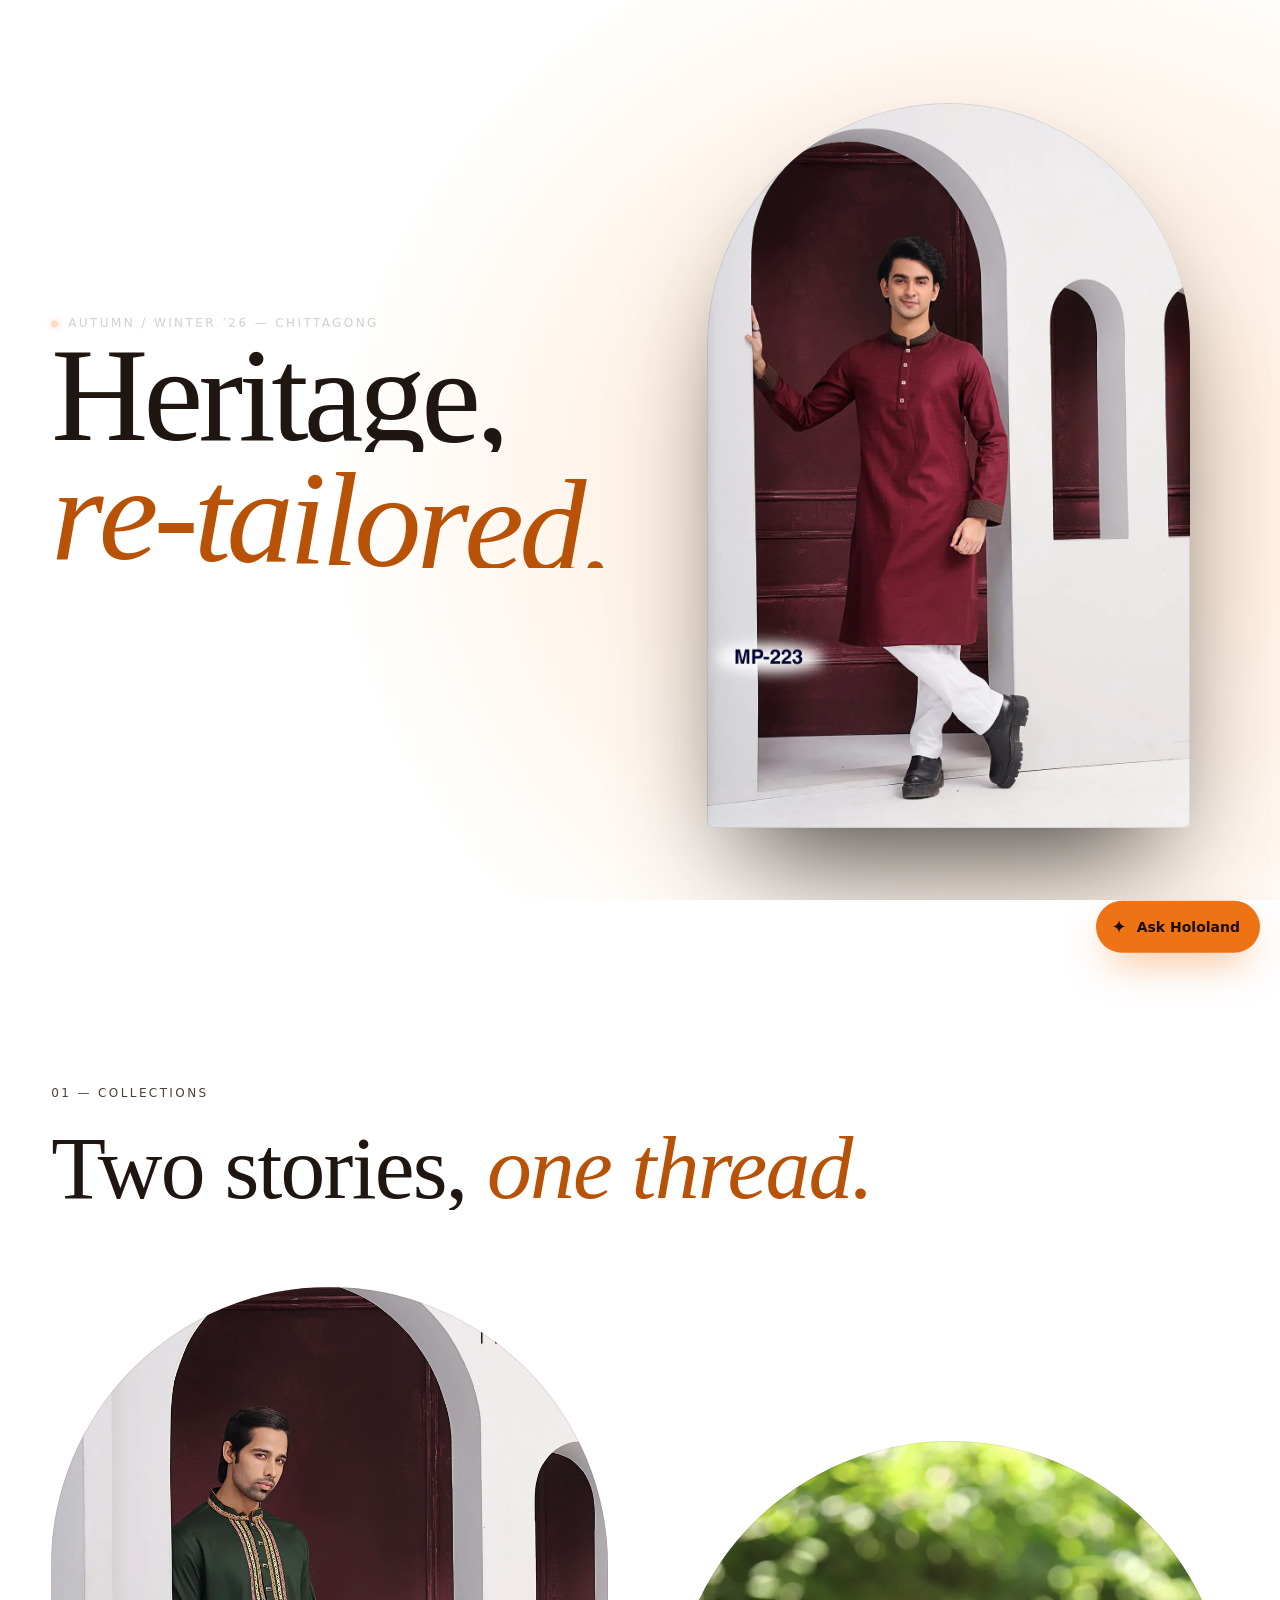
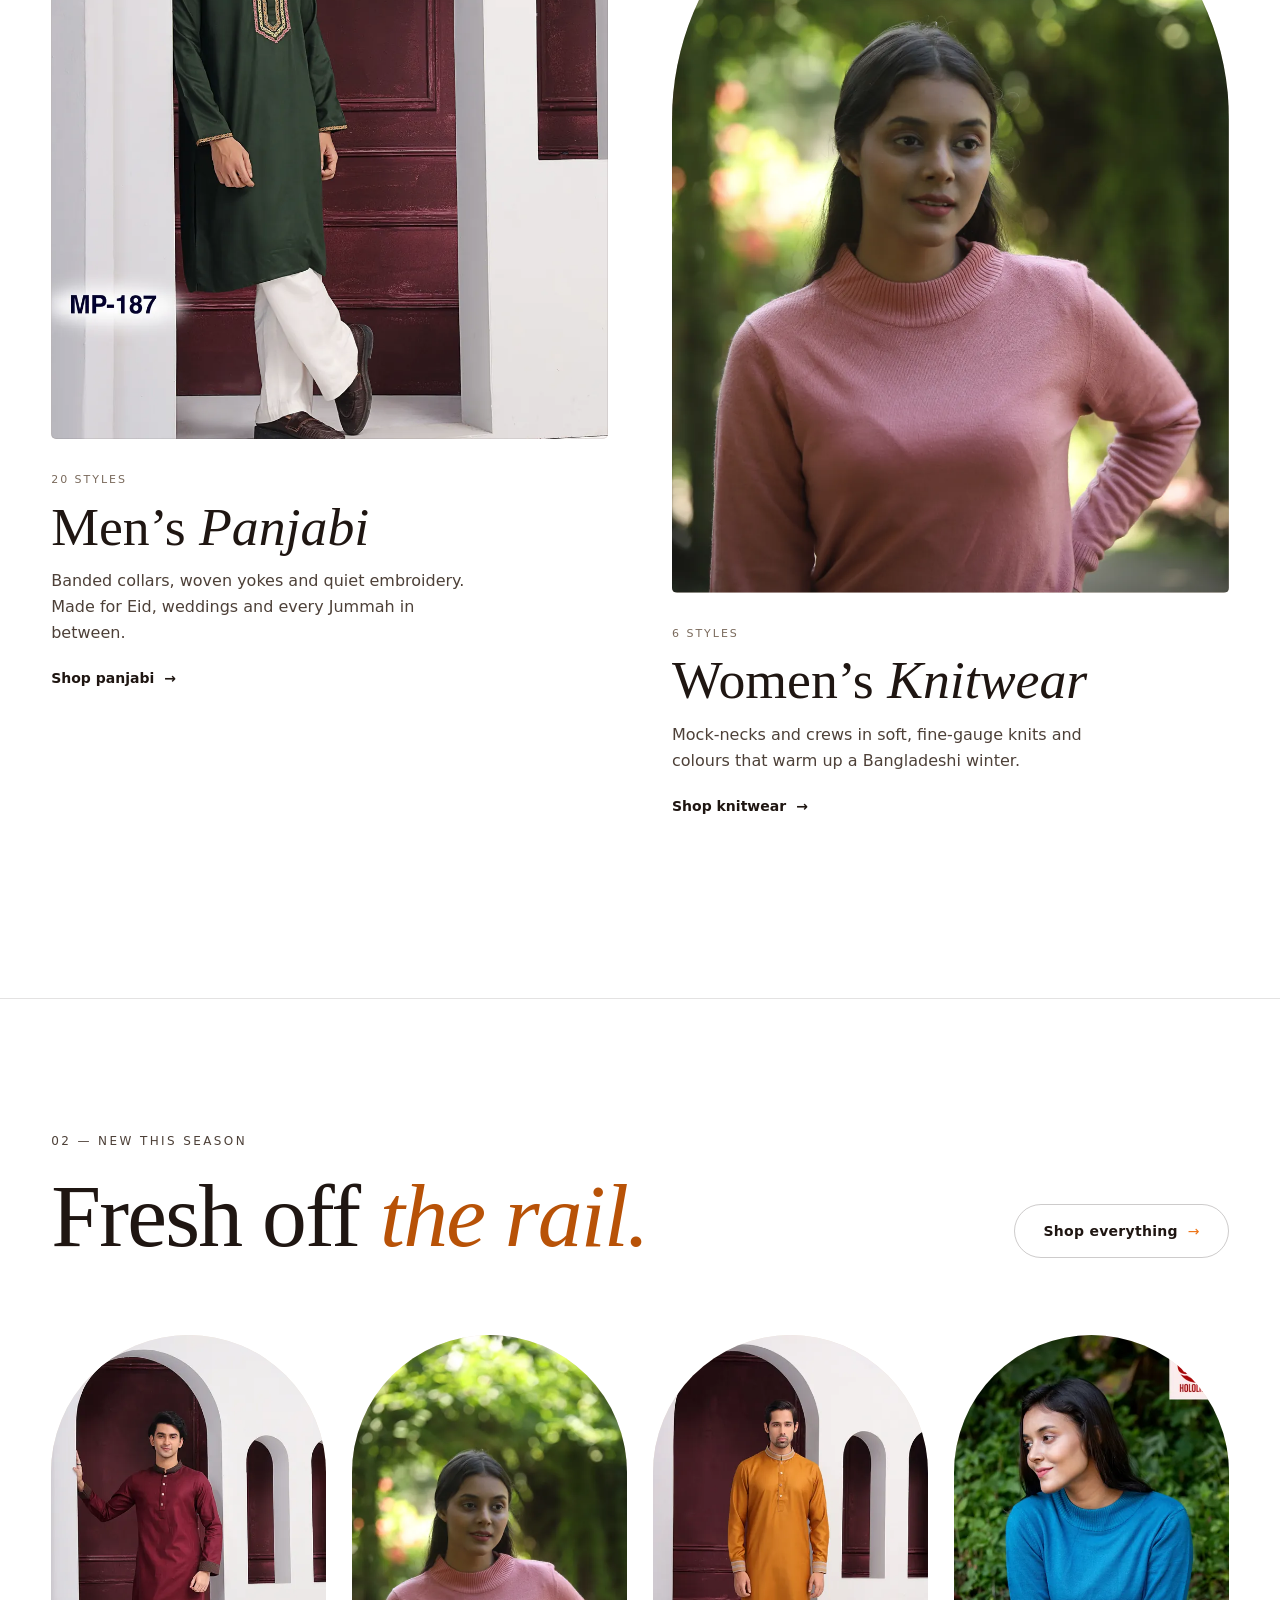
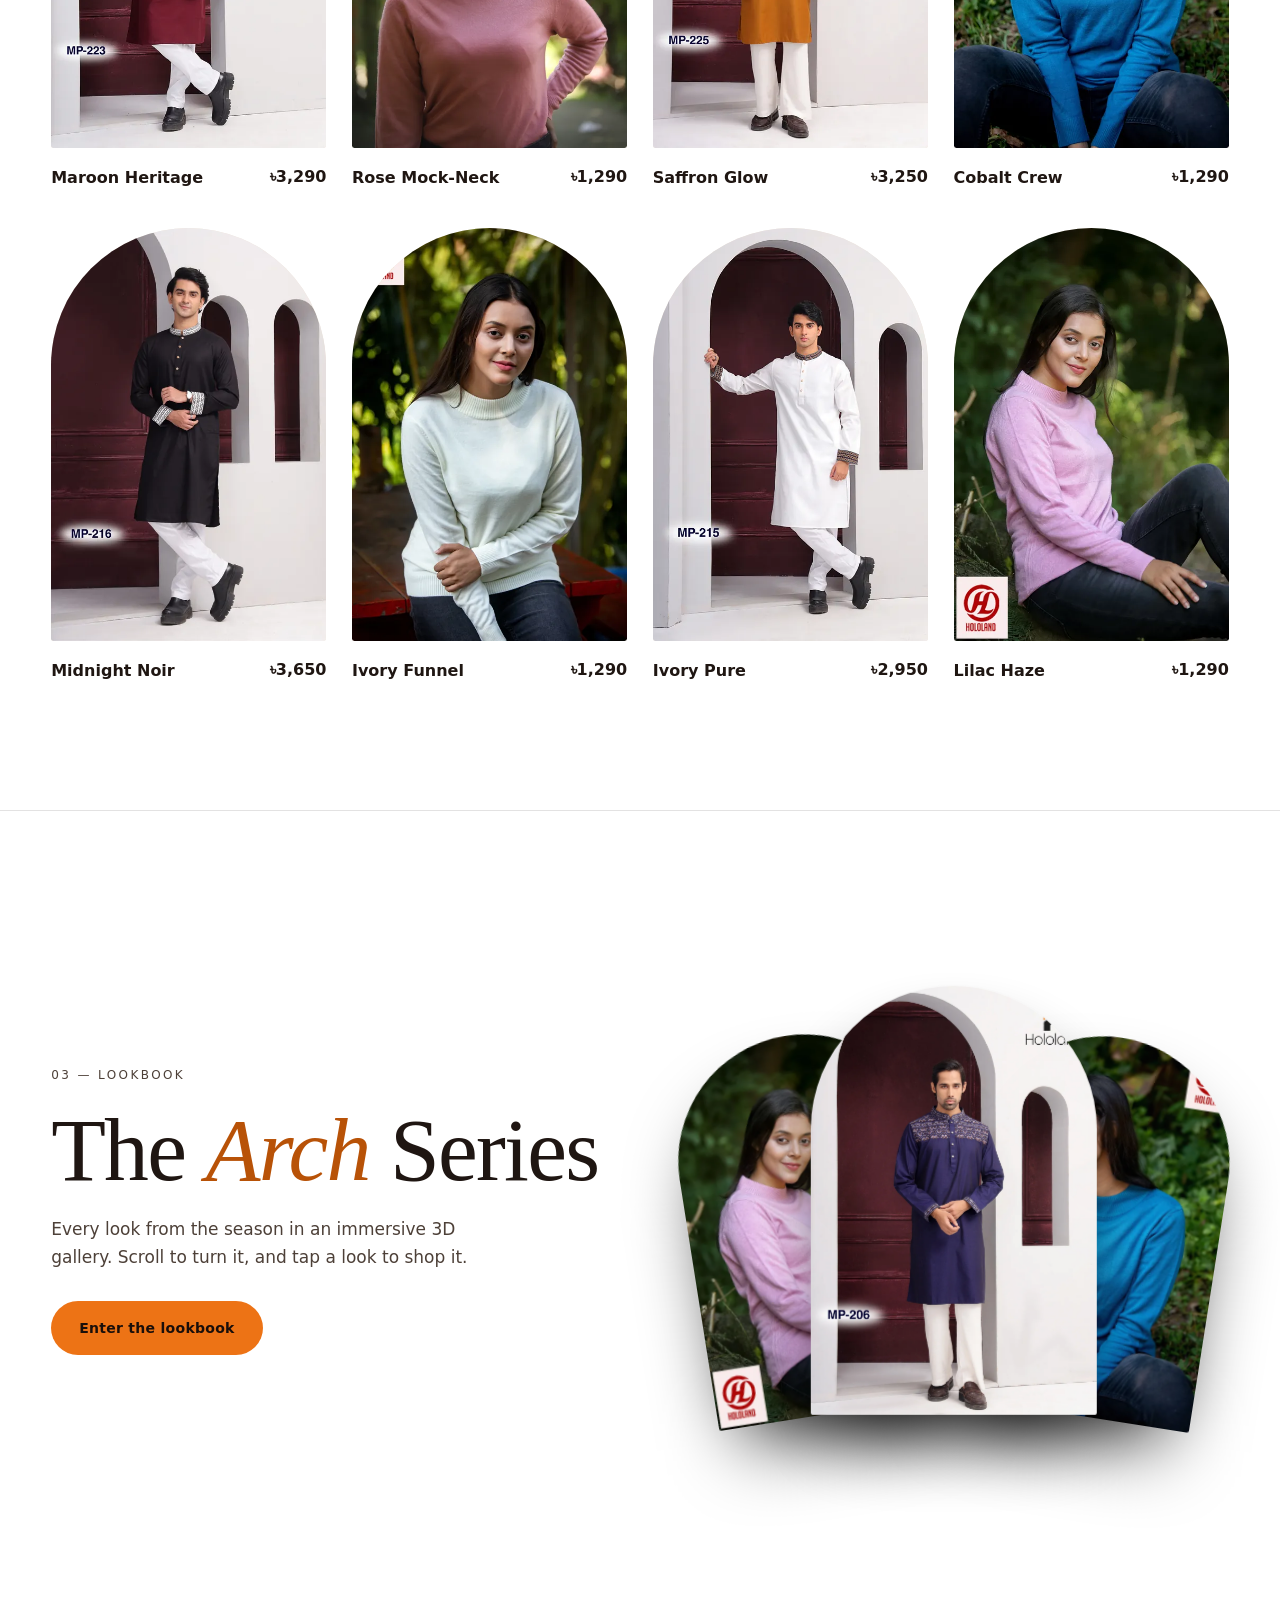
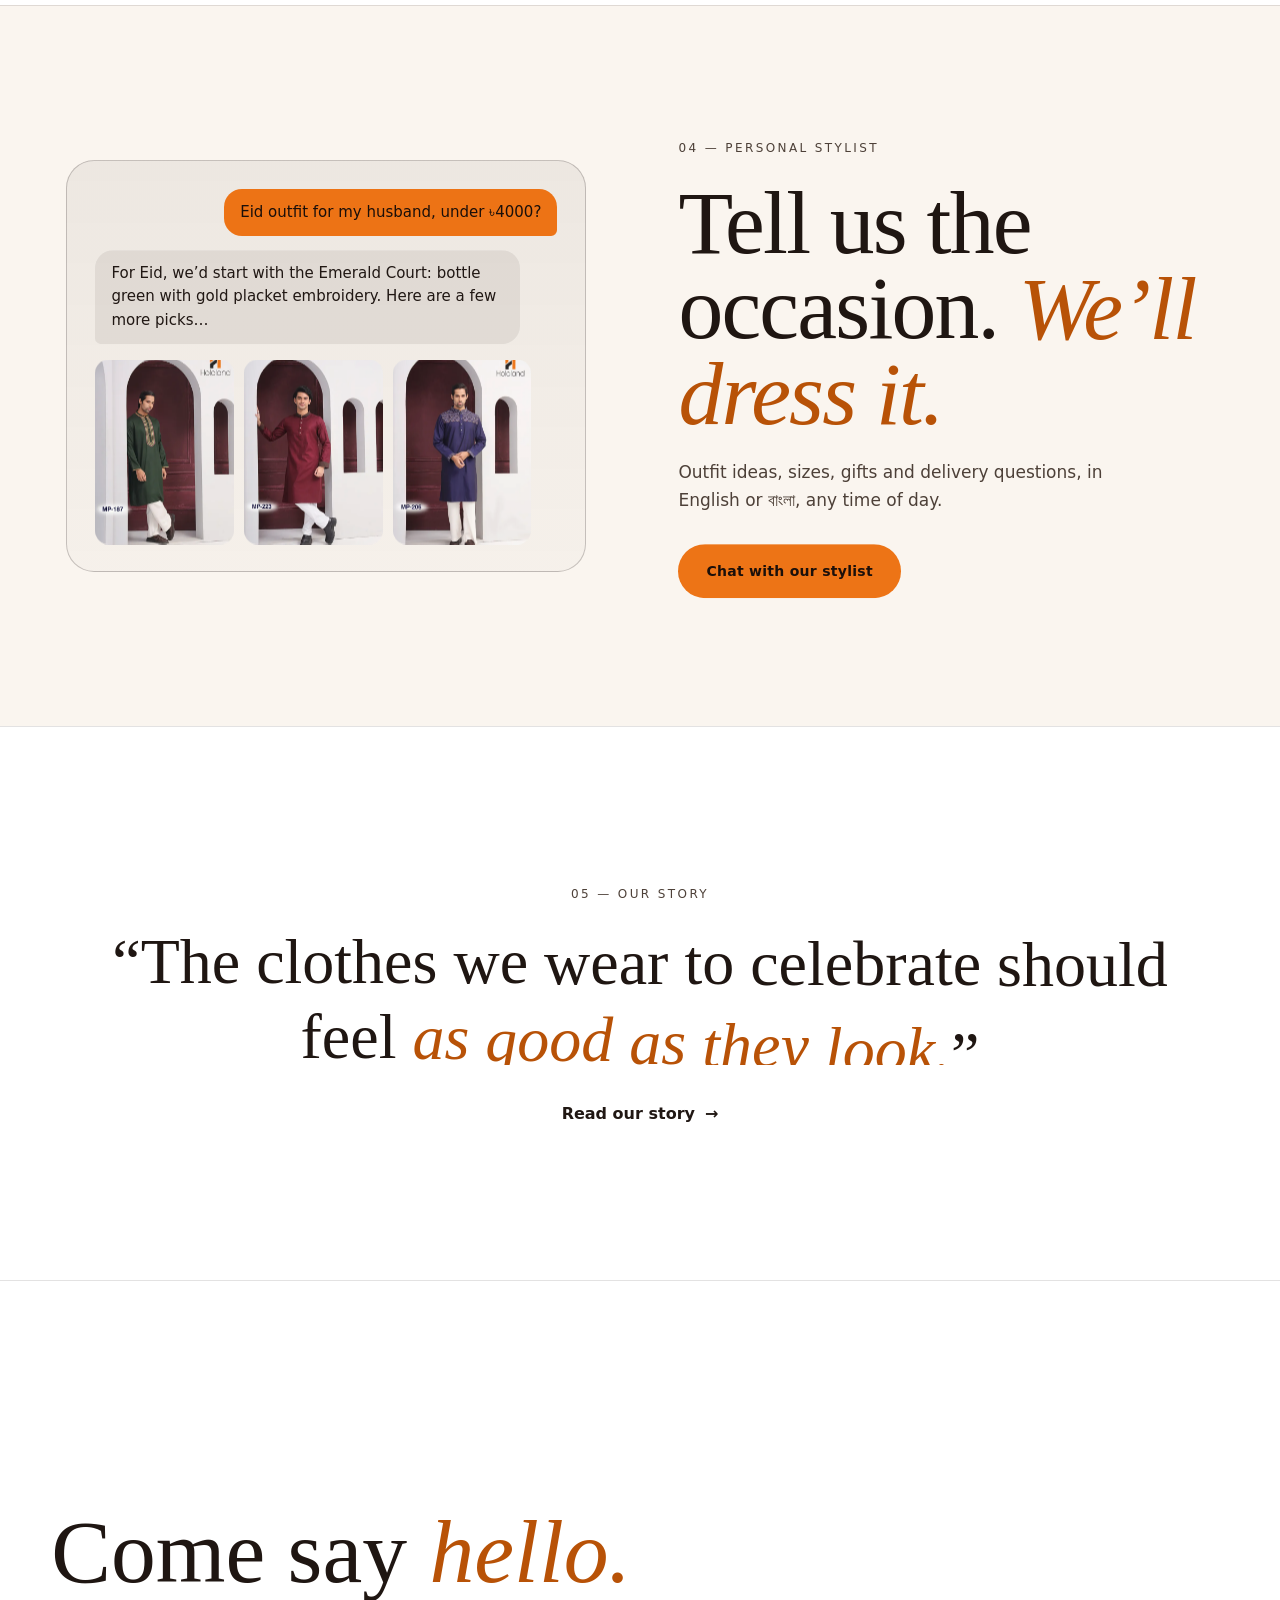
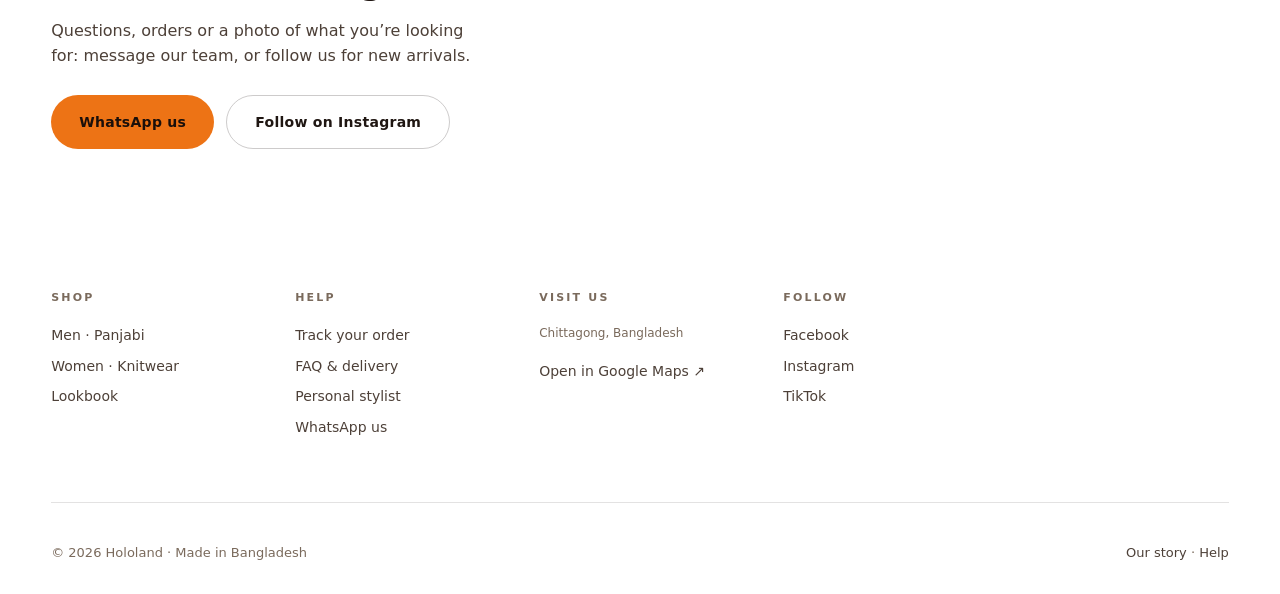
==== commit d70d0ace: "White & orange theme (default), with Dark as an admin option - Colour tokens now have a light set (w" ====
--- a/index.html
+++ b/index.html
@@ -7,7 +7,7 @@
   <meta name="viewport" content="width=device-width, initial-scale=1, viewport-fit=cover" />
   <title>Hololand — Panjabi & Knitwear, Made in Bangladesh</title>
   <meta name="description" content="Hololand: modern panjabis for men and winter knitwear for women. Designed in Chittagong, delivered across Bangladesh." />
-  <meta name="theme-color" content="#0d0a09" />
+  <meta name="theme-color" content="#ffffff" />
   <meta property="og:title" content="Hololand — Panjabi & Knitwear, Made in Bangladesh" />
   <meta property="og:description" content="Hololand: modern panjabis for men and winter knitwear for women. Designed in Chittagong, delivered across Bangladesh." />
   <meta property="og:image" content="https://hololandbd.com/assets/img/og.jpg" />
--- a/assets/css/style.css
+++ b/assets/css/style.css
@@ -1,25 +1,57 @@
 /* ============ Tokens ============ */
 :root {
+  /* Light theme (default): white & orange. Dark theme below; picked in admin → Texts & settings. */
+  --ink: #ffffff;
+  --ink-2: #faf5ef;
+  --ink-3: #f1e6da;
+  --cream: #1f1612;
+  --cream-2: #4d4038;
+  --muted: #7a6a5c;
+  --orange: #ed7315;
+  --orange-2: #b85207;
+  --maroon: #4b1419;
+  --line: rgba(31, 22, 18, 0.12);
+  --line-2: rgba(31, 22, 18, 0.22);
+  --bg-rgb: 255, 255, 255;
+  --bg2-rgb: 250, 245, 239;
+  --fg-rgb: 31, 22, 18;
+  --on-orange: #1a0f0a;
+  --scrim: rgba(31, 22, 18, 0.45);
+  --glow-1: #ffe6d1;
+  --glow-2: #fff4ea;
+  --glow-3: #fff1e4;
+  color-scheme: light;
+
+  --serif: 'Instrument Serif', 'Times New Roman', serif;
+  --sans: 'Manrope', system-ui, -apple-system, 'Segoe UI', sans-serif;
+  --bn: 'Hind Siliguri', var(--sans);
+
+  --gutter: clamp(16px, 4vw, 56px);
+  --radius: 18px;
+  --ease: cubic-bezier(0.22, 1, 0.36, 1);
+  --nav-h: 76px;
+}
+
+/* Dark theme (the original look) */
+[data-theme="dark"] {
   --ink: #0d0a09;
   --ink-2: #16110f;
   --ink-3: #211916;
   --cream: #efe7dc;
   --cream-2: #d9cfc2;
   --muted: #9a8f84;
-  --orange: #ed7315;
   --orange-2: #ff9a4a;
-  --maroon: #4b1419;
   --line: rgba(239, 231, 220, 0.12);
   --line-2: rgba(239, 231, 220, 0.22);
-
-  --serif: 'Instrument Serif', 'Times New Roman', serif;
-  --sans: 'Manrope', system-ui, -apple-system, 'Segoe UI', sans-serif;
-  --bn: 'Hind Siliguri', var(--sans);
-
-  --gutter: clamp(16px, 4vw, 56px);
-  --radius: 18px;
-  --ease: cubic-bezier(0.22, 1, 0.36, 1);
-  --nav-h: 76px;
+  --bg-rgb: 13, 10, 9;
+  --bg2-rgb: 22, 17, 15;
+  --fg-rgb: 239, 231, 220;
+  --on-orange: #0d0a09;
+  --scrim: rgba(5, 4, 3, 0.7);
+  --glow-1: #3a1518;
+  --glow-2: #1a0e0c;
+  --glow-3: #22120f;
+  color-scheme: dark;
 }
 
 *, *::before, *::after { box-sizing: border-box; }
@@ -44,7 +76,7 @@
 button { font: inherit; color: inherit; background: none; border: 0; cursor: pointer; padding: 0; }
 input, select { font: inherit; color: inherit; }
 em { font-family: var(--serif); font-style: italic; font-weight: 400; }
-::selection { background: var(--orange); color: var(--ink); }
+::selection { background: var(--orange); color: var(--on-orange); }
 .sr-only { position: absolute; width: 1px; height: 1px; overflow: hidden; clip: rect(0 0 0 0); white-space: nowrap; }
 .mono { font-size: 11px; letter-spacing: 0.18em; text-transform: uppercase; color: var(--muted); font-weight: 500; }
 .bn { font-family: var(--bn); }
@@ -85,10 +117,10 @@
 /* Lite mode (phones, low-power devices): drop the costly always-on effects */
 .lite .grain, .lite .footer__gl { display: none; }
 .lite .stylist__glow { animation: none; filter: none; }
-.lite .nav.is-scrolled { background: rgba(13,10,9,.94); }
+.lite .nav.is-scrolled { background: rgba(var(--bg-rgb), .94); }
 .lite .nav, .lite .card__add, .lite .card__tag, .lite .shopbar, .lite .pdp-bar, .lite .lb-tile span, .lite .modal__scrim, .lite .drawer__scrim { backdrop-filter: none !important; -webkit-backdrop-filter: none !important; }
-.lite .card__add, .lite .card__tag, .lite .lb-tile span { background: rgba(13,10,9,.86); }
-.lite .shopbar, .lite .pdp-bar { background: rgba(22,17,15,.97); }
+.lite .card__add, .lite .card__tag, .lite .lb-tile span { background: rgba(var(--bg-rgb), .86); }
+.lite .shopbar, .lite .pdp-bar { background: rgba(var(--bg2-rgb), .97); }
 .marquee__track.is-css { animation: marqueeLoop 38s linear infinite; }
 @keyframes marqueeLoop { to { transform: translate3d(-50%, 0, 0); } }
 @keyframes grain { 0%{transform:translate(0,0)} 20%{transform:translate(-4%,3%)} 40%{transform:translate(3%,-5%)} 60%{transform:translate(-6%,-2%)} 80%{transform:translate(5%,4%)} 100%{transform:translate(0,0)} }
@@ -102,18 +134,18 @@
   transition: background .5s, backdrop-filter .5s, transform .6s var(--ease), border-color .5s;
   border-bottom: 1px solid transparent;
 }
-.nav.is-scrolled { background: rgba(13,10,9,.62); backdrop-filter: blur(16px) saturate(140%); -webkit-backdrop-filter: blur(16px) saturate(140%); border-color: var(--line); }
+.nav.is-scrolled { background: rgba(var(--bg-rgb), .62); backdrop-filter: blur(16px) saturate(140%); -webkit-backdrop-filter: blur(16px) saturate(140%); border-color: var(--line); }
 .nav.is-hidden { transform: translateY(-100%); }
 .nav__brand { display: flex; align-items: center; gap: 12px; font-weight: 600; letter-spacing: .32em; text-transform: uppercase; font-size: 13px; }
 .brandmark { width: 22px; height: 26px; }
 .nav__links { display: flex; gap: 6px; }
 .nav__links a { position: relative; padding: 8px 14px; font-size: 13px; font-weight: 500; color: var(--cream-2); border-radius: 99px; transition: color .3s, background .3s; }
-.nav__links a:hover { color: var(--cream); background: rgba(239,231,220,.06); }
+.nav__links a:hover { color: var(--cream); background: rgba(var(--fg-rgb), .06); }
 .nav__right { display: flex; align-items: center; gap: 12px; }
 .weather-chip { font-size: 12px; color: var(--cream-2); padding: 7px 12px; border: 1px solid var(--line); border-radius: 99px; white-space: nowrap; }
 .bag-btn { position: relative; display: grid; place-items: center; width: 44px; height: 44px; border-radius: 50%; border: 1px solid var(--line-2); transition: background .3s, border-color .3s; }
 .bag-btn:hover { background: var(--cream); color: var(--ink); }
-.bag-btn__count { position: absolute; top: -2px; right: -2px; min-width: 18px; height: 18px; padding: 0 5px; border-radius: 99px; background: var(--orange); color: var(--ink); font-size: 10px; font-weight: 700; display: grid; place-items: center; transform: scale(0); transition: transform .4s var(--ease); }
+.bag-btn__count { position: absolute; top: -2px; right: -2px; min-width: 18px; height: 18px; padding: 0 5px; border-radius: 99px; background: var(--orange); color: var(--on-orange); font-size: 10px; font-weight: 700; display: grid; place-items: center; transform: scale(0); transition: transform .4s var(--ease); }
 .bag-btn__count.has-items { transform: scale(1); }
 .menu-btn { display: none; width: 44px; height: 44px; border-radius: 50%; border: 1px solid var(--line-2); position: relative; }
 .menu-btn i { position: absolute; left: 14px; right: 14px; height: 1.5px; background: currentColor; transition: transform .4s var(--ease); }
@@ -141,12 +173,13 @@
 .btn { position: relative; display: inline-flex; align-items: center; gap: 10px; height: 54px; padding: 0 28px; border-radius: 99px; font-size: 14px; font-weight: 600; letter-spacing: .02em; overflow: hidden; isolation: isolate; transition: color .45s var(--ease), border-color .45s; }
 .btn span, .btn b { position: relative; z-index: 1; }
 .btn::before { content: ''; position: absolute; inset: 0; z-index: 0; border-radius: inherit; transform: translateY(101%); transition: transform .55s var(--ease); }
-.btn:hover::before { transform: translateY(0); }
-.btn--solid { background: var(--orange); color: var(--ink); }
+@media (hover: hover) { .btn:hover::before { transform: translateY(0); } }
+.btn--solid { background: var(--orange); color: var(--on-orange); }
 .btn--solid::before { background: var(--cream); }
+@media (hover: hover) { .btn--solid:hover { color: var(--ink); } }
 .btn--ghost { border: 1px solid var(--line-2); color: var(--cream); }
 .btn--ghost::before { background: var(--cream); }
-.btn--ghost:hover { color: var(--ink); }
+@media (hover: hover) { .btn--ghost:hover { color: var(--ink); } }
 .btn--wide { width: 100%; justify-content: center; }
 .btn:disabled { opacity: .5; cursor: not-allowed; }
 .spark { color: var(--orange); font-weight: 400; }
@@ -158,10 +191,10 @@
 
 /* ============ Hero ============ */
 .hero { position: relative; height: 100vh; height: 100svh; min-height: 620px; overflow: hidden; }
-.hero { background: radial-gradient(70% 90% at 78% 55%, #3a1518 0%, #1a0e0c 45%, var(--ink) 75%); }
+.hero { background: radial-gradient(70% 90% at 78% 55%, var(--glow-1) 0%, var(--glow-2) 45%, var(--ink) 75%); }
 /* Product photo slideshow: an arch on the right on big screens, full-bleed on phones */
 .hero__slides { position: absolute; z-index: 1; right: max(var(--gutter), 7vw); top: calc(var(--nav-h) + 3vh); bottom: 8vh; aspect-ratio: 2 / 3; max-width: 46vw; border-radius: 999px 999px 24px 24px; overflow: hidden; background: var(--ink-3); touch-action: pan-y; box-shadow: 0 60px 120px -40px rgba(0,0,0,.8); }
-.hero__slides::after { content: ''; position: absolute; inset: 0; border-radius: inherit; box-shadow: inset 0 0 0 1px rgba(239,231,220,.1); pointer-events: none; }
+.hero__slides::after { content: ''; position: absolute; inset: 0; border-radius: inherit; box-shadow: inset 0 0 0 1px rgba(var(--fg-rgb), .1); pointer-events: none; }
 .hero__slide { position: absolute; inset: 0; opacity: 0; transition: opacity 1.1s var(--ease), visibility 1.1s; visibility: hidden; }
 .hero__slide.is-active { opacity: 1; visibility: visible; }
 .hero__slide img { width: 100%; height: 100%; object-fit: cover; object-position: center 18%; transform: scale(1.08); transition: transform 7s linear; }
@@ -184,7 +217,7 @@
 @media (max-width: 760px) {
   .hero__slides { inset: 0; max-width: none; aspect-ratio: auto; border-radius: 0; box-shadow: none; }
   .hero__slides::after { display: none; }
-  .hero__shade { display: block; position: absolute; inset: 0; z-index: 1; pointer-events: none; background: linear-gradient(to top, var(--ink) 4%, rgba(13,10,9,.82) 30%, rgba(13,10,9,.25) 58%, rgba(13,10,9,.45) 100%); }
+  .hero__shade { display: block; position: absolute; inset: 0; z-index: 1; pointer-events: none; background: linear-gradient(to top, var(--ink) 4%, rgba(var(--bg-rgb), .82) 30%, rgba(var(--bg-rgb), .25) 58%, rgba(var(--bg-rgb), .45) 100%); }
   .hero__content { max-width: none; right: var(--gutter); bottom: 56px; }
   .hero__content .eyebrow { display: none; }
   .hero__title { font-size: clamp(52px, 15.5vw, 96px); margin-bottom: 18px; }
@@ -209,7 +242,7 @@
 .coll-card__media { aspect-ratio: 4 / 5.4; position: relative; background: var(--ink-3); }
 .coll-card__media img { position: absolute; left: 0; top: -8%; width: 100%; height: 116%; object-fit: cover; transition: transform 1.2s var(--ease), filter .8s; filter: saturate(.92); }
 .coll-card:hover .coll-card__media img { transform: scale(1.05); filter: saturate(1.08); }
-.coll-card__media::after { content: ''; position: absolute; inset: 0; border-radius: inherit; box-shadow: inset 0 0 0 1px rgba(239,231,220,.08); pointer-events: none; }
+.coll-card__media::after { content: ''; position: absolute; inset: 0; border-radius: inherit; box-shadow: inset 0 0 0 1px rgba(var(--fg-rgb), .08); pointer-events: none; }
 .coll-card__body { padding-top: 26px; max-width: 440px; }
 .coll-card__body h3 { font-family: var(--serif); font-weight: 400; font-size: clamp(36px, 4.2vw, 64px); line-height: 1; margin: 10px 0 14px; }
 .coll-card__body p { color: var(--cream-2); margin: 0 0 20px; }
@@ -220,7 +253,7 @@
 }
 
 /* ============ Lookbook ============ */
-.lookbook { position: relative; height: 320vh; background: radial-gradient(120% 80% at 50% 60%, #22120f 0%, var(--ink) 60%); z-index: 1; }
+.lookbook { position: relative; height: 320vh; background: radial-gradient(120% 80% at 50% 60%, var(--glow-3) 0%, var(--ink) 60%); z-index: 1; }
 .lookbook__pin { position: sticky; top: 0; height: 100vh; height: 100svh; overflow: hidden; }
 .lookbook__gl { position: absolute; inset: 0; width: 100%; height: 100%; display: block; touch-action: pan-y; }
 .lookbook__head { position: absolute; top: calc(var(--nav-h) + 3vh); left: var(--gutter); pointer-events: none; }
@@ -250,11 +283,11 @@
 .card__media img.alt { opacity: 0; }
 .card:hover .card__media img { transform: scale(1.06); }
 .card:hover .card__media img.alt { opacity: 1; }
-.card__add { position: absolute; left: 50%; bottom: 16px; transform: translate(-50%, 20px); opacity: 0; white-space: nowrap; height: 42px; padding: 0 20px; font-size: 12px; background: rgba(13,10,9,.72); backdrop-filter: blur(10px); -webkit-backdrop-filter: blur(10px); color: var(--cream); border: 1px solid var(--line-2); transition: transform .5s var(--ease), opacity .4s, color .45s; }
+.card__add { position: absolute; left: 50%; bottom: 16px; transform: translate(-50%, 20px); opacity: 0; white-space: nowrap; height: 42px; padding: 0 20px; font-size: 12px; background: rgba(var(--bg-rgb), .72); backdrop-filter: blur(10px); -webkit-backdrop-filter: blur(10px); color: var(--cream); border: 1px solid var(--line-2); transition: transform .5s var(--ease), opacity .4s, color .45s; }
 .card:hover .card__add, .card:focus-within .card__add { transform: translate(-50%, 0); opacity: 1; }
 .card__add:hover { color: var(--ink); }
 .card__add::before { background: var(--cream); }
-.card__tag { position: absolute; top: 14px; left: 50%; transform: translateX(-50%); font-size: 10px; letter-spacing: .16em; text-transform: uppercase; padding: 5px 10px; border-radius: 99px; background: rgba(13,10,9,.6); backdrop-filter: blur(6px); -webkit-backdrop-filter: blur(6px); z-index: 1; white-space: nowrap; }
+.card__tag { position: absolute; top: 14px; left: 50%; transform: translateX(-50%); font-size: 10px; letter-spacing: .16em; text-transform: uppercase; padding: 5px 10px; border-radius: 99px; background: rgba(var(--bg-rgb), .6); backdrop-filter: blur(6px); -webkit-backdrop-filter: blur(6px); z-index: 1; white-space: nowrap; }
 .card__info { display: flex; justify-content: space-between; align-items: flex-start; gap: 10px; padding-top: 16px; }
 .card__info h3 { margin: 4px 0 0; font-size: 16px; font-weight: 600; line-height: 1.3; }
 .card__price { font-weight: 600; white-space: nowrap; }
@@ -275,11 +308,11 @@
 .pulse.is-live { background: #43d17a; box-shadow: 0 0 0 0 rgba(67,209,122,.6); }
 @keyframes pulse { 70% { box-shadow: 0 0 0 10px rgba(237,115,21,0); } 100% { box-shadow: 0 0 0 0 rgba(237,115,21,0); } }
 
-.chat { position: relative; height: min(640px, 78vh); display: flex; flex-direction: column; border-radius: 28px; background: linear-gradient(180deg, rgba(239,231,220,.06), rgba(239,231,220,.02)); border: 1px solid var(--line-2); backdrop-filter: blur(20px); -webkit-backdrop-filter: blur(20px); box-shadow: 0 40px 120px -40px rgba(0,0,0,.8); overflow: hidden; }
+.chat { position: relative; height: min(640px, 78vh); display: flex; flex-direction: column; border-radius: 28px; background: linear-gradient(180deg, rgba(var(--fg-rgb), .06), rgba(var(--fg-rgb), .02)); border: 1px solid var(--line-2); backdrop-filter: blur(20px); -webkit-backdrop-filter: blur(20px); box-shadow: 0 40px 120px -40px rgba(0,0,0,.8); overflow: hidden; }
 .chat__log { flex: 1; overflow-y: auto; padding: 24px; display: flex; flex-direction: column; gap: 16px; overscroll-behavior: contain; scrollbar-width: thin; scrollbar-color: var(--line-2) transparent; }
 .msg { flex: none; max-width: 88%; padding: 12px 16px; border-radius: 18px; font-size: 15px; line-height: 1.55; white-space: pre-wrap; }
-.msg--bot { align-self: flex-start; background: rgba(239,231,220,.07); border-bottom-left-radius: 6px; }
-.msg--user { align-self: flex-end; background: var(--orange); color: var(--ink); font-weight: 500; border-bottom-right-radius: 6px; }
+.msg--bot { align-self: flex-start; background: rgba(var(--fg-rgb), .07); border-bottom-left-radius: 6px; }
+.msg--user { align-self: flex-end; background: var(--orange); color: var(--on-orange); font-weight: 500; border-bottom-right-radius: 6px; }
 .msg--typing { display: flex; gap: 5px; padding: 16px 18px; }
 .msg--typing i { width: 6px; height: 6px; border-radius: 50%; background: var(--cream-2); animation: blink 1.2s infinite; }
 .msg--typing i:nth-child(2) { animation-delay: .15s; } .msg--typing i:nth-child(3) { animation-delay: .3s; }
@@ -294,11 +327,11 @@
 .chat__chips { display: flex; gap: 8px; padding: 0 24px 14px; overflow-x: auto; scrollbar-width: none; }
 .chat__chips button { flex: none; padding: 8px 14px; border-radius: 99px; border: 1px solid var(--line-2); font-size: 13px; color: var(--cream-2); transition: all .3s; }
 .chat__chips button:hover { border-color: var(--orange); color: var(--cream); }
-.chat__form { display: flex; align-items: center; gap: 8px; margin: 0 14px 14px; padding: 6px; border-radius: 99px; background: rgba(13,10,9,.6); border: 1px solid var(--line-2); }
+.chat__form { display: flex; align-items: center; gap: 8px; margin: 0 14px 14px; padding: 6px; border-radius: 99px; background: rgba(var(--bg-rgb), .6); border: 1px solid var(--line-2); }
 .chat__form input { flex: 1; min-width: 0; background: none; border: 0; outline: none; padding: 10px 12px; font-size: 15px; }
 .chat__form input::placeholder { color: var(--muted); }
 .chat__send, .chat__mic { width: 44px; height: 44px; flex: none; border-radius: 50%; display: grid; place-items: center; transition: background .3s, color .3s, transform .3s; }
-.chat__send { background: var(--orange); color: var(--ink); }
+.chat__send { background: var(--orange); color: var(--on-orange); }
 .chat__send:hover { background: var(--cream); }
 .chat__mic { border: 1px solid var(--line-2); }
 .chat__mic.is-recording { background: #e0443a; border-color: #e0443a; animation: rec 1s ease-in-out infinite alternate; }
@@ -351,7 +384,7 @@
 /* ============ Modal (quick view) ============ */
 .modal { position: fixed; inset: 0; z-index: 70; display: grid; place-items: center; padding: var(--gutter); visibility: hidden; }
 .modal.is-open { visibility: visible; }
-.modal__scrim, .drawer__scrim { position: absolute; inset: 0; background: rgba(5,4,3,.7); backdrop-filter: blur(6px); -webkit-backdrop-filter: blur(6px); opacity: 0; transition: opacity .5s var(--ease); }
+.modal__scrim, .drawer__scrim { position: absolute; inset: 0; background: var(--scrim); backdrop-filter: blur(6px); -webkit-backdrop-filter: blur(6px); opacity: 0; transition: opacity .5s var(--ease); }
 .is-open .modal__scrim, .is-open .drawer__scrim { opacity: 1; }
 .modal__panel { position: relative; width: min(1040px, 100%); max-height: calc(100svh - 2 * var(--gutter)); overflow: auto; display: grid; grid-template-columns: 1fr 1fr; gap: clamp(20px, 4vw, 56px); padding: clamp(18px, 3vw, 40px); background: var(--ink-2); border: 1px solid var(--line-2); border-radius: 28px; overscroll-behavior: contain; -webkit-overflow-scrolling: touch; opacity: 0; transform: translateY(40px) scale(.97); transition: opacity .5s var(--ease), transform .6s var(--ease); }
 .modal.is-open .modal__panel { opacity: 1; transform: none; }
@@ -405,7 +438,7 @@
 .size-left:empty { display: none; }
 .line-item__low { display: block; color: var(--orange-2); font-weight: 600; }
 .card.is-soldout .card__media img { filter: grayscale(.6) brightness(.7); }
-.card.is-soldout .card__tag { background: rgba(13,10,9,.9); color: var(--cream); }
+.card.is-soldout .card__tag { background: rgba(var(--bg-rgb), .9); color: var(--cream); }
 .btn:disabled { opacity: .45; cursor: not-allowed; }
 .drawer__back { margin-right: 10px; }
 .drawer__back[hidden], .drawer__view[hidden], .drawer__alt[hidden] { display: none; }
@@ -444,7 +477,7 @@
 
 /* Order placed */
 .done__body { flex: 1; overflow-y: auto; padding: 32px 24px; text-align: center; }
-.done__tick { width: 64px; height: 64px; margin: 0 auto 18px; display: grid; place-items: center; border-radius: 50%; background: var(--orange); color: var(--ink); font-size: 30px; font-weight: 700; animation: donePop .6s var(--ease); }
+.done__tick { width: 64px; height: 64px; margin: 0 auto 18px; display: grid; place-items: center; border-radius: 50%; background: var(--orange); color: var(--on-orange); font-size: 30px; font-weight: 700; animation: donePop .6s var(--ease); }
 @keyframes donePop { from { transform: scale(.4); opacity: 0; } }
 .done__body h4 { font-family: var(--serif); font-weight: 400; font-size: 36px; margin: 0 0 12px; }
 .done__body p { margin: 0 0 6px; color: var(--cream-2); font-size: 14px; }
@@ -506,7 +539,7 @@
 .gift__loading .msg { margin: 0 auto 10px; }
 .giftcard { flex: none; padding: 16px; border-radius: 18px; background: linear-gradient(135deg, rgba(237,115,21,.14), rgba(75,20,25,.3)); border: 1px solid rgba(237,115,21,.3); display: flex; flex-direction: column; gap: 12px; }
 .giftcard__head { display: flex; justify-content: space-between; align-items: center; gap: 10px; }
-.giftcard textarea { width: 100%; resize: vertical; background: rgba(13,10,9,.5); border: 1px solid var(--line-2); border-radius: 12px; padding: 12px; color: var(--cream); font: 15px/1.5 var(--serif); font-style: italic; outline: none; }
+.giftcard textarea { width: 100%; resize: vertical; background: rgba(var(--bg-rgb), .5); border: 1px solid var(--line-2); border-radius: 12px; padding: 12px; color: var(--cream); font: 15px/1.5 var(--serif); font-style: italic; outline: none; }
 .giftcard textarea:focus { border-color: var(--orange); }
 .giftcard__actions { display: flex; gap: 8px; flex-wrap: wrap; }
 
@@ -515,7 +548,7 @@
 .qv__lang button { font-size: 12px; padding: 4px 10px; border-radius: 99px; border: 1px solid var(--line); color: var(--muted); }
 .qv__lang button.is-active { color: var(--ink); background: var(--cream); border-color: var(--cream); }
 .sizes-head { display: flex; justify-content: space-between; align-items: center; margin-bottom: 10px; }
-.sizer { display: flex; flex-direction: column; gap: 12px; padding: 16px; margin: -8px 0 22px; border-radius: 16px; background: rgba(239,231,220,.04); border: 1px solid var(--line); }
+.sizer { display: flex; flex-direction: column; gap: 12px; padding: 16px; margin: -8px 0 22px; border-radius: 16px; background: rgba(var(--fg-rgb), .04); border: 1px solid var(--line); }
 .sizer[hidden] { display: none; }
 .sizer__row { display: flex; gap: 16px; flex-wrap: wrap; }
 .sizer label { display: flex; flex-direction: column; gap: 6px; font-size: 12px; color: var(--muted); }
@@ -554,13 +587,13 @@
 .faq__item summary i { grid-row: 1 / 3; grid-column: 2; align-self: center; width: 40px; height: 40px; border-radius: 50%; border: 1px solid var(--line-2); position: relative; transition: transform .5s var(--ease), background .3s; }
 .faq__item summary i::before, .faq__item summary i::after { content: ''; position: absolute; left: 50%; top: 50%; width: 12px; height: 1.5px; background: currentColor; transform: translate(-50%, -50%); }
 .faq__item summary i::after { transform: translate(-50%, -50%) rotate(90deg); }
-.faq__item[open] summary i { transform: rotate(45deg); background: var(--orange); color: var(--ink); border-color: var(--orange); }
+.faq__item[open] summary i { transform: rotate(45deg); background: var(--orange); color: var(--on-orange); border-color: var(--orange); }
 .faq__a { padding: 0 60px 26px 0; color: var(--cream-2); display: grid; gap: 6px; }
 .faq__a p { margin: 0; }
 .faq__a .bn { color: var(--muted); }
 
 /* ============ Floating assistant button ============ */
-.fab { position: fixed; right: 20px; bottom: 20px; z-index: 60; display: flex; align-items: center; gap: 10px; height: 52px; padding: 0 20px 0 16px; border-radius: 99px; background: var(--orange); color: var(--ink); font-weight: 700; font-size: 14px; box-shadow: 0 18px 40px -12px rgba(237,115,21,.55); transform: translateY(140%); transition: transform .6s var(--ease), background .3s; }
+.fab { position: fixed; right: 20px; bottom: 20px; z-index: 60; display: flex; align-items: center; gap: 10px; height: 52px; padding: 0 20px 0 16px; border-radius: 99px; background: var(--orange); color: var(--on-orange); font-weight: 700; font-size: 14px; box-shadow: 0 18px 40px -12px rgba(237,115,21,.55); transform: translateY(140%); transition: transform .6s var(--ease), background .3s; }
 .fab span { font-size: 18px; }
 .fab.is-visible { transform: none; }
 .fab:hover { background: var(--cream); }
@@ -568,7 +601,7 @@
 .qv__lang[hidden], .drop__hint[hidden], .palette[hidden], .seg[hidden] { display: none; }
 
 /* ============ Announcement bar + hidden admin link ============ */
-.announce { position: fixed; top: 0; left: 0; right: 0; z-index: 55; height: 34px; display: flex; align-items: center; justify-content: center; padding: 0 var(--gutter); background: var(--orange); color: var(--ink); font-size: 13px; font-weight: 700; text-align: center; white-space: nowrap; overflow: hidden; text-overflow: ellipsis; }
+.announce { position: fixed; top: 0; left: 0; right: 0; z-index: 55; height: 34px; display: flex; align-items: center; justify-content: center; padding: 0 var(--gutter); background: var(--orange); color: var(--on-orange); font-size: 13px; font-weight: 700; text-align: center; white-space: nowrap; overflow: hidden; text-overflow: ellipsis; }
 .announce[hidden] { display: none; }
 body.has-announce .nav { top: 34px; }
 .admin-link { color: inherit; cursor: default; }
--- a/assets/css/pages.css
+++ b/assets/css/pages.css
@@ -51,7 +51,7 @@
 .teaser__fan:hover img:nth-child(1) { transform: translate(-118%, -46%) rotate(-13deg); }
 .teaser__fan:hover img:nth-child(3) { transform: translate(18%, -46%) rotate(13deg); }
 .teaser--stylist { background: var(--ink-2); }
-.teaser__chat { display: flex; flex-direction: column; gap: 14px; padding: 28px; border-radius: 28px; border: 1px solid var(--line-2); background: linear-gradient(180deg, rgba(239,231,220,.06), rgba(239,231,220,.02)); max-width: 520px; justify-self: center; width: 100%; }
+.teaser__chat { display: flex; flex-direction: column; gap: 14px; padding: 28px; border-radius: 28px; border: 1px solid var(--line-2); background: linear-gradient(180deg, rgba(var(--fg-rgb), .06), rgba(var(--fg-rgb), .02)); max-width: 520px; justify-self: center; width: 100%; }
 .teaser__chat .msg { max-width: 92%; }
 .teaser__recs { display: flex; gap: 10px; }
 .teaser__recs img { width: 30%; aspect-ratio: 3/4; object-fit: cover; border-radius: 14px; }
@@ -66,12 +66,12 @@
 }
 
 /* ============ Shop ============ */
-.shopbar { position: sticky; top: var(--nav-h); z-index: 20; display: flex; justify-content: space-between; align-items: center; gap: 16px; flex-wrap: wrap; padding: 14px var(--gutter); background: rgba(13,10,9,.86); backdrop-filter: blur(14px); -webkit-backdrop-filter: blur(14px); border-block: 1px solid var(--line); }
+.shopbar { position: sticky; top: var(--nav-h); z-index: 20; display: flex; justify-content: space-between; align-items: center; gap: 16px; flex-wrap: wrap; padding: 14px var(--gutter); background: rgba(var(--bg-rgb), .86); backdrop-filter: blur(14px); -webkit-backdrop-filter: blur(14px); border-block: 1px solid var(--line); }
 .nav.is-hidden ~ .page .shopbar, body:has(.nav.is-hidden) .shopbar { top: 0; }
 .shopbar__right { display: flex; align-items: center; gap: 12px; }
 .shopbar__count { white-space: nowrap; }
 .filters-btn { display: none; }
-.filters-btn b { background: var(--orange); color: var(--ink); border-radius: 99px; min-width: 18px; font-size: 10px; padding: 1px 5px; }
+.filters-btn b { background: var(--orange); color: var(--on-orange); border-radius: 99px; min-width: 18px; font-size: 10px; padding: 1px 5px; }
 .filters-btn b:empty { display: none; }
 .shop-layout { display: grid; grid-template-columns: 250px 1fr; gap: clamp(24px, 3vw, 48px); padding: clamp(28px, 3vw, 44px) var(--gutter) clamp(80px, 10vw, 140px); }
 .shop-layout .grid { padding: 0; }
@@ -87,9 +87,9 @@
 .chips button.is-active { background: var(--cream); color: var(--ink); border-color: var(--cream); }
 .swatches { display: grid; gap: 6px; }
 .swatches button { display: flex; align-items: center; gap: 10px; padding: 6px 8px; border-radius: 12px; font-size: 13px; color: var(--cream-2); text-align: left; transition: background .25s; }
-.swatches button:hover { background: rgba(239,231,220,.05); }
+.swatches button:hover { background: rgba(var(--fg-rgb), .05); }
 .swatches button i { width: 20px; height: 20px; border-radius: 50%; box-shadow: inset 0 0 0 1px rgba(255,255,255,.25); flex: none; }
-.swatches button.is-active { background: rgba(239,231,220,.08); color: var(--cream); }
+.swatches button.is-active { background: rgba(var(--fg-rgb), .08); color: var(--cream); }
 .swatches button.is-active i { box-shadow: 0 0 0 2px var(--ink), 0 0 0 3.5px var(--orange); }
 .filters__apply { display: none; }
 .empty { text-align: center; padding: 80px 20px; border: 1px dashed var(--line-2); border-radius: 24px; }
@@ -103,7 +103,7 @@
   .grid--shop { grid-template-columns: repeat(2, 1fr); }
   .filters-btn { display: inline-flex; }
   .filters { position: fixed; inset: auto 0 0 0; top: auto; z-index: 75; max-height: 82svh; overflow-y: auto; padding: 22px var(--gutter) 28px; background: var(--ink-2); border-top: 1px solid var(--line-2); border-radius: 24px 24px 0 0; transform: translateY(105%); transition: transform .6s var(--ease); box-shadow: 0 -30px 80px -20px #000; }
-  .filters.is-open { transform: none; box-shadow: 0 0 0 100vmax rgba(5,4,3,.65), 0 -30px 80px -20px #000; }
+  .filters.is-open { transform: none; box-shadow: 0 0 0 100vmax var(--scrim), 0 -30px 80px -20px #000; }
   body.filters-open .page { z-index: 60; }
   .filters__head, .filters__apply { display: flex; }
   .shopbar .tabs { width: 100%; overflow-x: auto; scrollbar-width: none; }
@@ -155,7 +155,7 @@
 .accordion details p { margin: 0 0 8px; }
 .pdp .reviews { margin-top: 28px; border-top: 0; padding-top: 0; }
 .related { padding: 0 0 clamp(80px, 10vw, 140px); }
-.pdp-bar { position: fixed; left: 12px; right: 12px; bottom: 12px; z-index: 45; display: none; align-items: center; justify-content: space-between; gap: 12px; padding: 10px 10px 10px 18px; border-radius: 99px; background: rgba(22,17,15,.92); backdrop-filter: blur(14px); -webkit-backdrop-filter: blur(14px); border: 1px solid var(--line-2); transform: translateY(140%); transition: transform .5s var(--ease); }
+.pdp-bar { position: fixed; left: 12px; right: 12px; bottom: 12px; z-index: 45; display: none; align-items: center; justify-content: space-between; gap: 12px; padding: 10px 10px 10px 18px; border-radius: 99px; background: rgba(var(--bg2-rgb), .92); backdrop-filter: blur(14px); -webkit-backdrop-filter: blur(14px); border: 1px solid var(--line-2); transform: translateY(140%); transition: transform .5s var(--ease); }
 .pdp-bar div { display: flex; flex-direction: column; font-size: 13px; line-height: 1.3; min-width: 0; }
 .pdp-bar strong { white-space: nowrap; overflow: hidden; text-overflow: ellipsis; }
 .pdp-bar span { color: var(--orange-2); }
@@ -188,7 +188,7 @@
 .lb-tile { position: relative; display: block; margin-bottom: 14px; break-inside: avoid; border-radius: 999px 999px 16px 16px; overflow: hidden; background: var(--ink-3); }
 .lb-tile img { width: 100%; aspect-ratio: 2 / 3; object-fit: cover; transition: transform 1s var(--ease), filter .6s; }
 .lb-tile--tall img { aspect-ratio: 3 / 5; }
-.lb-tile span { position: absolute; left: 12px; right: 12px; bottom: 12px; padding: 10px 14px; border-radius: 12px; background: rgba(13,10,9,.72); backdrop-filter: blur(8px); -webkit-backdrop-filter: blur(8px); font-size: 13px; color: var(--orange-2); display: flex; justify-content: space-between; gap: 8px; transform: translateY(8px); opacity: 0; transition: all .45s var(--ease); }
+.lb-tile span { position: absolute; left: 12px; right: 12px; bottom: 12px; padding: 10px 14px; border-radius: 12px; background: rgba(var(--bg-rgb), .72); backdrop-filter: blur(8px); -webkit-backdrop-filter: blur(8px); font-size: 13px; color: var(--orange-2); display: flex; justify-content: space-between; gap: 8px; transform: translateY(8px); opacity: 0; transition: all .45s var(--ease); }
 .lb-tile span strong { color: var(--cream); font-weight: 600; }
 .lb-tile:hover img { transform: scale(1.05); }
 .lb-tile:hover span { transform: none; opacity: 1; }
@@ -201,9 +201,9 @@
 .studio__side .page-title { font-size: clamp(44px, 5vw, 84px); margin: 0; }
 .studio__list { list-style: none; margin: 0; padding: 0; display: grid; gap: 8px; }
 .studio__list button { width: 100%; display: flex; gap: 14px; align-items: flex-start; text-align: left; padding: 14px 16px; border-radius: 16px; border: 1px solid var(--line); transition: border-color .3s, background .3s; }
-.studio__list button:hover { border-color: var(--line-2); background: rgba(239,231,220,.03); }
+.studio__list button:hover { border-color: var(--line-2); background: rgba(var(--fg-rgb), .03); }
 .studio__list button.is-active { border-color: var(--orange); background: rgba(237,115,21,.08); }
-.studio__list b { width: 34px; height: 34px; flex: none; display: grid; place-items: center; border-radius: 50%; background: rgba(239,231,220,.06); color: var(--orange-2); font-weight: 400; }
+.studio__list b { width: 34px; height: 34px; flex: none; display: grid; place-items: center; border-radius: 50%; background: rgba(var(--fg-rgb), .06); color: var(--orange-2); font-weight: 400; }
 .studio__list strong { display: block; font-size: 15px; }
 .studio__list small { color: var(--muted); font-size: 13px; }
 .studio__human { color: var(--cream-2); font-size: 14px; }
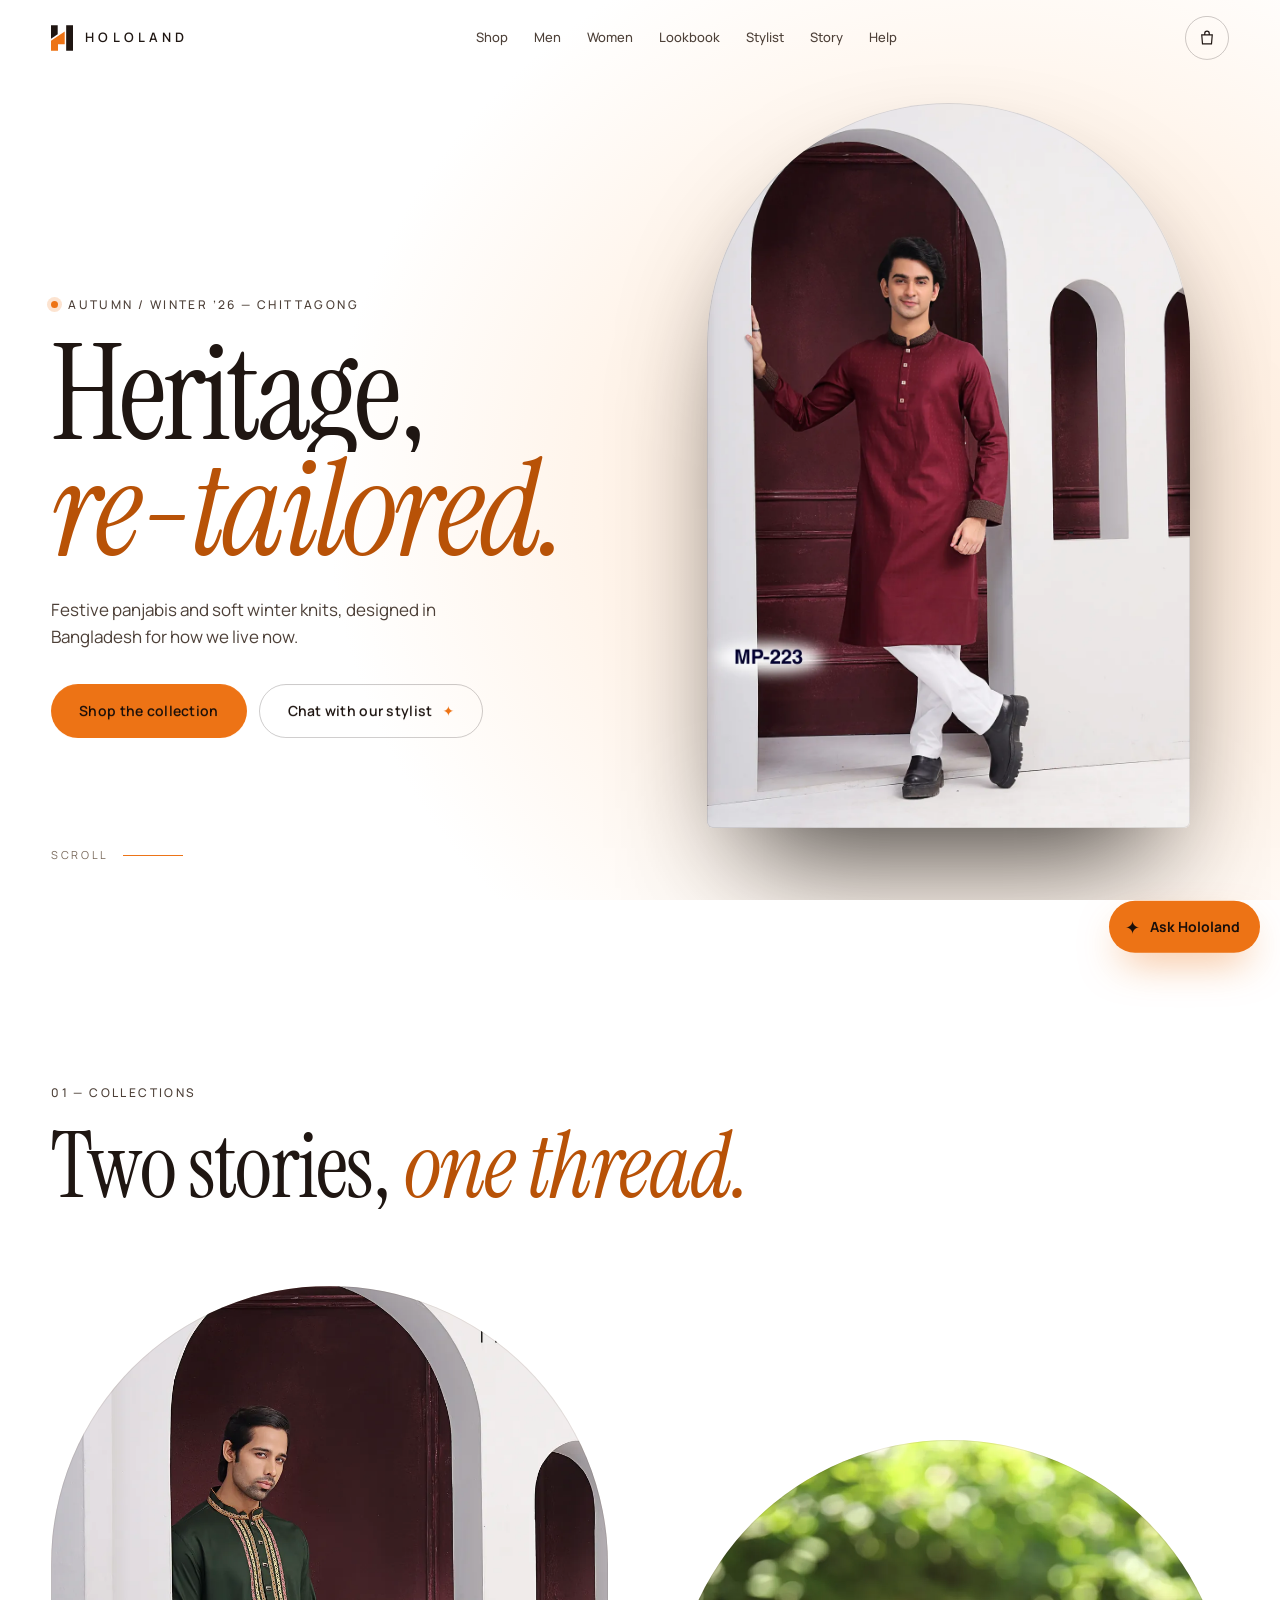
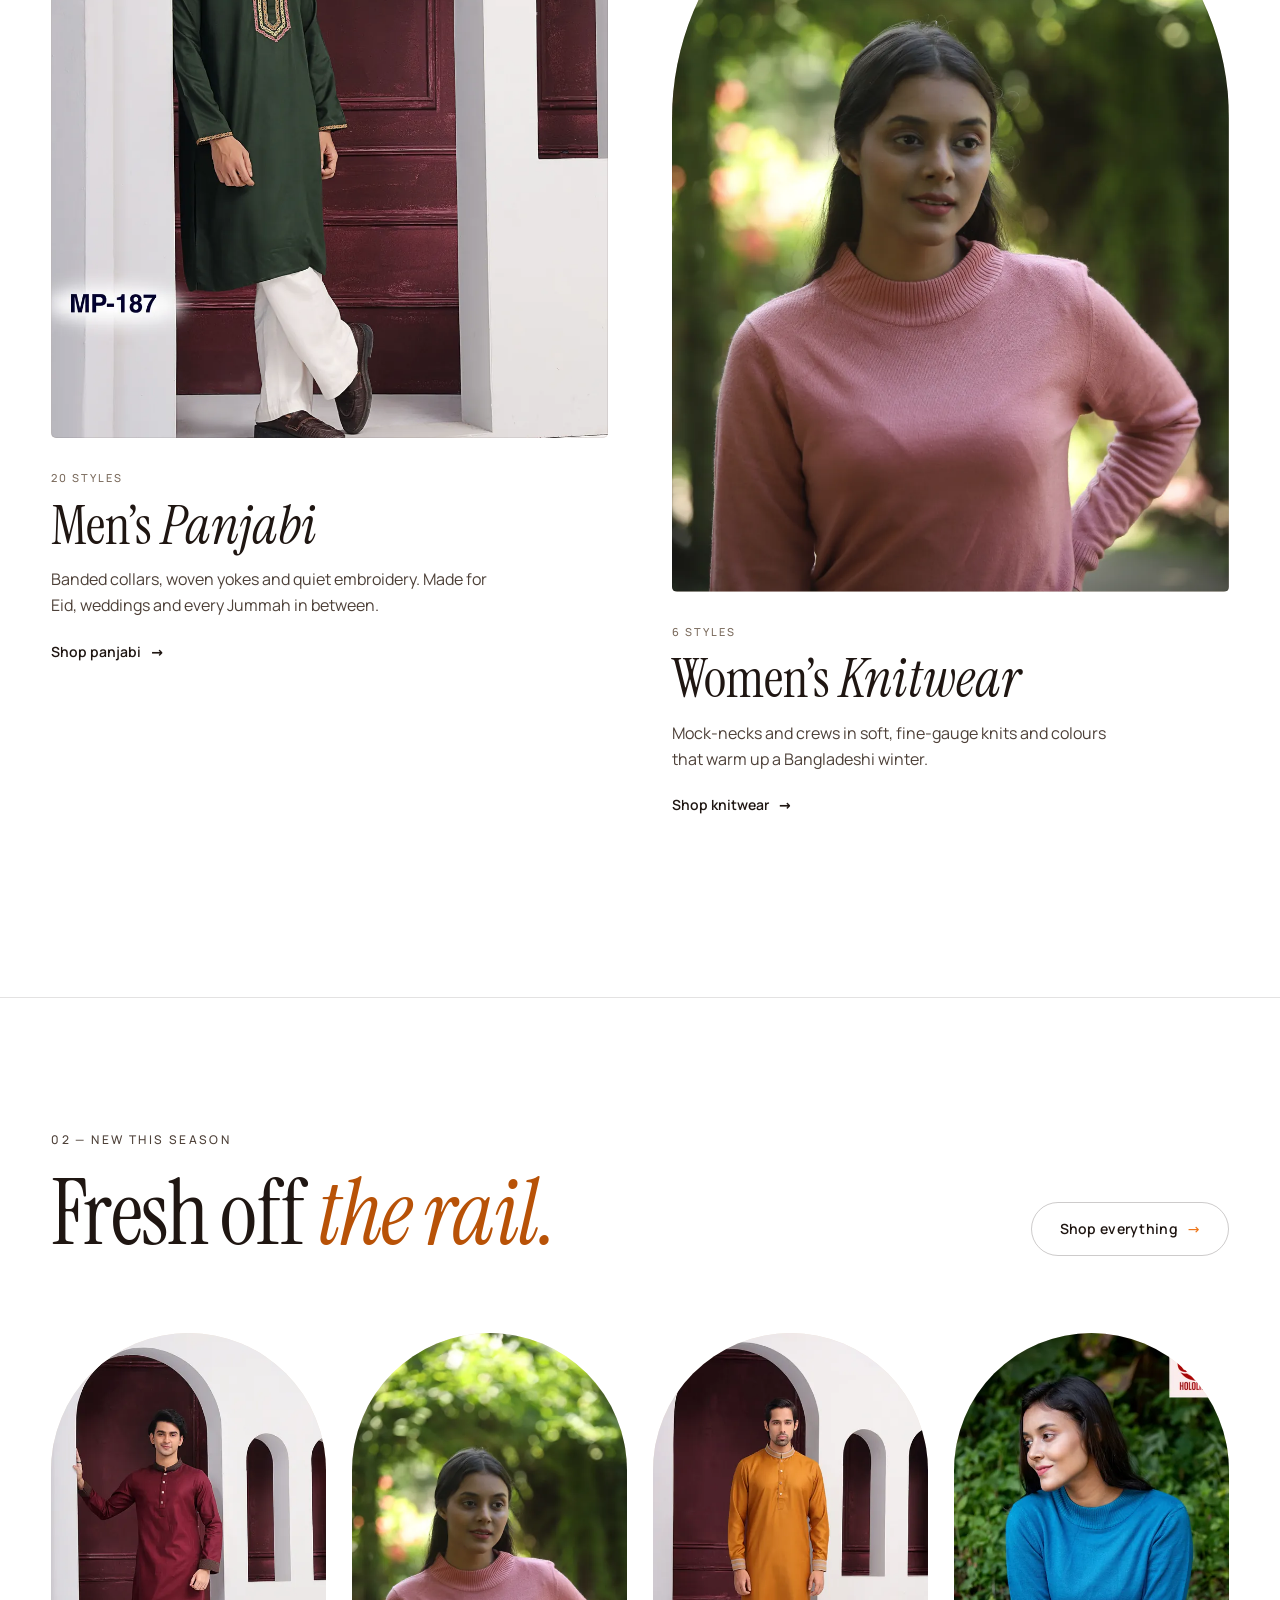
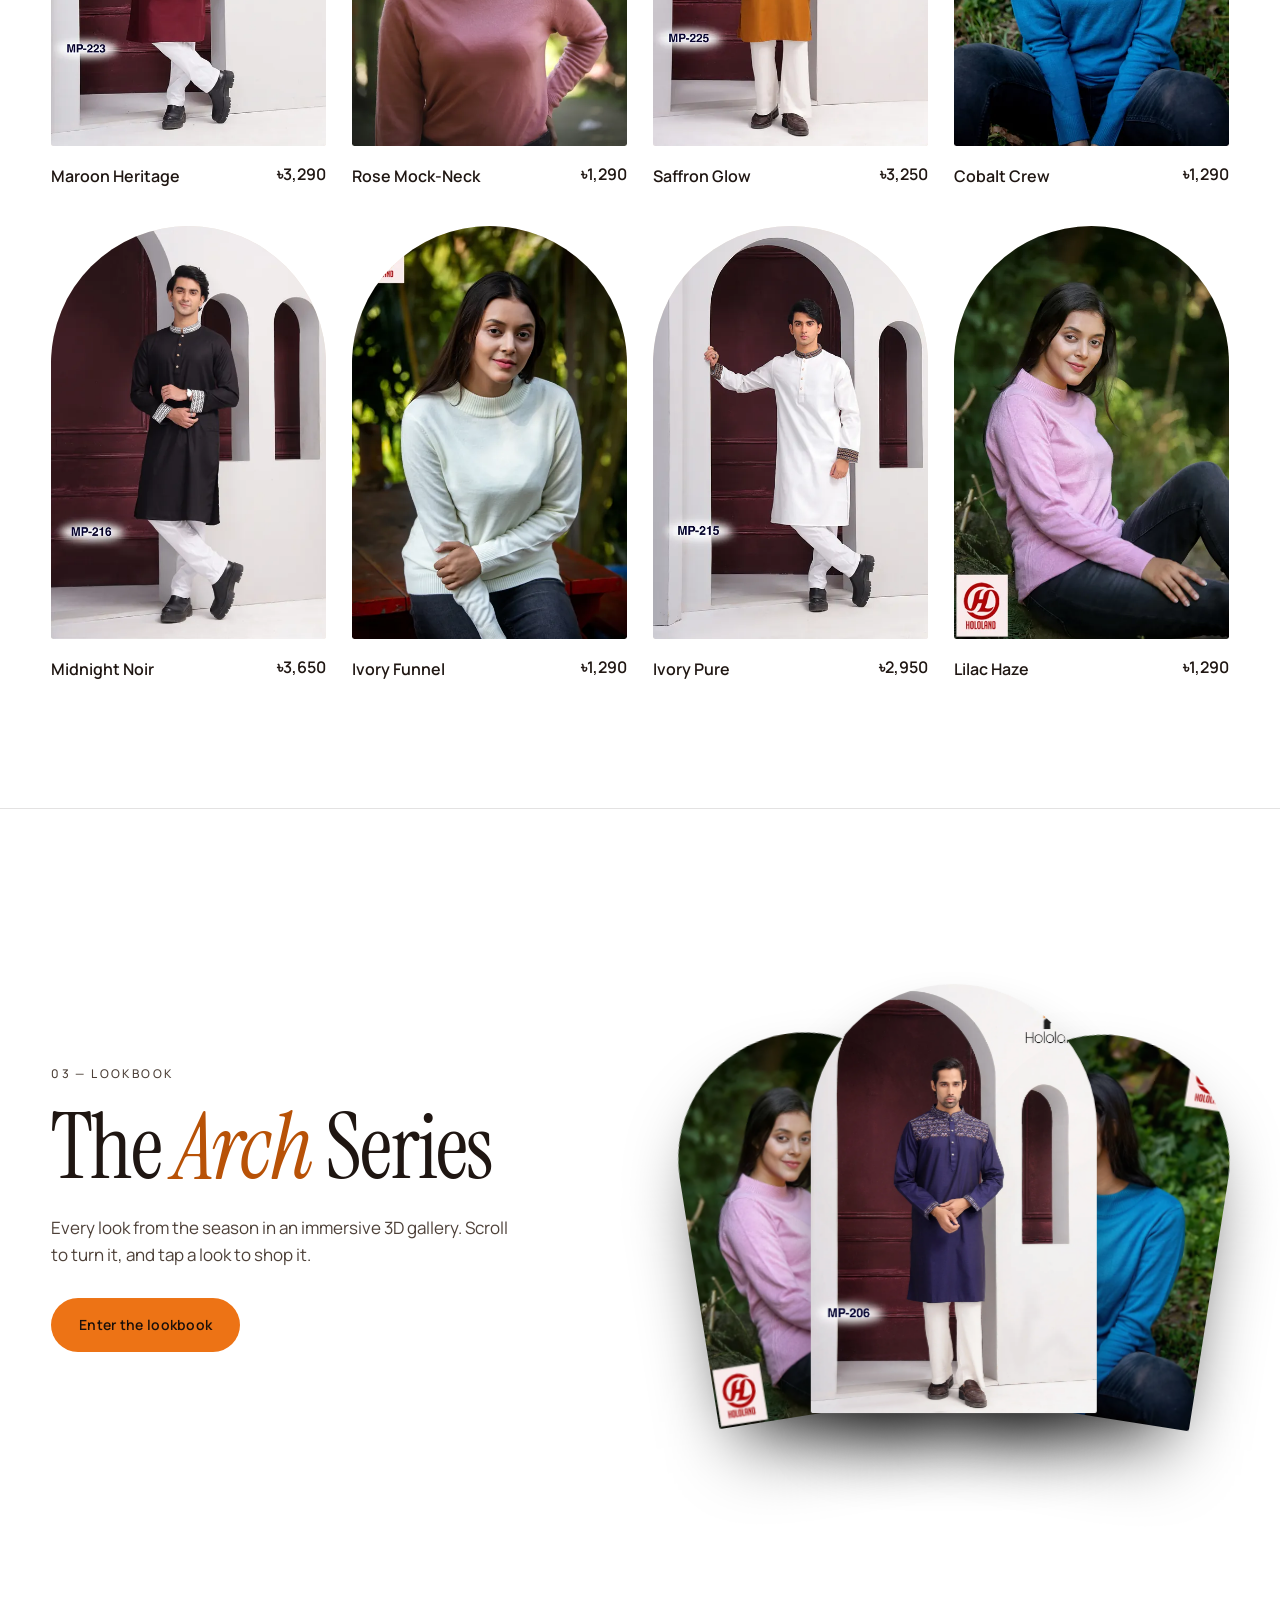
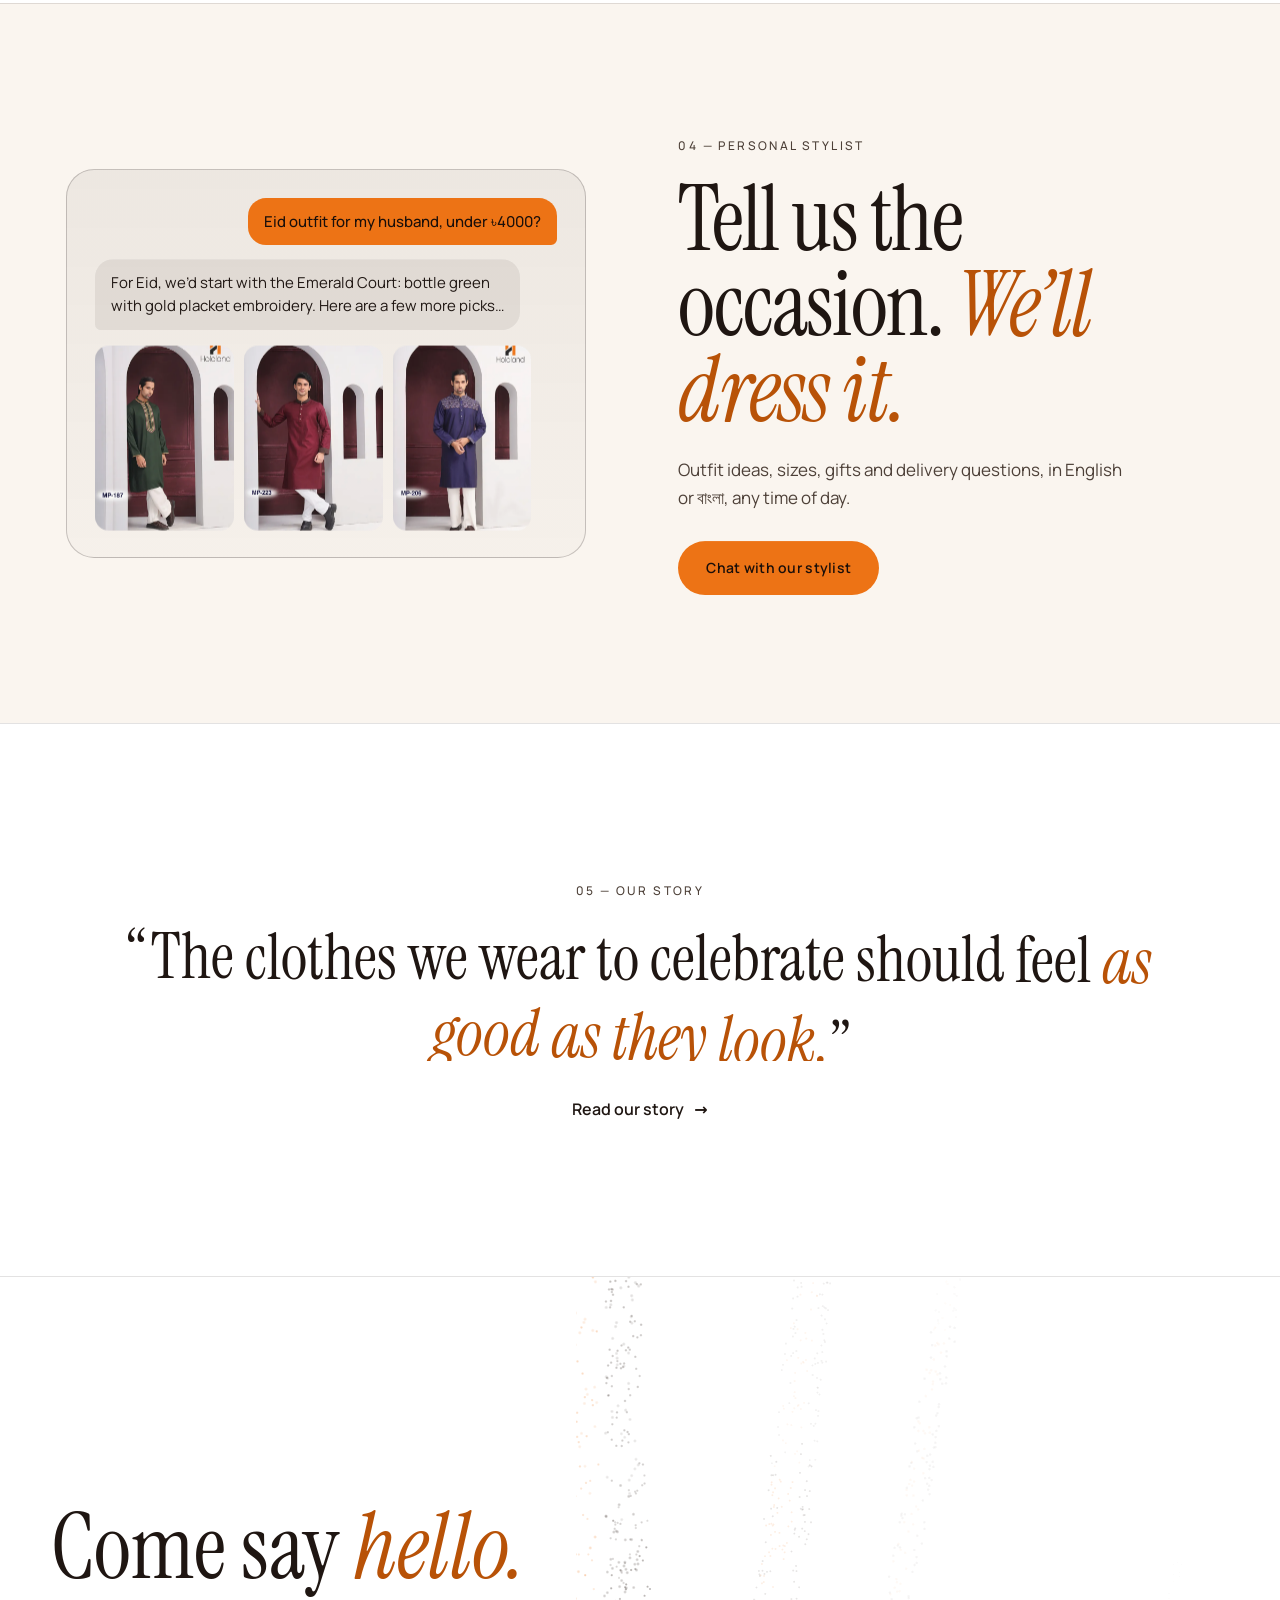
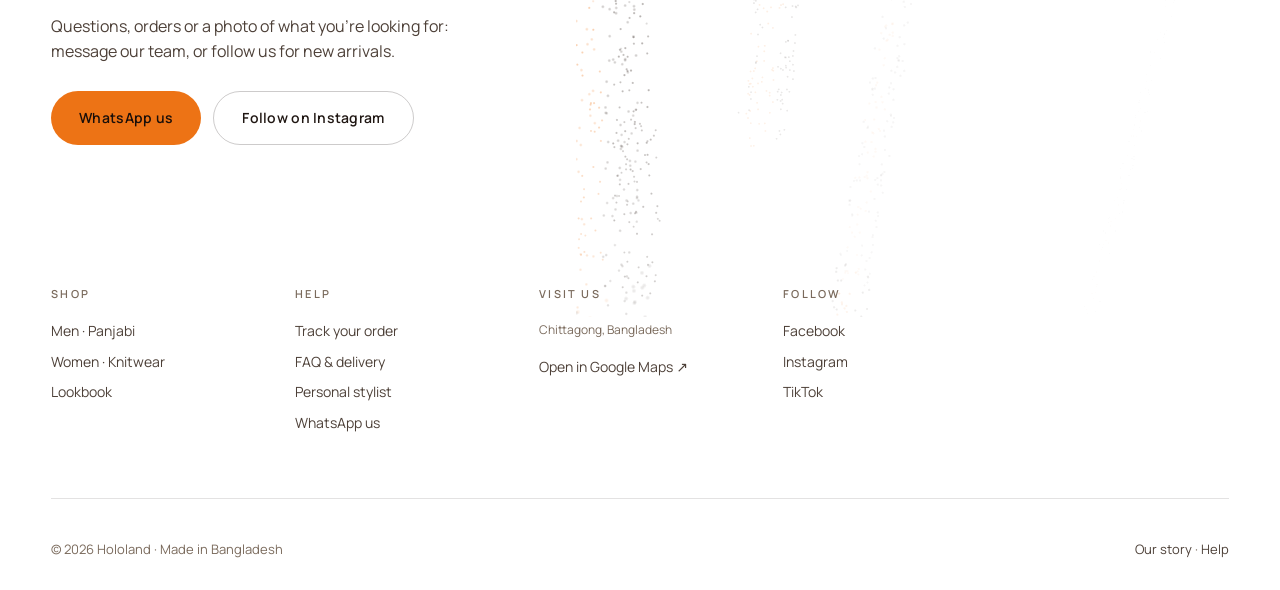
==== commit a45fa628: "Phone speed and UI fixes from a mobile sanity test Speed (Lighthouse mobile, slow 4G: performance 82" ====
--- a/index.html
+++ b/index.html
@@ -2,7 +2,7 @@
 <html lang="en">
 <head>
   <meta charset="utf-8" />
-  <meta http-equiv="Content-Security-Policy" content="default-src 'self'; script-src 'self' 'sha256-MQ8c7zWvrrDqg3tHO/yfLCXx0/FAat8g+0u73uTJDZI='; style-src 'self' 'unsafe-inline' https://fonts.googleapis.com; font-src 'self' https://fonts.gstatic.com; img-src 'self' data: blob:; media-src 'self' blob:; connect-src 'self' https://hololand.upliftdigitalpartners.workers.dev https://api.open-meteo.com; worker-src 'self' blob:; object-src 'none'; base-uri 'self'; form-action 'self'; frame-src 'none'" />
+  <meta http-equiv="Content-Security-Policy" content="default-src 'self'; script-src 'self' 'sha256-MQ8c7zWvrrDqg3tHO/yfLCXx0/FAat8g+0u73uTJDZI='; style-src 'self' 'unsafe-inline'; font-src 'self'; img-src 'self' data: blob:; media-src 'self' blob:; connect-src 'self' https://hololand.upliftdigitalpartners.workers.dev https://api.open-meteo.com; worker-src 'self' blob:; object-src 'none'; base-uri 'self'; form-action 'self'; frame-src 'none'" />
   <meta name="referrer" content="strict-origin-when-cross-origin" />
   <meta name="viewport" content="width=device-width, initial-scale=1, viewport-fit=cover" />
   <title>Hololand — Panjabi & Knitwear, Made in Bangladesh</title>
@@ -17,9 +17,12 @@
   <link rel="canonical" href="https://hololandbd.com/" />
   <link rel="icon" type="image/png" href="assets/img/favicon.png" />
   <link rel="apple-touch-icon" href="assets/img/apple-touch-icon.png" />
-  <link rel="preconnect" href="https://fonts.googleapis.com" />
-  <link rel="preconnect" href="https://fonts.gstatic.com" crossorigin />
-  <link href="https://fonts.googleapis.com/css2?family=Instrument+Serif:ital@0;1&family=Manrope:wght@300;400;500;600;700&family=Hind+Siliguri:wght@400;500;600&display=swap" rel="stylesheet" />
+  <link rel="preload" href="assets/fonts/manrope-latin-wght-normal.woff2" as="font" type="font/woff2" crossorigin />
+  <link rel="preload" href="assets/fonts/instrument-serif-latin-400-normal.woff2" as="font" type="font/woff2" crossorigin />
+  <link rel="stylesheet" href="assets/css/fonts.css" />
+  <link rel="preload" href="assets/data/products.json" as="fetch" crossorigin />
+  <link rel="preload" href="assets/data/content.json" as="fetch" crossorigin />
+  <link rel="preload" href="https://hololand.upliftdigitalpartners.workers.dev/stock" as="fetch" crossorigin />
   <link rel="stylesheet" href="assets/css/style.css" />
   <link rel="stylesheet" href="assets/css/pages.css" />
   <link rel="preload" as="image" href="assets/img/mp-223-lg.webp" />
@@ -114,10 +117,10 @@
       <a href="story.html" class="link-arrow" data-reveal>Read our story <i>→</i></a>
     </section>
   </main>
-  <script src="assets/vendor/gsap.min.js"></script>
-  <script src="assets/vendor/ScrollTrigger.min.js"></script>
-  <script src="assets/vendor/SplitText.min.js"></script>
-  <script src="assets/vendor/lenis.min.js"></script>
+  <script defer src="assets/vendor/gsap.min.js"></script>
+  <script defer src="assets/vendor/ScrollTrigger.min.js"></script>
+  <script defer src="assets/vendor/SplitText.min.js"></script>
+  <script defer src="assets/vendor/lenis.min.js"></script>
   <script type="module" src="assets/js/pages/home.js"></script>
 </body>
 </html>
--- a/assets/css/fonts.css
+++ b/assets/css/fonts.css
@@ -0,0 +1,122 @@
+/* Self-hosted fonts (SIL Open Font License, see assets/fonts/LICENSE-*.txt).
+   unicode-range means a phone only downloads the files for the letters on the page. */
+@font-face {
+  font-family: 'Instrument Serif';
+  font-style: normal;
+  font-display: swap;
+  font-weight: 400;
+  src: url(../fonts/instrument-serif-latin-ext-400-normal.woff2) format('woff2');
+  unicode-range: U+0100-02BA,U+02BD-02C5,U+02C7-02CC,U+02CE-02D7,U+02DD-02FF,U+0304,U+0308,U+0329,U+1D00-1DBF,U+1E00-1E9F,U+1EF2-1EFF,U+2020,U+20A0-20AB,U+20AD-20C0,U+2113,U+2C60-2C7F,U+A720-A7FF;
+}
+@font-face {
+  font-family: 'Instrument Serif';
+  font-style: normal;
+  font-display: swap;
+  font-weight: 400;
+  src: url(../fonts/instrument-serif-latin-400-normal.woff2) format('woff2');
+  unicode-range: U+0000-00FF,U+0131,U+0152-0153,U+02BB-02BC,U+02C6,U+02DA,U+02DC,U+0304,U+0308,U+0329,U+2000-206F,U+20AC,U+2122,U+2191,U+2193,U+2212,U+2215,U+FEFF,U+FFFD;
+}
+@font-face {
+  font-family: 'Instrument Serif';
+  font-style: italic;
+  font-display: swap;
+  font-weight: 400;
+  src: url(../fonts/instrument-serif-latin-ext-400-italic.woff2) format('woff2');
+  unicode-range: U+0100-02BA,U+02BD-02C5,U+02C7-02CC,U+02CE-02D7,U+02DD-02FF,U+0304,U+0308,U+0329,U+1D00-1DBF,U+1E00-1E9F,U+1EF2-1EFF,U+2020,U+20A0-20AB,U+20AD-20C0,U+2113,U+2C60-2C7F,U+A720-A7FF;
+}
+@font-face {
+  font-family: 'Instrument Serif';
+  font-style: italic;
+  font-display: swap;
+  font-weight: 400;
+  src: url(../fonts/instrument-serif-latin-400-italic.woff2) format('woff2');
+  unicode-range: U+0000-00FF,U+0131,U+0152-0153,U+02BB-02BC,U+02C6,U+02DA,U+02DC,U+0304,U+0308,U+0329,U+2000-206F,U+20AC,U+2122,U+2191,U+2193,U+2212,U+2215,U+FEFF,U+FFFD;
+}
+@font-face {
+  font-family: 'Manrope';
+  font-style: normal;
+  font-display: swap;
+  font-weight: 200 800;
+  src: url(../fonts/manrope-latin-ext-wght-normal.woff2) format('woff2');
+  unicode-range: U+0100-02BA,U+02BD-02C5,U+02C7-02CC,U+02CE-02D7,U+02DD-02FF,U+0304,U+0308,U+0329,U+1D00-1DBF,U+1E00-1E9F,U+1EF2-1EFF,U+2020,U+20A0-20AB,U+20AD-20C0,U+2113,U+2C60-2C7F,U+A720-A7FF;
+}
+@font-face {
+  font-family: 'Manrope';
+  font-style: normal;
+  font-display: swap;
+  font-weight: 200 800;
+  src: url(../fonts/manrope-latin-wght-normal.woff2) format('woff2');
+  unicode-range: U+0000-00FF,U+0131,U+0152-0153,U+02BB-02BC,U+02C6,U+02DA,U+02DC,U+0304,U+0308,U+0329,U+2000-206F,U+20AC,U+2122,U+2191,U+2193,U+2212,U+2215,U+FEFF,U+FFFD;
+}
+@font-face {
+  font-family: 'Hind Siliguri';
+  font-style: normal;
+  font-display: swap;
+  font-weight: 400;
+  src: url(../fonts/hind-siliguri-bengali-400-normal.woff2) format('woff2');
+  unicode-range: U+0951-0952,U+0964-0965,U+0980-09FE,U+1CD0,U+1CD2,U+1CD5-1CD6,U+1CD8,U+1CE1,U+1CEA,U+1CED,U+1CF2,U+1CF5-1CF7,U+200C-200D,U+20B9,U+25CC,U+A8F1;
+}
+@font-face {
+  font-family: 'Hind Siliguri';
+  font-style: normal;
+  font-display: swap;
+  font-weight: 400;
+  src: url(../fonts/hind-siliguri-latin-ext-400-normal.woff2) format('woff2');
+  unicode-range: U+0100-02BA,U+02BD-02C5,U+02C7-02CC,U+02CE-02D7,U+02DD-02FF,U+0304,U+0308,U+0329,U+1D00-1DBF,U+1E00-1E9F,U+1EF2-1EFF,U+2020,U+20A0-20AB,U+20AD-20C0,U+2113,U+2C60-2C7F,U+A720-A7FF;
+}
+@font-face {
+  font-family: 'Hind Siliguri';
+  font-style: normal;
+  font-display: swap;
+  font-weight: 400;
+  src: url(../fonts/hind-siliguri-latin-400-normal.woff2) format('woff2');
+  unicode-range: U+0000-00FF,U+0131,U+0152-0153,U+02BB-02BC,U+02C6,U+02DA,U+02DC,U+0304,U+0308,U+0329,U+2000-206F,U+20AC,U+2122,U+2191,U+2193,U+2212,U+2215,U+FEFF,U+FFFD;
+}
+@font-face {
+  font-family: 'Hind Siliguri';
+  font-style: normal;
+  font-display: swap;
+  font-weight: 500;
+  src: url(../fonts/hind-siliguri-bengali-500-normal.woff2) format('woff2');
+  unicode-range: U+0951-0952,U+0964-0965,U+0980-09FE,U+1CD0,U+1CD2,U+1CD5-1CD6,U+1CD8,U+1CE1,U+1CEA,U+1CED,U+1CF2,U+1CF5-1CF7,U+200C-200D,U+20B9,U+25CC,U+A8F1;
+}
+@font-face {
+  font-family: 'Hind Siliguri';
+  font-style: normal;
+  font-display: swap;
+  font-weight: 500;
+  src: url(../fonts/hind-siliguri-latin-ext-500-normal.woff2) format('woff2');
+  unicode-range: U+0100-02BA,U+02BD-02C5,U+02C7-02CC,U+02CE-02D7,U+02DD-02FF,U+0304,U+0308,U+0329,U+1D00-1DBF,U+1E00-1E9F,U+1EF2-1EFF,U+2020,U+20A0-20AB,U+20AD-20C0,U+2113,U+2C60-2C7F,U+A720-A7FF;
+}
+@font-face {
+  font-family: 'Hind Siliguri';
+  font-style: normal;
+  font-display: swap;
+  font-weight: 500;
+  src: url(../fonts/hind-siliguri-latin-500-normal.woff2) format('woff2');
+  unicode-range: U+0000-00FF,U+0131,U+0152-0153,U+02BB-02BC,U+02C6,U+02DA,U+02DC,U+0304,U+0308,U+0329,U+2000-206F,U+20AC,U+2122,U+2191,U+2193,U+2212,U+2215,U+FEFF,U+FFFD;
+}
+@font-face {
+  font-family: 'Hind Siliguri';
+  font-style: normal;
+  font-display: swap;
+  font-weight: 600;
+  src: url(../fonts/hind-siliguri-bengali-600-normal.woff2) format('woff2');
+  unicode-range: U+0951-0952,U+0964-0965,U+0980-09FE,U+1CD0,U+1CD2,U+1CD5-1CD6,U+1CD8,U+1CE1,U+1CEA,U+1CED,U+1CF2,U+1CF5-1CF7,U+200C-200D,U+20B9,U+25CC,U+A8F1;
+}
+@font-face {
+  font-family: 'Hind Siliguri';
+  font-style: normal;
+  font-display: swap;
+  font-weight: 600;
+  src: url(../fonts/hind-siliguri-latin-ext-600-normal.woff2) format('woff2');
+  unicode-range: U+0100-02BA,U+02BD-02C5,U+02C7-02CC,U+02CE-02D7,U+02DD-02FF,U+0304,U+0308,U+0329,U+1D00-1DBF,U+1E00-1E9F,U+1EF2-1EFF,U+2020,U+20A0-20AB,U+20AD-20C0,U+2113,U+2C60-2C7F,U+A720-A7FF;
+}
+@font-face {
+  font-family: 'Hind Siliguri';
+  font-style: normal;
+  font-display: swap;
+  font-weight: 600;
+  src: url(../fonts/hind-siliguri-latin-600-normal.woff2) format('woff2');
+  unicode-range: U+0000-00FF,U+0131,U+0152-0153,U+02BB-02BC,U+02C6,U+02DA,U+02DC,U+0304,U+0308,U+0329,U+2000-206F,U+20AC,U+2122,U+2191,U+2193,U+2212,U+2215,U+FEFF,U+FFFD;
+}
--- a/assets/css/style.css
+++ b/assets/css/style.css
@@ -115,7 +115,7 @@
   animation: grain 1s steps(6) infinite;
 }
 /* Lite mode (phones, low-power devices): drop the costly always-on effects */
-.lite .grain, .lite .footer__gl { display: none; }
+.lite .grain { display: none; }
 .lite .stylist__glow { animation: none; filter: none; }
 .lite .nav.is-scrolled { background: rgba(var(--bg-rgb), .94); }
 .lite .nav, .lite .card__add, .lite .card__tag, .lite .shopbar, .lite .pdp-bar, .lite .lb-tile span, .lite .modal__scrim, .lite .drawer__scrim { backdrop-filter: none !important; -webkit-backdrop-filter: none !important; }
@@ -288,6 +288,10 @@
 .card__add:hover { color: var(--ink); }
 .card__add::before { background: var(--cream); }
 .card__tag { position: absolute; top: 14px; left: 50%; transform: translateX(-50%); font-size: 10px; letter-spacing: .16em; text-transform: uppercase; padding: 5px 10px; border-radius: 99px; background: rgba(var(--bg-rgb), .6); backdrop-filter: blur(6px); -webkit-backdrop-filter: blur(6px); z-index: 1; white-space: nowrap; }
+.price-was { color: var(--muted); font-weight: 400; font-size: .85em; margin-right: 2px; }
+.price-now { color: var(--orange-2); }
+.price-off { display: inline-block; padding: 1px 6px; border-radius: 99px; background: var(--orange); color: var(--on-orange); font-size: 11px; font-weight: 700; vertical-align: 2px; }
+.card__price .price-off { font-size: 10px; }
 .card__info { display: flex; justify-content: space-between; align-items: flex-start; gap: 10px; padding-top: 16px; }
 .card__info h3 { margin: 4px 0 0; font-size: 16px; font-weight: 600; line-height: 1.3; }
 .card__price { font-weight: 600; white-space: nowrap; }
@@ -370,14 +374,15 @@
 .newsletter input:focus { border-color: var(--orange); }
 .footer__note { color: var(--orange-2); font-size: 14px; min-height: 22px; }
 .footer__cols { position: relative; display: grid; grid-template-columns: repeat(4, minmax(0, 220px)); gap: 24px; margin-top: 40px; }
-.footer__cols h4 { margin: 0 0 14px; font-size: 11px; letter-spacing: .2em; text-transform: uppercase; color: var(--muted); font-weight: 600; }
+.footer__cols h3 { margin: 0 0 14px; font-size: 11px; letter-spacing: .2em; text-transform: uppercase; color: var(--muted); font-weight: 600; }
 .footer__cols a, .footer__cols span { display: block; color: var(--cream-2); font-size: 14px; padding: 4px 0; transition: color .3s; cursor: pointer; }
 .footer__cols span { cursor: default; font-size: 12px; color: var(--muted); }
 .footer__cols a:hover { color: var(--orange-2); }
 .footer__bottom { position: relative; display: flex; justify-content: space-between; gap: 20px; flex-wrap: wrap; padding-top: 40px; margin-top: 60px; border-top: 1px solid var(--line); color: var(--muted); font-size: 13px; }
 @media (max-width: 900px) {
-  .footer__top { min-height: 380px; align-items: flex-start; }
-  .footer__gl { width: 100%; height: 460px; opacity: .45; }
+  .footer__top { min-height: 0; align-items: flex-start; }
+  /* Phones: the 3D logo gets its own space at the top of the footer */
+  .footer__gl { position: relative; width: calc(100% + 2 * var(--gutter)); height: 300px; margin: -40px calc(-1 * var(--gutter)) 8px; opacity: 1; touch-action: pan-y; }
   .footer__cols { grid-template-columns: repeat(2, 1fr); }
 }
 
@@ -468,6 +473,10 @@
 .promo__msg { font-weight: 600; font-size: 12px; min-height: 1em; }
 .promo__msg.is-ok { color: #43d17a; }
 .promo__msg.is-err { color: #ff9a8f; }
+.eta { margin: 14px 0 0; font-size: 13px; font-weight: 600; color: var(--cream-2); }
+.eta:empty { display: none; }
+.co-eta { display: block; margin-top: 8px; font-size: 12px; font-weight: 600; color: var(--orange-2); letter-spacing: 0; }
+.co-eta:empty { display: none; }
 .checkout__privacy { margin: -4px 0 0; font-size: 12px; color: var(--muted); }
 .checkout__sum { display: grid; grid-template-columns: 1fr auto; gap: 6px 12px; margin-bottom: 14px; font-size: 14px; color: var(--cream-2); }
 .checkout__sum strong { font-size: 17px; color: var(--cream); margin-top: 4px; }
@@ -525,6 +534,12 @@
 .seg button.is-active { background: var(--cream); color: var(--ink); }
 .seg--sm button { padding: 6px 12px; }
 .link-btn { font-size: 13px; color: var(--orange-2); text-decoration: underline; text-underline-offset: 3px; align-self: flex-start; }
+/* Phones: small text links get a bigger invisible tap area (same look, easier to hit). */
+@media (pointer: coarse) {
+  body:not(.adm) :is(.link-btn, .link-arrow, .studio__human) { position: relative; }
+  body:not(.adm) :is(.link-btn, .link-arrow, .studio__human)::after { content: ''; position: absolute; inset: -12px -8px; }
+  .footer__cols a, .footer__cols span { padding: 9px 0; }
+}
 .btn--sm { height: 42px; padding: 0 18px; font-size: 13px; }
 
 .gift__progress { display: flex; gap: 6px; }
--- a/assets/css/pages.css
+++ b/assets/css/pages.css
@@ -98,6 +98,9 @@
 .empty h3 em { color: var(--orange-2); }
 .empty p { color: var(--cream-2); margin: 0 0 22px; }
 .empty__cta { display: flex; gap: 10px; justify-content: center; flex-wrap: wrap; }
+/* Hold the space until the categories and products arrive, so nothing jumps on phones. */
+.shopbar .tabs { min-height: 51px; }
+.grid--shop.is-pending { min-height: 110vh; }
 @media (max-width: 960px) {
   .shop-layout { grid-template-columns: 1fr; }
   .grid--shop { grid-template-columns: repeat(2, 1fr); }
@@ -106,6 +109,9 @@
   .filters.is-open { transform: none; box-shadow: 0 0 0 100vmax var(--scrim), 0 -30px 80px -20px #000; }
   body.filters-open .page { z-index: 60; }
   .filters__head, .filters__apply { display: flex; }
+  /* Nothing in the sheet may shrink (the button used to collapse to 0 px), and "Show results" stays in reach. */
+  .filters > * { flex-shrink: 0; }
+  .filters__apply { position: sticky; bottom: 0; z-index: 1; box-shadow: 0 -18px 22px 6px var(--ink-2); }
   .shopbar .tabs { width: 100%; overflow-x: auto; scrollbar-width: none; }
   .shopbar .tabs button { flex: none; }
   .shopbar__right { width: 100%; justify-content: space-between; }
@@ -183,6 +189,14 @@
 .lookbook__caption { pointer-events: auto; }
 .lookbook__cta { margin-top: 12px; }
 .lookbook[hidden] { display: none; }
+.lb-masonry:empty { min-height: 120vh; } /* until the photos arrive */
+/* Phones get the photo grid only (see lookbook.js); hide the 3D gallery before it's laid out. */
+.lb-phone { display: none; }
+@media (pointer: coarse), (max-width: 899px) {
+  .lookbook, .lb-hero__scroll { display: none; }
+  .lb-desk { display: none; }
+  .lb-phone { display: inline; }
+}
 .lb-all { padding: clamp(80px, 10vw, 140px) 0; border-top: 1px solid var(--line); }
 .lb-masonry { columns: 4 240px; column-gap: 14px; padding: 0 var(--gutter); }
 .lb-tile { position: relative; display: block; margin-bottom: 14px; break-inside: avoid; border-radius: 999px 999px 16px 16px; overflow: hidden; background: var(--ink-3); }
@@ -223,8 +237,8 @@
 .values { display: grid; grid-template-columns: repeat(3, 1fr); gap: 16px; padding: 0 var(--gutter) clamp(80px, 10vw, 140px); background: var(--ink); position: relative; z-index: 2; }
 .value { padding: 30px; border: 1px solid var(--line); border-radius: 24px; background: var(--ink-2); }
 .value__num { font-size: 11px; letter-spacing: .2em; color: var(--muted); }
-.value h3 { font-family: var(--serif); font-weight: 400; font-size: clamp(30px, 2.6vw, 40px); line-height: 1.05; margin: 16px 0 12px; }
-.value h3 em { color: var(--orange-2); }
+.value h2 { font-family: var(--serif); font-weight: 400; font-size: clamp(30px, 2.6vw, 40px); line-height: 1.05; margin: 16px 0 12px; }
+.value h2 em { color: var(--orange-2); }
 .value p { color: var(--cream-2); margin: 0; }
 .page--story .story__strip { padding: 0 var(--gutter); margin: 0 0 clamp(80px, 10vw, 140px); }
 @media (max-width: 860px) {
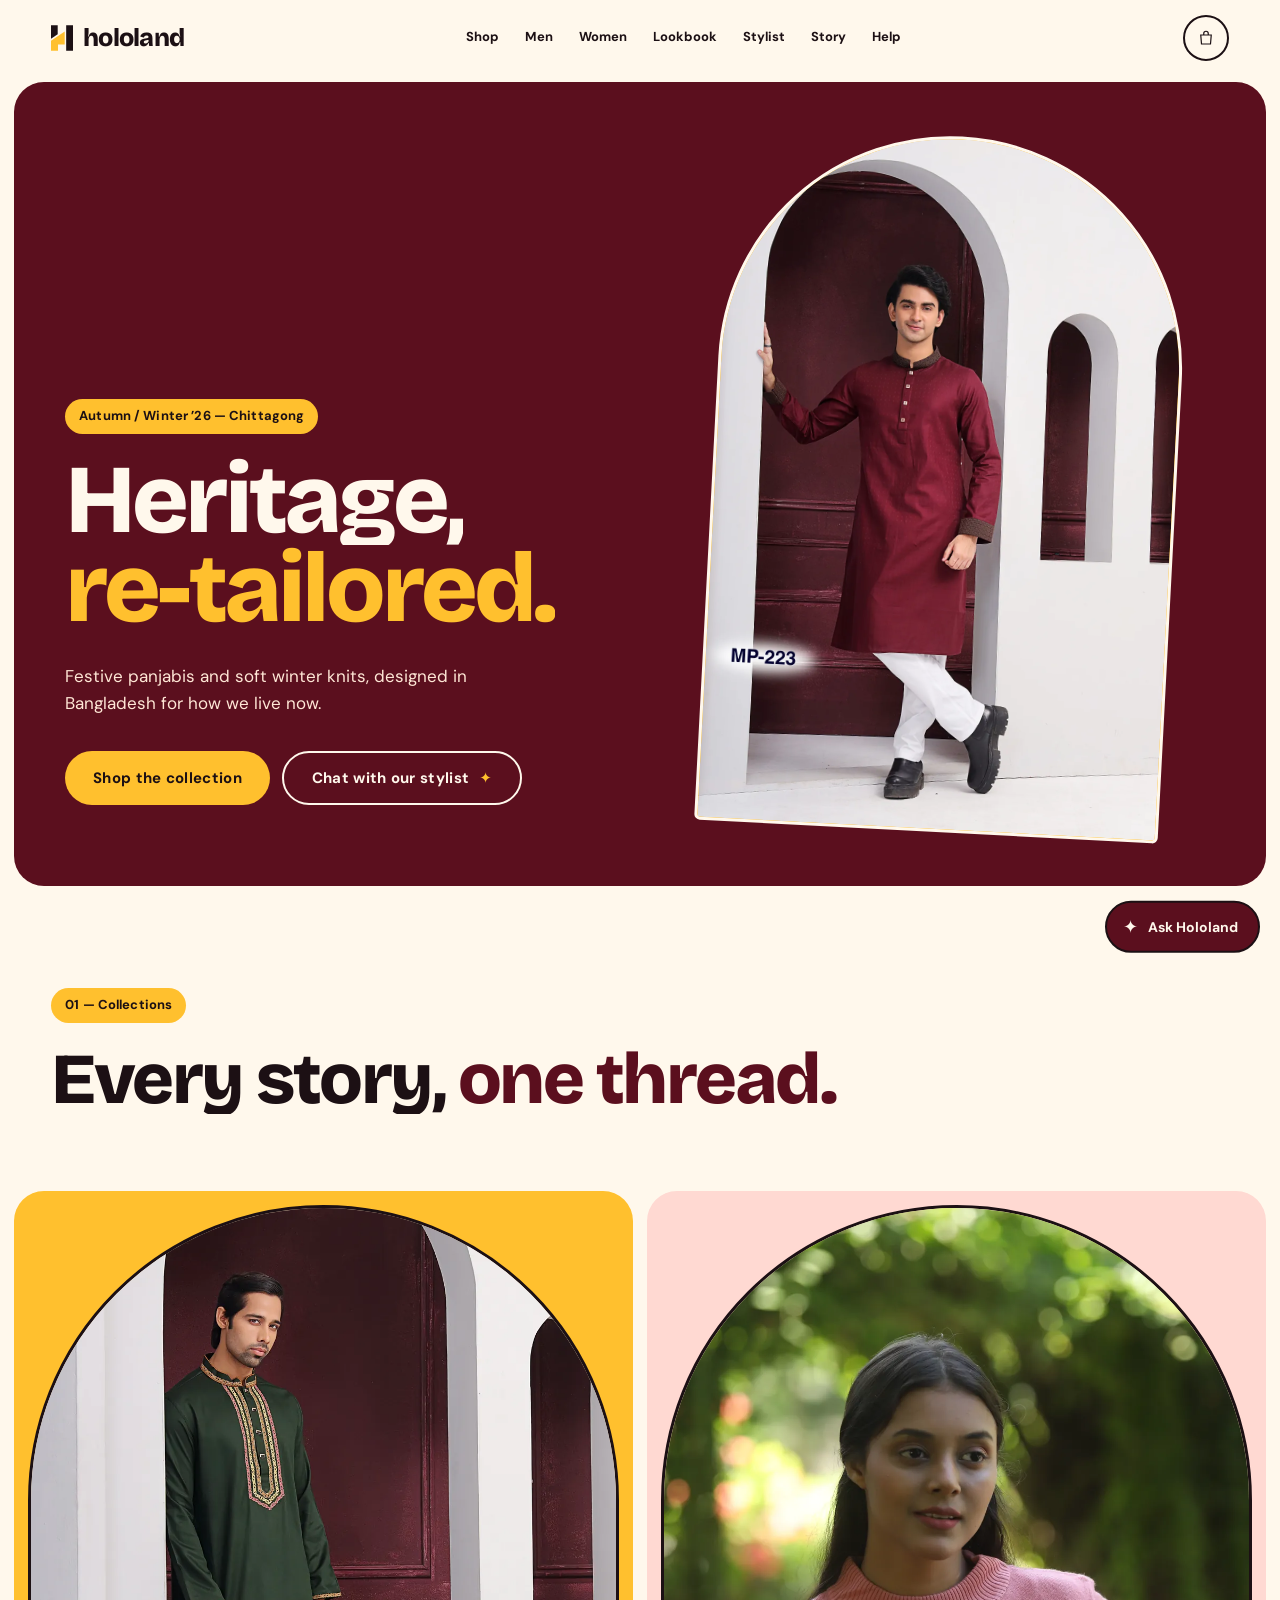
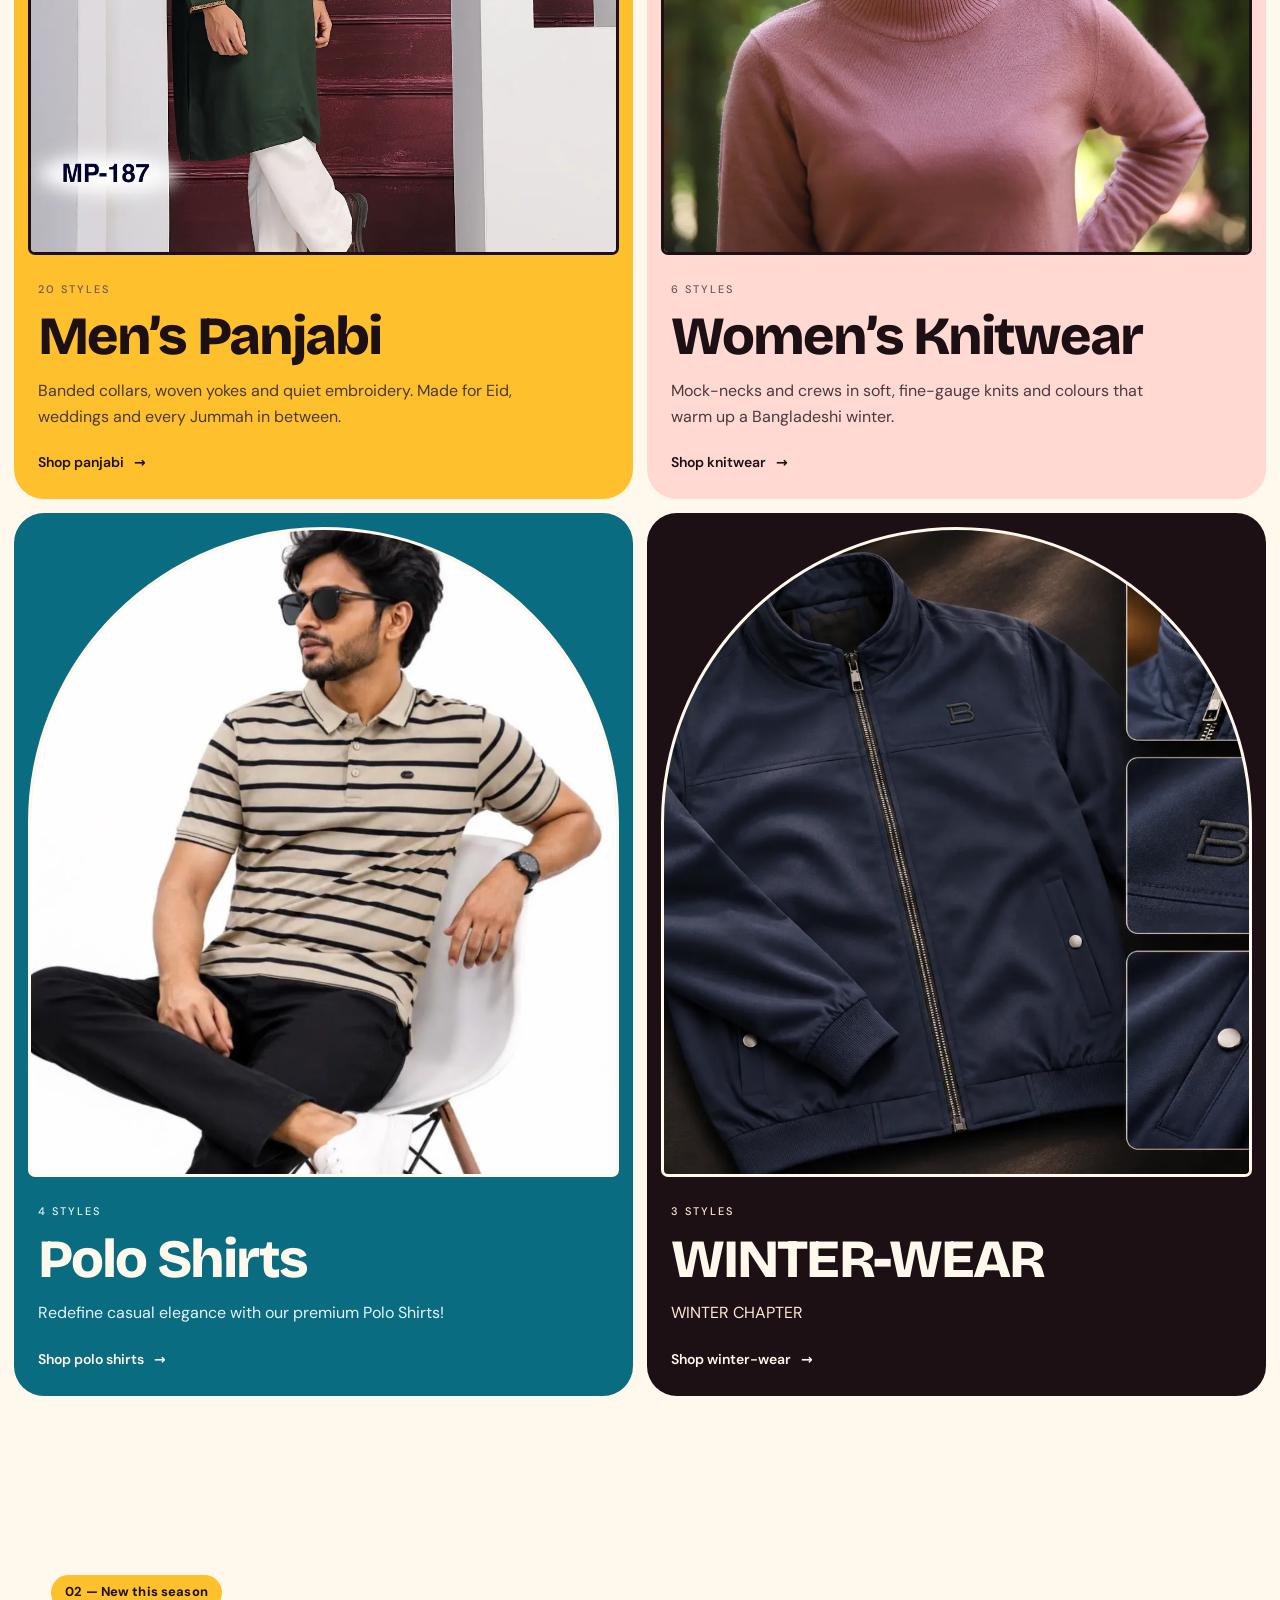
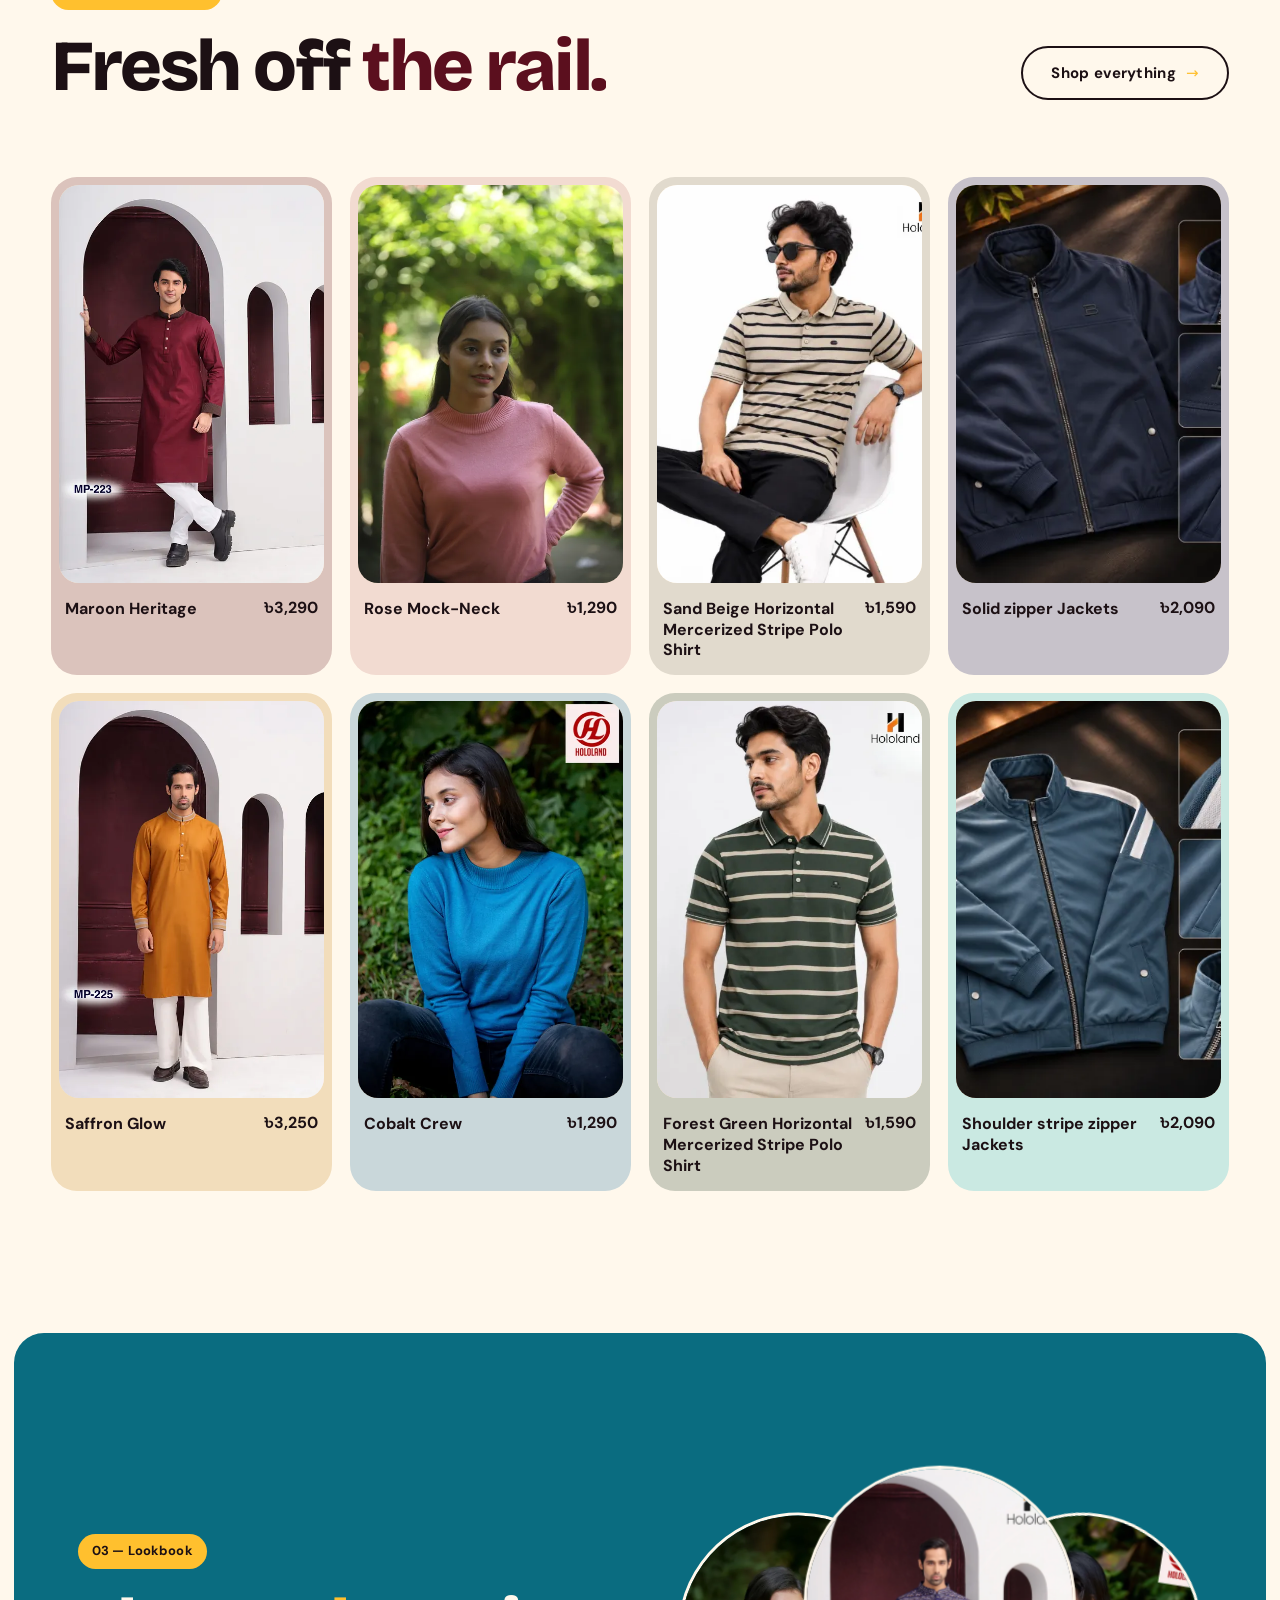
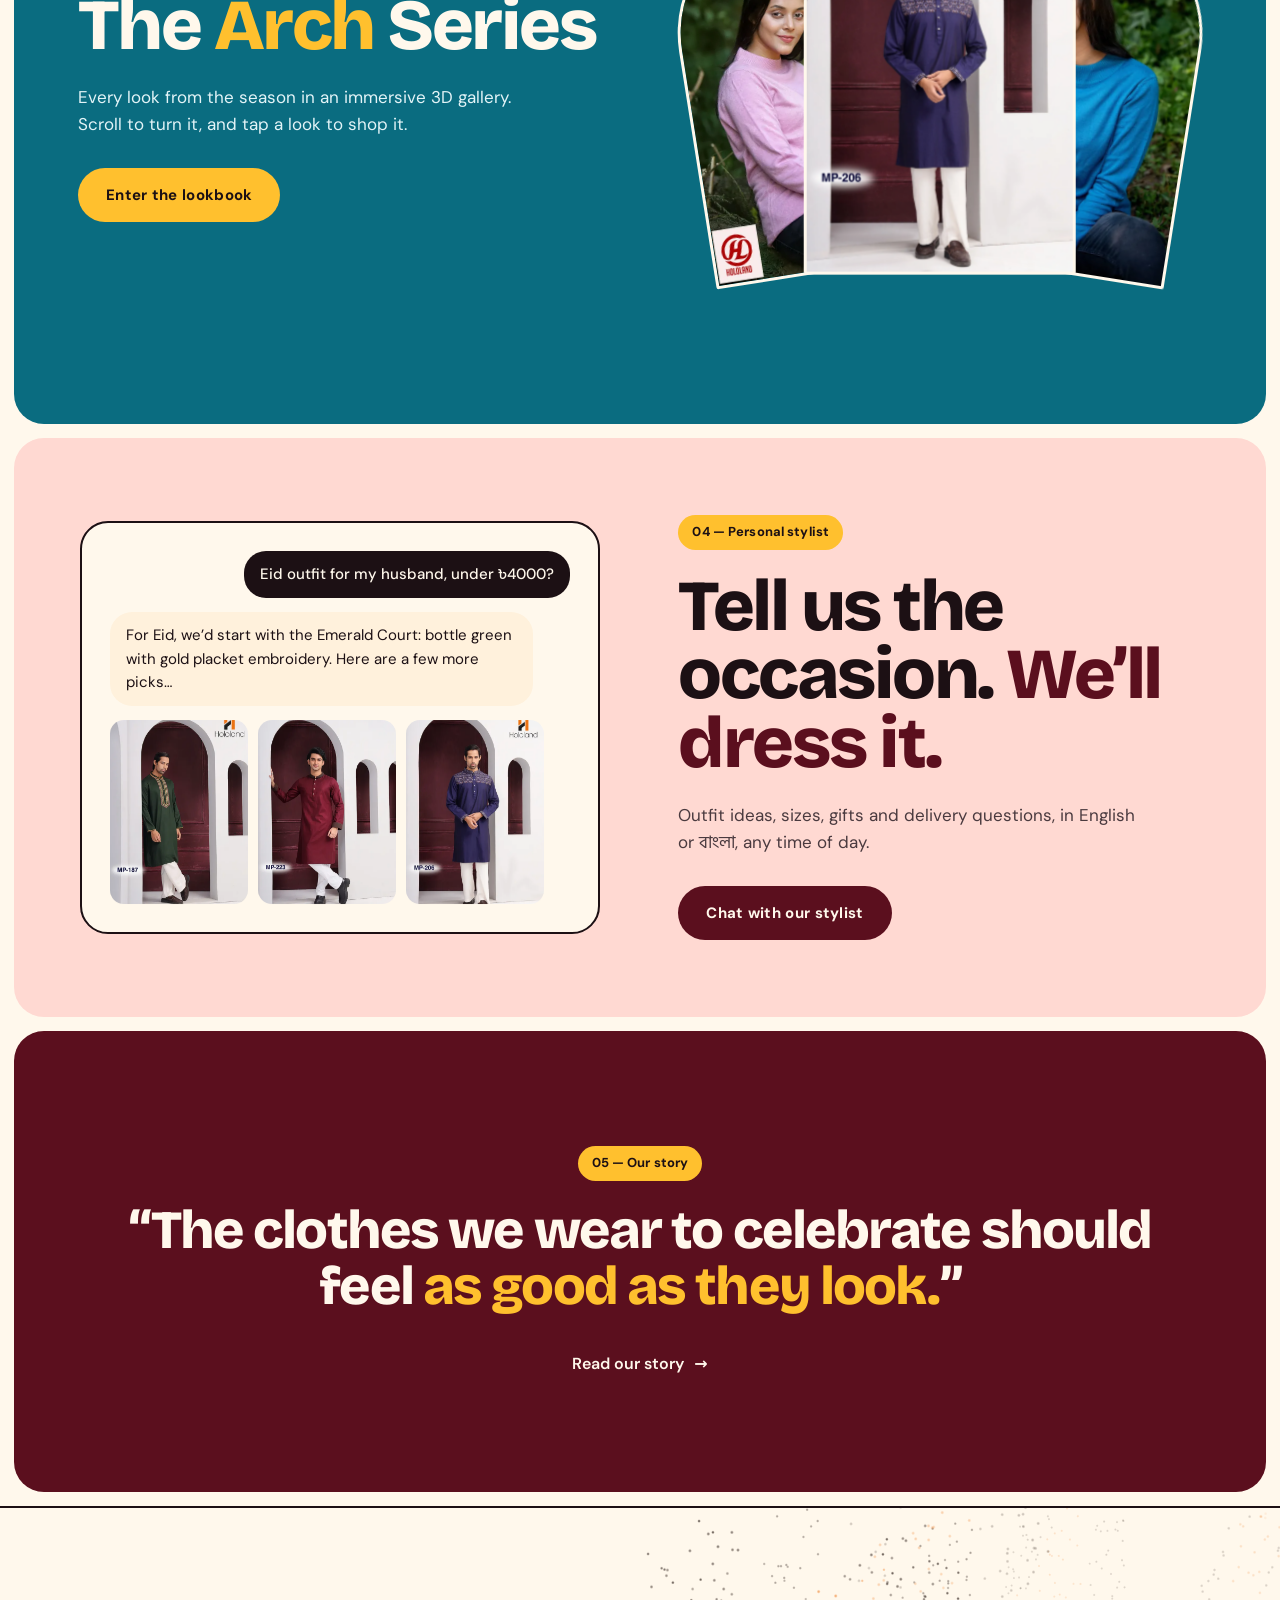
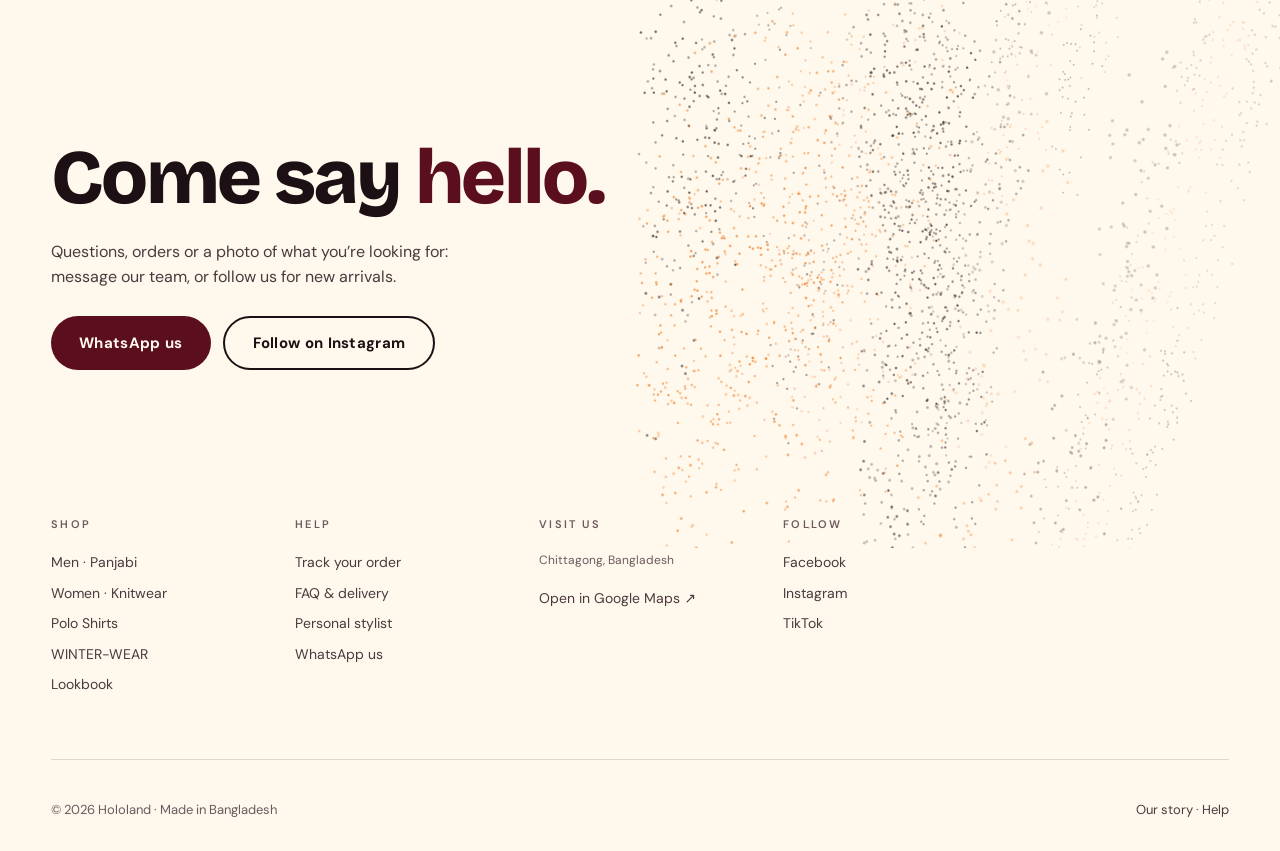
==== commit 3d25e3ed: "Add Mela theme (colour-block redesign) for owner review Layered skin in assets/css/mela.css over the" ====
--- a/index.html
+++ b/index.html
@@ -7,7 +7,7 @@
   <meta name="viewport" content="width=device-width, initial-scale=1, viewport-fit=cover" />
   <title>Hololand — Panjabi & Knitwear, Made in Bangladesh</title>
   <meta name="description" content="Hololand: modern panjabis for men and winter knitwear for women. Designed in Chittagong, delivered across Bangladesh." />
-  <meta name="theme-color" content="#ffffff" />
+  <meta name="theme-color" content="#fff8ec" />
   <meta property="og:title" content="Hololand — Panjabi & Knitwear, Made in Bangladesh" />
   <meta property="og:description" content="Hololand: modern panjabis for men and winter knitwear for women. Designed in Chittagong, delivered across Bangladesh." />
   <meta property="og:image" content="https://hololandbd.com/assets/img/og.jpg" />
@@ -17,14 +17,15 @@
   <link rel="canonical" href="https://hololandbd.com/" />
   <link rel="icon" type="image/png" href="assets/img/favicon.png" />
   <link rel="apple-touch-icon" href="assets/img/apple-touch-icon.png" />
-  <link rel="preload" href="assets/fonts/manrope-latin-wght-normal.woff2" as="font" type="font/woff2" crossorigin />
-  <link rel="preload" href="assets/fonts/instrument-serif-latin-400-normal.woff2" as="font" type="font/woff2" crossorigin />
+  <link rel="preload" href="assets/fonts/dm-sans-latin-wght-normal.woff2" as="font" type="font/woff2" crossorigin />
+  <link rel="preload" href="assets/fonts/bricolage-grotesque-latin-wght-normal.woff2" as="font" type="font/woff2" crossorigin />
   <link rel="stylesheet" href="assets/css/fonts.css" />
   <link rel="preload" href="assets/data/products.json" as="fetch" crossorigin />
   <link rel="preload" href="assets/data/content.json" as="fetch" crossorigin />
   <link rel="preload" href="https://hololand.upliftdigitalpartners.workers.dev/stock" as="fetch" crossorigin />
   <link rel="stylesheet" href="assets/css/style.css" />
   <link rel="stylesheet" href="assets/css/pages.css" />
+  <link rel="stylesheet" href="assets/css/mela.css" />
   <link rel="preload" as="image" href="assets/img/mp-223-lg.webp" />
   <script type="importmap">
     { "imports": { "three": "./assets/vendor/three.min.js" } }
--- a/assets/css/style.css
+++ b/assets/css/style.css
@@ -401,6 +401,7 @@
 .qv__thumbs button.is-active { opacity: 1; border-color: var(--orange); }
 .qv__thumbs img { width: 100%; height: 100%; object-fit: cover; }
 .qv__info { display: flex; flex-direction: column; justify-content: center; }
+.qv__more { margin-top: 16px; align-self: center; }
 .qv__info h3 { font-family: var(--serif); font-weight: 400; font-size: clamp(40px, 4.4vw, 64px); line-height: 1; margin: 12px 0 10px; }
 .qv__price { font-size: 22px; font-weight: 600; color: var(--orange-2); margin: 0 0 18px; }
 .qv__desc { color: var(--cream-2); margin: 0 0 16px; }
--- a/assets/css/mela.css
+++ b/assets/css/mela.css
@@ -0,0 +1,290 @@
+/* ============ Mela theme ============
+   A colour-block, festive skin layered over style.css + pages.css (load it last).
+   It only re-declares tokens and restyles components, so removing this file's
+   <link> from the pages brings the previous look back unchanged. */
+
+@font-face {
+  font-family: 'Bricolage Grotesque';
+  font-style: normal;
+  font-display: swap;
+  font-weight: 200 800;
+  src: url(../fonts/bricolage-grotesque-latin-wght-normal.woff2) format('woff2');
+}
+@font-face {
+  font-family: 'DM Sans';
+  font-style: normal;
+  font-display: swap;
+  font-weight: 100 1000;
+  src: url(../fonts/dm-sans-latin-wght-normal.woff2) format('woff2');
+}
+
+/* ---------- Tokens (same names as style.css; the admin's dark switch is overridden too) ---------- */
+:root, [data-theme="dark"] {
+  --paper: #fff8ec;
+  --night: #1c1014;
+  --saffron: #ffc02e;
+  --maroon: #5b0f1e;
+  --peacock: #0a6c80;
+  --blush: #ffd9d2;
+
+  --ink: var(--paper);
+  --ink-2: #ffffff;
+  --ink-3: #ffe9c7;
+  --cream: var(--night);
+  --cream-2: #4a3a3f;
+  --muted: #6b5a5f;
+  --orange: var(--saffron);
+  --orange-2: var(--maroon);
+  --line: rgba(28, 16, 20, 0.14);
+  --line-2: #1c1014;
+  --bg-rgb: 255, 248, 236;
+  --bg2-rgb: 255, 255, 255;
+  --fg-rgb: 28, 16, 20;
+  --on-orange: #1c1014;
+  --scrim: rgba(28, 16, 20, 0.55);
+  --glow-1: #fff8ec;
+  --glow-2: #fff8ec;
+  --glow-3: #fff8ec;
+  color-scheme: light;
+
+  --serif: 'Bricolage Grotesque', 'Hind Siliguri', system-ui, sans-serif; /* display face */
+  --sans: 'DM Sans', 'Hind Siliguri', system-ui, -apple-system, 'Segoe UI', sans-serif;
+  --radius: 24px;
+  --block: 30px;  /* corner radius of the big colour blocks */
+  --edge: 14px;   /* gap between a colour block and the screen edge */
+}
+
+/* Colour blocks with light text: swap the text tokens inside them */
+.hero, .teaser--lookbook, .teaser--story, .cta-band,
+.coll-card:nth-child(4n+3), .coll-card:nth-child(4n+4) {
+  --cream: #fff8ec;
+  --cream-2: #ffe7d6;
+  --muted: #ffe7d6;
+  --line: rgba(255, 248, 236, 0.28);
+  --line-2: #fff8ec;
+  --orange-2: var(--saffron);
+  --fg-rgb: 255, 248, 236;
+  color: var(--cream);
+}
+.hero, .teaser--story, .cta-band { --ink: var(--maroon); background: var(--maroon); }
+.teaser--lookbook, .coll-card:nth-child(4n+3) { --ink: var(--peacock); --cream-2: #e3f4f7; --muted: #e3f4f7; }
+
+/* ---------- Type ---------- */
+em { font-family: inherit; font-style: normal; font-weight: inherit; }
+.h2, .hero__title, .page-title, .coll-card__body h3, .lookbook__caption strong, .footer__big,
+.qv__info h3, .drawer__head h3, .done__body h4, .gift__q, .mobile-menu__links a, .teaser__quote,
+.filters__head h2, .empty h3, .pdp__name, .value h2, .help-card h2, .track__head h2,
+.stat strong, .loader__count, .marquee__track {
+  font-weight: 800;
+  letter-spacing: -0.035em;
+}
+.h2 { font-size: clamp(38px, 5.6vw, 84px); line-height: .96; }
+.page-title { font-size: clamp(42px, 6.4vw, 96px); line-height: .96; }
+.page-title--xl { font-size: clamp(46px, 7.4vw, 116px); }
+.footer__big { font-size: clamp(42px, 6vw, 92px); }
+.teaser__quote { font-size: clamp(30px, 4.2vw, 62px); line-height: 1.04; }
+.qv__info h3 { font-size: clamp(34px, 3.6vw, 52px); }
+.faq__item summary span, .story__text { font-weight: 700; letter-spacing: -0.02em; }
+.story__text { font-size: clamp(26px, 3.6vw, 54px); line-height: 1.12; }
+.giftcard textarea, .gift-note p { font-family: var(--sans); font-style: normal; }
+
+.eyebrow { width: fit-content; align-self: flex-start; padding: 7px 14px; border-radius: 99px; background: var(--saffron); color: var(--night); font-size: 13px; font-weight: 700; letter-spacing: .01em; text-transform: none; }
+.eyebrow .dot { display: none; }
+
+/* ---------- Buttons & small controls ---------- */
+.btn { font-weight: 700; font-size: 15px; }
+.btn--solid { background: var(--maroon); color: #fff8ec; }
+.btn--ghost { border-width: 2px; }
+.hero .btn--solid, .teaser--lookbook .btn--solid, .teaser--story .btn--solid, .cta-band .btn--solid { background: var(--saffron); color: var(--night); }
+.bag-btn, .menu-btn, .icon-btn { border: 2px solid var(--line-2); }
+.bag-btn { width: 46px; height: 46px; }
+.bag-btn__count { border: 2px solid var(--night); min-width: 22px; height: 22px; top: -6px; right: -6px; }
+.menu-btn { width: 46px; height: 46px; }
+.menu-btn i { height: 2px; left: 13px; right: 13px; }
+.tabs { border: 2px solid var(--line-2); background: #fff; }
+.tabs button { font-weight: 700; }
+.select select { border: 2px solid var(--line-2); background: #fff; color: var(--cream); }
+.chips button, .chat__chips button { font-weight: 600; }
+.chips button { border-width: 2px; background: #fff; color: var(--cream); }
+.sizes button { min-width: 54px; height: 46px; border-radius: 99px; border-width: 2px; font-size: 15px; font-weight: 700; }
+.seg { border: 2px solid var(--line-2); background: #fff; }
+.badge { border-width: 2px; background: #fff; font-weight: 600; color: var(--cream); }
+.cf input, .cf textarea { border-width: 2px; background: #fff; }
+.cf input:focus, .cf textarea:focus, .sizer input:focus, .giftcard textarea:focus { border-color: var(--night); box-shadow: 0 0 0 3px var(--saffron); }
+.choice span { border-width: 2px; background: #fff; }
+.choice input:checked + span { border-color: var(--night); background: #ffe9a8; }
+.swatches button.is-active i { box-shadow: 0 0 0 2px var(--ink), 0 0 0 4px var(--night); }
+.gift__progress i.on, .track__steps li.is-done i, .track__steps li.is-now i, .loader__bar i { background: var(--maroon); }
+.promo__msg.is-ok { color: #1f7a45; }
+.promo__msg.is-err, .track__steps li.is-cancelled { color: #b3261e; }
+.checkout__err { color: #8c1d18; background: #fde7e4; border-color: #b3261e; }
+.checkout__err .link-btn { color: #8c1d18; }
+.ai-tag { border-color: currentColor; }
+.faq__item[open] summary i { border-color: var(--night); }
+
+/* ---------- Header ---------- */
+.nav__brand { font-family: var(--serif); font-weight: 800; font-size: 25px; letter-spacing: -0.03em; text-transform: lowercase; gap: 10px; }
+.nav__links a { font-weight: 700; color: var(--cream); }
+.nav.is-scrolled { background: rgba(var(--bg-rgb), .9); }
+.weather-chip { background: #fff; font-weight: 600; color: var(--cream); }
+.mobile-menu { background: var(--saffron); --cream-2: var(--night); --muted: var(--night); }
+.mobile-menu__links a { font-size: clamp(34px, 9vw, 56px); }
+.mobile-menu__links a.is-active { color: var(--maroon); font-style: normal; }
+.mobile-menu .btn--ghost { background: #fff; }
+
+/* ---------- Home: hero block ---------- */
+.hero {
+  margin: calc(var(--nav-h) + 6px) var(--edge) 0;
+  height: calc(100vh - var(--nav-h) - 20px);
+  height: calc(100svh - var(--nav-h) - 20px);
+  min-height: 560px;
+  border-radius: var(--block);
+}
+body.has-announce .hero { margin-top: calc(var(--nav-h) + 40px); }
+.hero__slides { top: 6vh; bottom: 6vh; right: max(var(--gutter), 7vw); border: 3px solid #fff8ec; box-shadow: none; background: var(--saffron); transform: rotate(3deg); }
+.hero__slides::after { display: none; }
+.hero__content { bottom: clamp(48px, 9vh, 110px); }
+.hero__title { font-size: clamp(52px, min(7.6vw, 15vh), 132px); line-height: .92; letter-spacing: -0.04em; }
+.hero__scroll { display: none; }
+@media (max-width: 760px) {
+  .hero { margin-top: calc(var(--nav-h) + 2px); height: calc(100vh - var(--nav-h) - 106px); height: calc(100svh - var(--nav-h) - 106px); min-height: 500px; }
+  .hero__slides { top: auto; left: auto; right: 18px; bottom: 22px; width: 46%; max-width: 230px; aspect-ratio: 2 / 3; border-radius: 999px 999px 18px 18px; transform: rotate(4deg); }
+  .hero__shade { display: none; }
+  .hero__content { top: 26px; left: 22px; right: 22px; bottom: 22px; display: flex; flex-direction: column; pointer-events: none; }
+  .hero__cta, .hero__cta * { pointer-events: auto; }
+  .hero__title { font-size: clamp(40px, 12vw, 60px); margin-bottom: 14px; }
+  .hero__sub { font-size: 15px; max-width: 30ch; margin-bottom: 0; }
+  .hero__cta { margin-top: auto; flex-direction: column; align-items: flex-start; gap: 8px; }
+  .hero__cta .btn { padding: 0 18px; font-size: 14px; }
+}
+
+/* ---------- Home: collections as colour tiles ---------- */
+.collections { padding: clamp(56px, 8vw, 110px) 0; }
+.collections__grid { gap: var(--edge); padding: 0 var(--edge); }
+.coll-card { display: flex; flex-direction: column; padding: 14px 14px 24px; border-radius: var(--block); background: var(--saffron); }
+.coll-card:nth-child(4n+2) { background: var(--blush); }
+.coll-card:nth-child(4n+3) { background: var(--peacock); }
+.coll-card:nth-child(4n+4) { background: var(--night); --ink: var(--night); }
+.coll-card--offset { margin-top: 0; }
+.coll-card__media { aspect-ratio: 4 / 4.4; border: 3px solid var(--line-2); }
+.coll-card__media::after { display: none; }
+.coll-card__media img { filter: none; }
+.coll-card__body { padding: 20px 10px 0; max-width: 520px; }
+@media (max-width: 760px) { .collections__grid { gap: var(--edge); } }
+
+/* ---------- Product cards: tinted with the garment's colour ---------- */
+.grid { gap: clamp(10px, 1.4vw, 20px); }
+.card { padding: 8px 8px 14px; border-radius: 26px; background: color-mix(in srgb, var(--tint, #ffc02e) 24%, #fff8ec); }
+.card__media.arch { border-radius: 20px; }
+.card__info { padding: 12px 6px 0; }
+.card__info h3 { font-weight: 700; }
+.card__price { font-weight: 700; }
+.card__tag { background: var(--night); color: #fff8ec; font-weight: 700; }
+.card.is-soldout .card__tag { background: var(--night); color: #fff8ec; }
+@media (max-width: 820px) { .grid { padding: 0 var(--edge); } .shop-layout .grid { padding: 0; } }
+
+/* ---------- Home: teasers as blocks ---------- */
+.featured { border-top: 0; padding-top: clamp(40px, 6vw, 90px); }
+.teaser { margin: var(--edge); border-top: 0; border-radius: var(--block); padding: clamp(40px, 6vw, 90px) clamp(22px, 5vw, 70px); }
+.teaser--lookbook { background: var(--peacock); }
+.teaser--stylist { background: var(--blush); }
+.teaser__fan img { border: 3px solid #fff8ec; box-shadow: none; }
+.teaser__chat { background: #fff8ec; border-width: 2px; }
+.teaser--story { padding-block: clamp(70px, 9vw, 130px); }
+.cta-band { margin: var(--edge); border-top: 0; border-radius: var(--block); }
+.marquee { background: var(--saffron); border-block: 2px solid var(--night); }
+
+/* ---------- Stylist ---------- */
+.stylist__glow, .studio__glow { display: none; }
+.page--stylist { background: var(--blush); }
+.chat { background: #fff; border-width: 2px; box-shadow: none; backdrop-filter: none; -webkit-backdrop-filter: none; }
+.msg { border-radius: 22px; }
+.msg--bot { background: #fff1dc; }
+.msg--user { background: var(--night); color: #fff8ec; }
+.chat__tabs button.is-active { border-color: var(--night); }
+.chat__chips button { border: 0; padding: 11px 16px; background: var(--saffron); color: var(--night); }
+.chat__chips button:nth-child(3n+2) { background: var(--peacock); color: #fff; }
+.chat__chips button:nth-child(3n) { background: var(--blush); }
+.chat__chips button:hover { color: inherit; filter: brightness(.95); }
+.chat__chips button:nth-child(3n+2):hover { color: #fff; }
+.chat__form { border-width: 2px; background: #fff; }
+.chat__send { background: var(--maroon); color: #fff8ec; }
+.chat__send:hover { background: var(--night); }
+.chat__mic { border: 0; background: var(--saffron); }
+.rec { border: 2px solid var(--night); background: #fff; border-radius: 18px; }
+.rec:hover { border-color: var(--night); }
+.studio__list button { background: #fff; border-width: 2px; }
+.studio__list button.is-active { border-color: var(--night); background: var(--saffron); }
+.studio__list b { background: var(--paper); color: var(--night); }
+.studio__list button.is-active small { color: var(--night); }
+.drop { border-width: 2px; background: #fff; }
+.drop:hover, .drop.is-over { border-color: var(--night); background: #fff1dc; }
+.giftcard { background: var(--blush); border: 2px solid var(--night); }
+.gift-note { border: 2px solid var(--night); background: #ffe9a8; }
+.gift__opts button { border-width: 2px; background: #fff; }
+.gift__opts button:hover { border-color: var(--night); }
+.sizer { background: #fff; border: 2px solid var(--line); }
+
+/* ---------- Shop ---------- */
+.shopbar { background: rgba(var(--bg-rgb), .94); border-block: 0; }
+.lite .shopbar, .lite .pdp-bar { background: rgba(var(--bg-rgb), .97); }
+.lite .pdp-bar { background: #fff; }
+.empty { border: 2px dashed var(--night); background: #fff; }
+@media (max-width: 960px) {
+  .filters { border-top: 2px solid var(--night); border-radius: var(--block) var(--block) 0 0; box-shadow: none; }
+  .filters.is-open { box-shadow: 0 0 0 100vmax var(--scrim); }
+  .filters__apply { box-shadow: 0 -18px 22px 6px #fff; }
+}
+
+/* ---------- Product page ---------- */
+.pdp__gallery { padding: clamp(14px, 2vw, 28px); border-radius: var(--block); background: color-mix(in srgb, var(--tint, #ffc02e) 42%, #fff8ec); }
+.pdp__main { border: 3px solid var(--night); }
+.pdp__thumbs button, .qv__thumbs button { border-width: 2px; background: #fff; }
+.pdp__thumbs button.is-active, .pdp__thumbs button:hover, .qv__thumbs button.is-active { border-color: var(--night); }
+.pdp__name { font-size: clamp(38px, 4.4vw, 68px); }
+.pdp__price, .qv__price { font-family: var(--serif); font-weight: 700; }
+.pdp-bar { background: #fff; border-width: 2px; backdrop-filter: none; -webkit-backdrop-filter: none; }
+.qv__main { border: 3px solid var(--night); }
+.modal__panel { border-width: 2px; border-radius: var(--block); }
+.drawer__panel { border-left-width: 2px; }
+@media (max-width: 760px) { .modal__panel { border-radius: var(--block) var(--block) 0 0; } }
+
+/* ---------- Lookbook ---------- */
+.lb-tile { border: 2px solid var(--night); }
+.lb-tile span { background: #fff8ec; backdrop-filter: none; -webkit-backdrop-filter: none; font-weight: 600; }
+
+/* ---------- Story, help, tracking ---------- */
+.story-hero__media { border: 3px solid var(--night); }
+.stats { border-top: 0; gap: var(--edge); }
+.stat { padding: 20px 22px 22px; border-radius: 26px; background: var(--saffron); }
+.stat:nth-child(3n+2) { background: var(--peacock); color: #fff; }
+.stat:nth-child(3n) { background: var(--blush); }
+.stat strong { color: inherit; }
+.stat > span { color: inherit; font-weight: 700; }
+.story__strip img { filter: none; border: 2px solid var(--night); }
+.value, .help-card, .track__form, .track__result { border: 2px solid var(--night); background: #fff; border-radius: 26px; }
+.track__courier { border-width: 2px; }
+
+/* ---------- Footer, toast, floating button ---------- */
+.footer { border-top: 2px solid var(--night); }
+.fab { background: var(--maroon); color: #fff8ec; border: 2px solid var(--night); box-shadow: none; }
+.fab:hover { background: var(--night); }
+
+/* ---------- Phone tab bar (built in layout.js) ---------- */
+.tabbar { display: none; }
+@media (max-width: 760px) {
+  .tabbar {
+    position: fixed; left: var(--edge); right: var(--edge); bottom: max(12px, env(safe-area-inset-bottom)); z-index: 44;
+    height: 64px; padding: 0 6px; display: flex; align-items: center; gap: 2px;
+    border: 2px solid var(--night); border-radius: 32px; background: #fff;
+    font-size: 13px; font-weight: 700;
+  }
+  .tabbar a { flex: 1; height: 48px; display: flex; align-items: center; justify-content: center; gap: 7px; border-radius: 24px; }
+  .tabbar svg { display: none; }
+  .tabbar a.is-active { flex: 1.3; background: var(--night); color: #fff8ec; }
+  .tabbar a.is-active svg { display: block; }
+  body[data-page="product"] .tabbar { display: none; } /* the add-to-bag bar lives there */
+  .fab { display: none; }                               /* "Stylist" is in the tab bar */
+  .toast { bottom: 92px; }
+  .footer { padding-bottom: 110px; }
+}
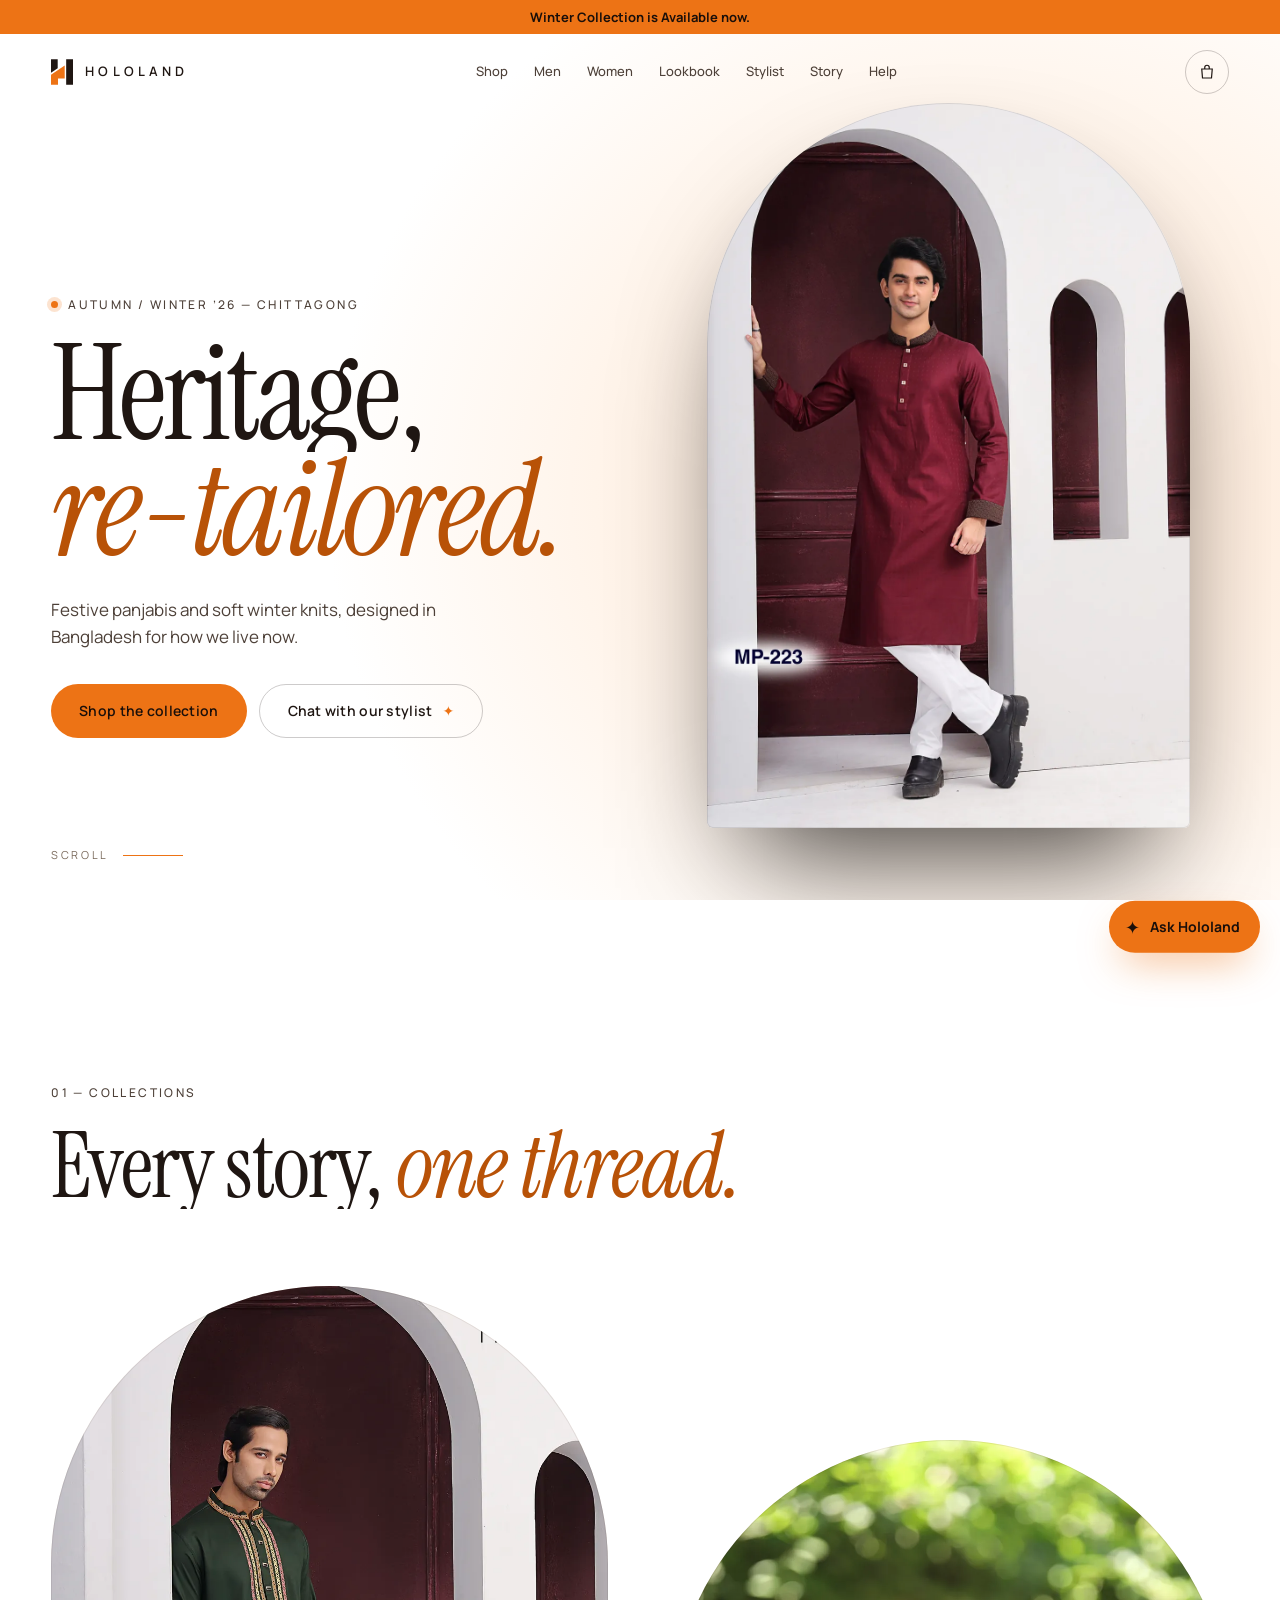
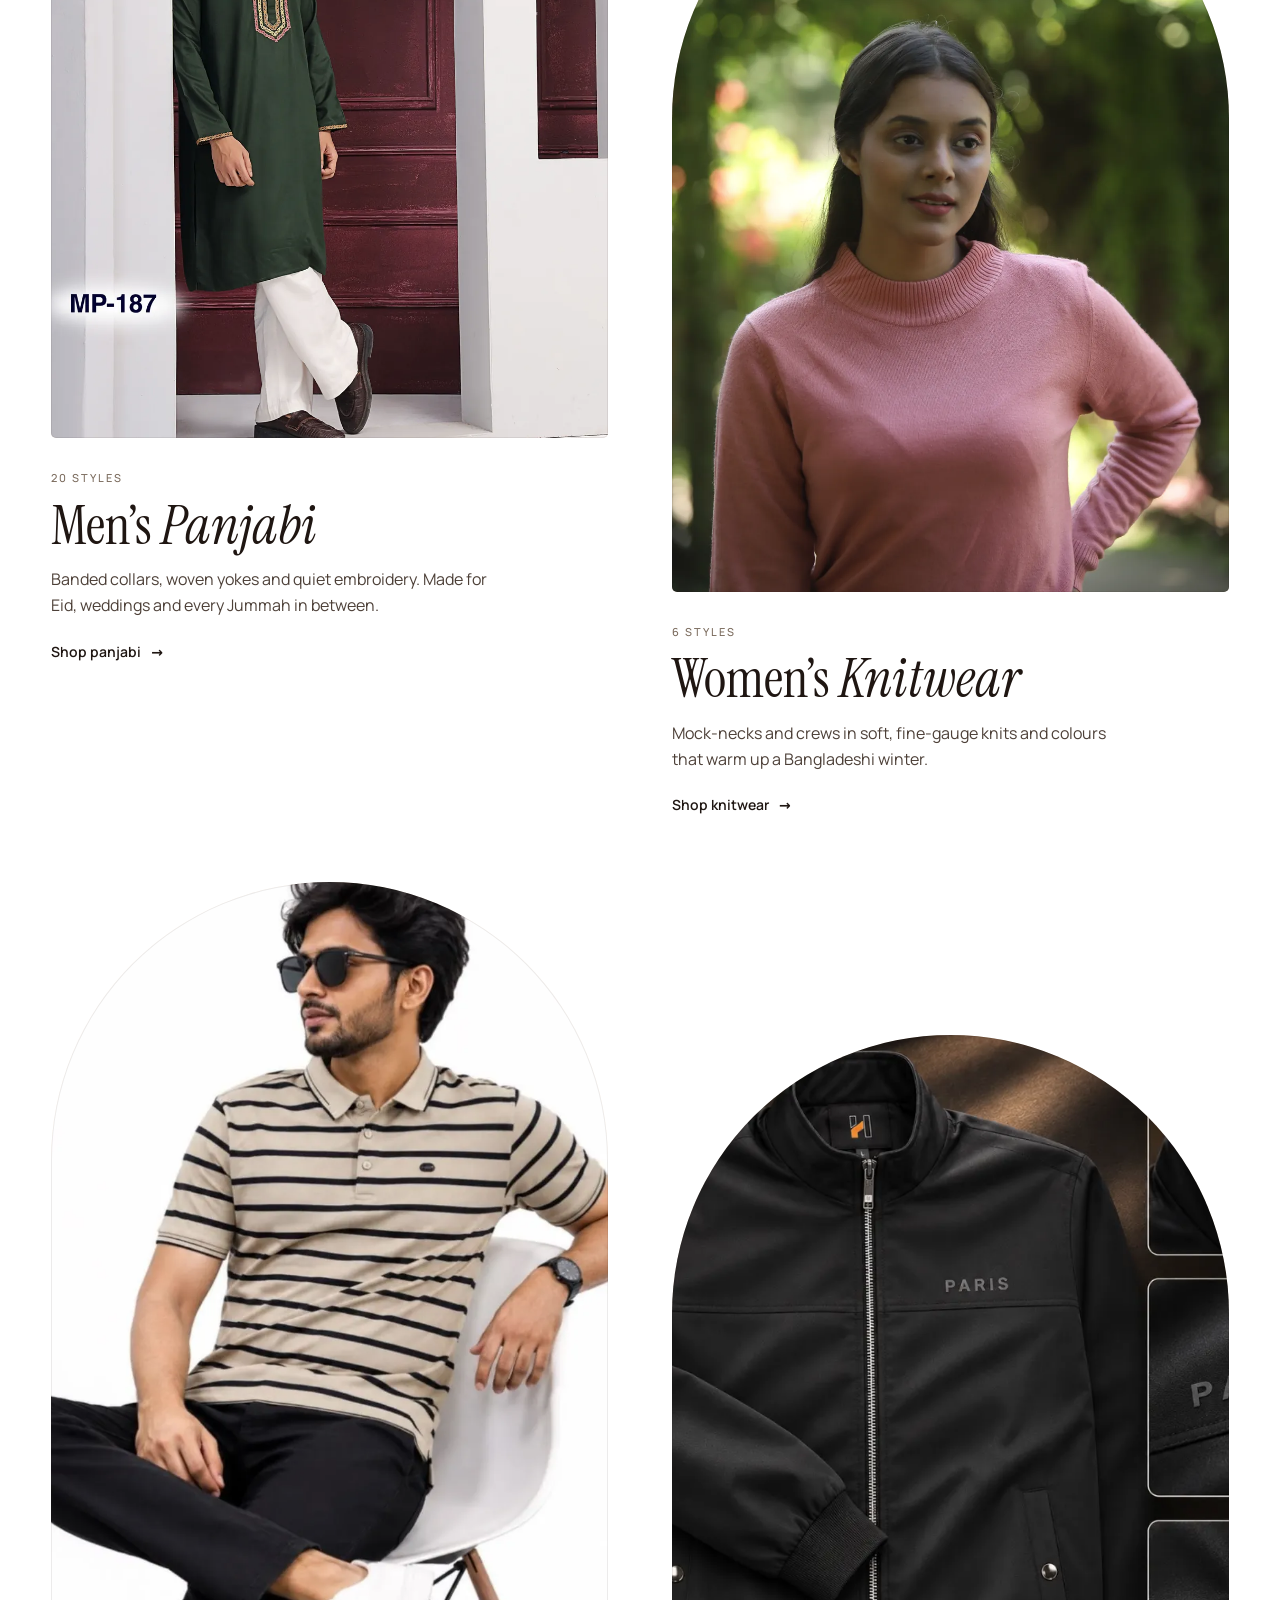
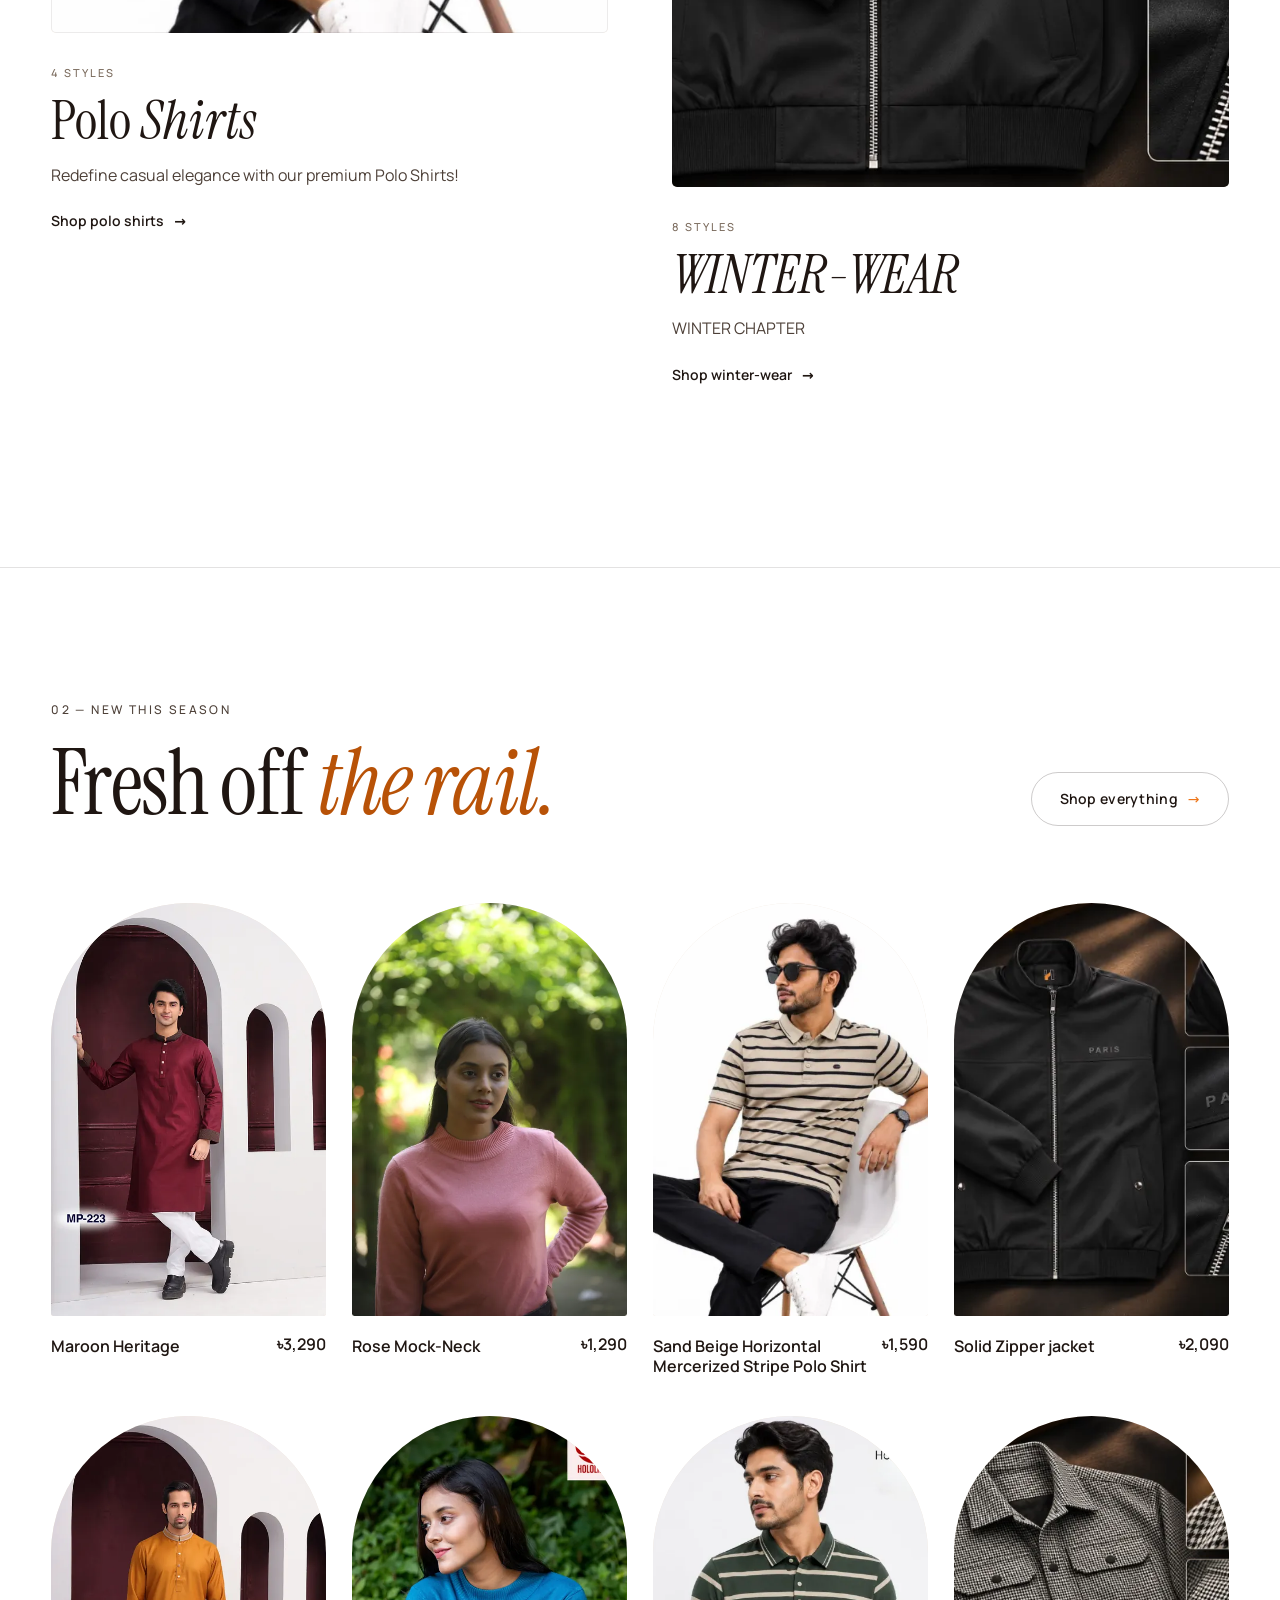
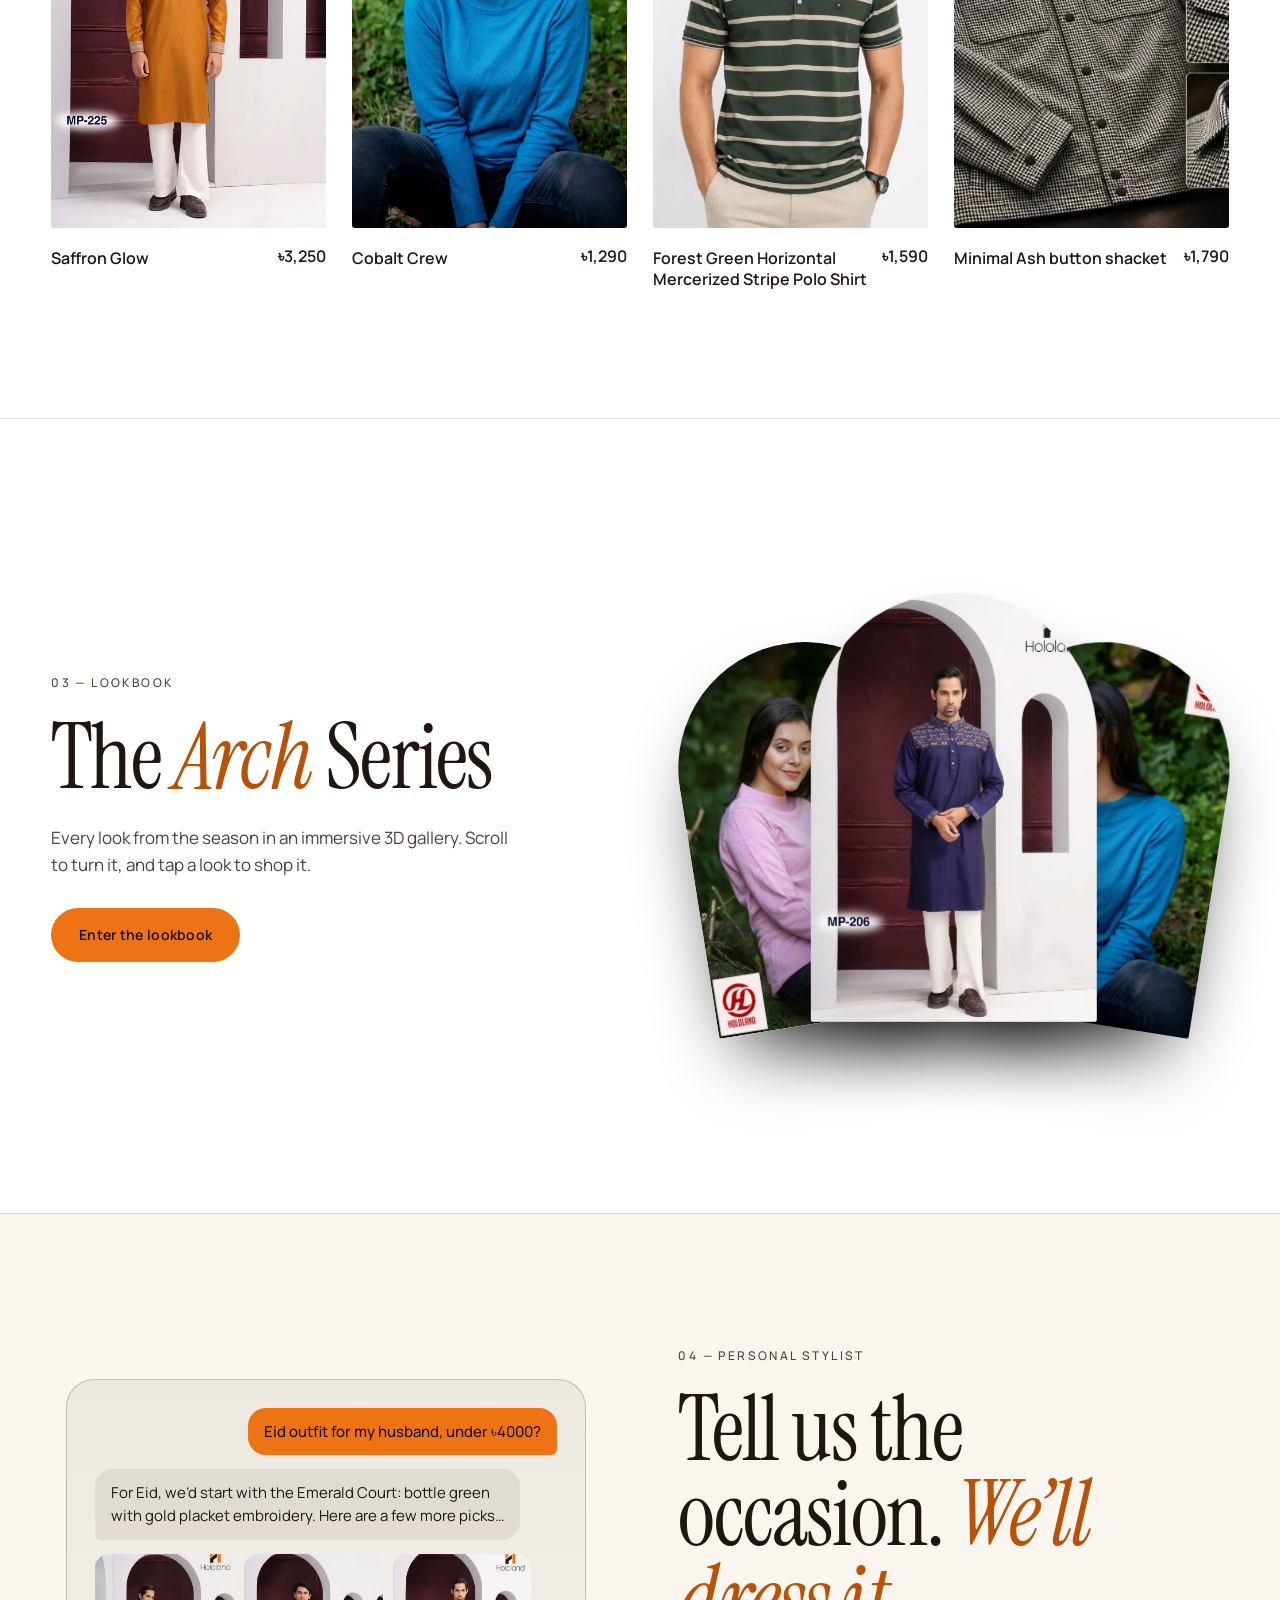
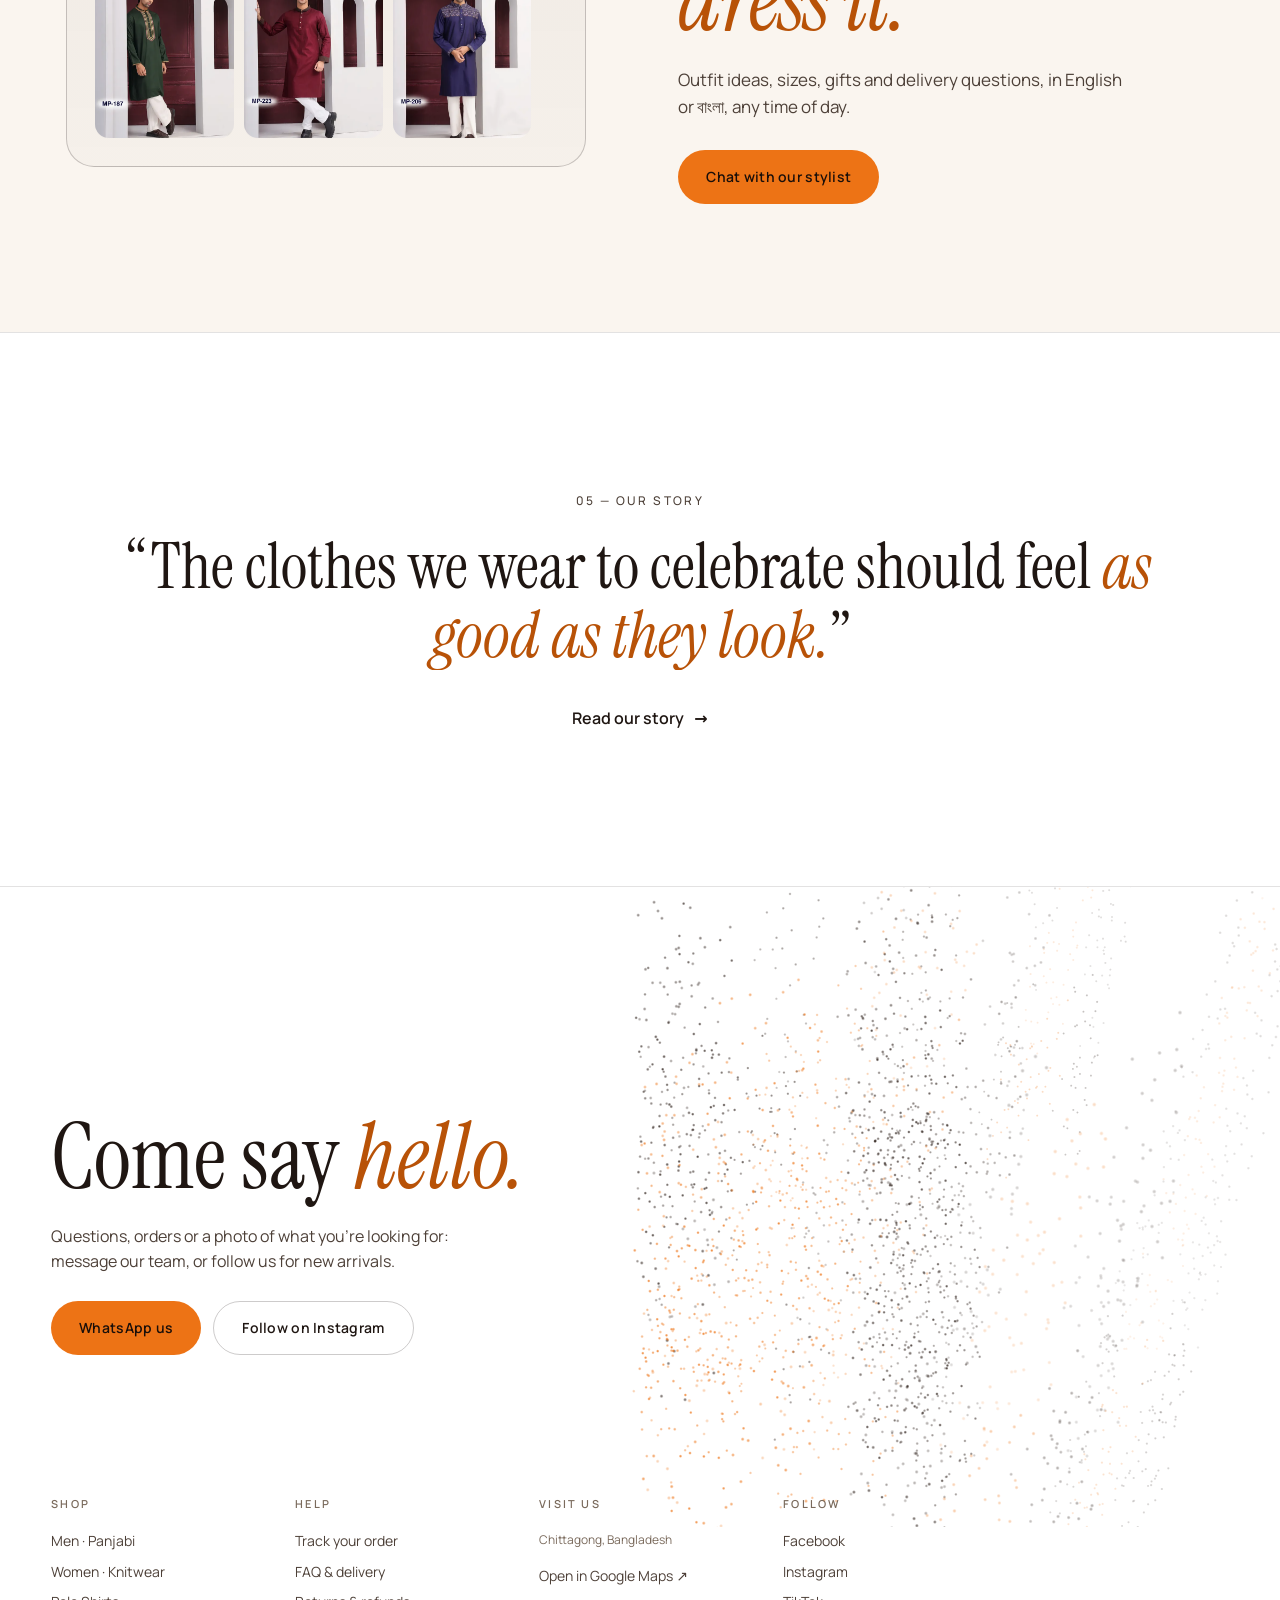
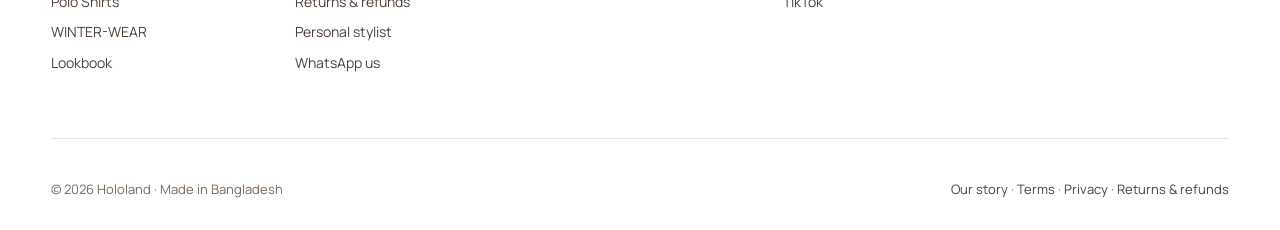
==== commit b76e22a6: "Meta Pixel and Conversions API for Facebook & Instagram ads - Pixel loads only when a Pixel ID is se" ====
--- a/index.html
+++ b/index.html
@@ -2,12 +2,12 @@
 <html lang="en">
 <head>
   <meta charset="utf-8" />
-  <meta http-equiv="Content-Security-Policy" content="default-src 'self'; script-src 'self' 'sha256-MQ8c7zWvrrDqg3tHO/yfLCXx0/FAat8g+0u73uTJDZI='; style-src 'self' 'unsafe-inline'; font-src 'self'; img-src 'self' data: blob:; media-src 'self' blob:; connect-src 'self' https://hololand.upliftdigitalpartners.workers.dev https://api.open-meteo.com; worker-src 'self' blob:; object-src 'none'; base-uri 'self'; form-action 'self'; frame-src 'none'" />
+  <meta http-equiv="Content-Security-Policy" content="default-src 'self'; script-src 'self' https://connect.facebook.net 'sha256-MQ8c7zWvrrDqg3tHO/yfLCXx0/FAat8g+0u73uTJDZI='; style-src 'self' 'unsafe-inline'; font-src 'self'; img-src 'self' data: blob: https://www.facebook.com; media-src 'self' blob:; connect-src 'self' https://hololand.upliftdigitalpartners.workers.dev https://api.open-meteo.com https://www.facebook.com https://connect.facebook.net; worker-src 'self' blob:; object-src 'none'; base-uri 'self'; form-action 'self'; frame-src 'none'" />
   <meta name="referrer" content="strict-origin-when-cross-origin" />
   <meta name="viewport" content="width=device-width, initial-scale=1, viewport-fit=cover" />
   <title>Hololand — Panjabi & Knitwear, Made in Bangladesh</title>
   <meta name="description" content="Hololand: modern panjabis for men and winter knitwear for women. Designed in Chittagong, delivered across Bangladesh." />
-  <meta name="theme-color" content="#fff8ec" />
+  <meta name="theme-color" content="#ffffff" />
   <meta property="og:title" content="Hololand — Panjabi & Knitwear, Made in Bangladesh" />
   <meta property="og:description" content="Hololand: modern panjabis for men and winter knitwear for women. Designed in Chittagong, delivered across Bangladesh." />
   <meta property="og:image" content="https://hololandbd.com/assets/img/og.jpg" />
@@ -17,15 +17,14 @@
   <link rel="canonical" href="https://hololandbd.com/" />
   <link rel="icon" type="image/png" href="assets/img/favicon.png" />
   <link rel="apple-touch-icon" href="assets/img/apple-touch-icon.png" />
-  <link rel="preload" href="assets/fonts/dm-sans-latin-wght-normal.woff2" as="font" type="font/woff2" crossorigin />
-  <link rel="preload" href="assets/fonts/bricolage-grotesque-latin-wght-normal.woff2" as="font" type="font/woff2" crossorigin />
+  <link rel="preload" href="assets/fonts/manrope-latin-wght-normal.woff2" as="font" type="font/woff2" crossorigin />
+  <link rel="preload" href="assets/fonts/instrument-serif-latin-400-normal.woff2" as="font" type="font/woff2" crossorigin />
   <link rel="stylesheet" href="assets/css/fonts.css" />
   <link rel="preload" href="assets/data/products.json" as="fetch" crossorigin />
   <link rel="preload" href="assets/data/content.json" as="fetch" crossorigin />
   <link rel="preload" href="https://hololand.upliftdigitalpartners.workers.dev/stock" as="fetch" crossorigin />
   <link rel="stylesheet" href="assets/css/style.css" />
   <link rel="stylesheet" href="assets/css/pages.css" />
-  <link rel="stylesheet" href="assets/css/mela.css" />
   <link rel="preload" as="image" href="assets/img/mp-223-lg.webp" />
   <script type="importmap">
     { "imports": { "three": "./assets/vendor/three.min.js" } }
--- a/assets/css/style.css
+++ b/assets/css/style.css
@@ -479,10 +479,12 @@
 .co-eta { display: block; margin-top: 8px; font-size: 12px; font-weight: 600; color: var(--orange-2); letter-spacing: 0; }
 .co-eta:empty { display: none; }
 .checkout__privacy { margin: -4px 0 0; font-size: 12px; color: var(--muted); }
+.checkout__privacy a { color: inherit; text-decoration: underline; text-underline-offset: 2px; }
 .checkout__sum { display: grid; grid-template-columns: 1fr auto; gap: 6px 12px; margin-bottom: 14px; font-size: 14px; color: var(--cream-2); }
 .checkout__sum strong { font-size: 17px; color: var(--cream); margin-top: 4px; }
 .checkout__err { margin: 0 0 12px; padding: 10px 12px; border-radius: 12px; background: rgba(255,122,107,.1); border: 1px solid rgba(255,122,107,.4); color: #ffb3a8; font-size: 13px; }
 .checkout__err[hidden] { display: none; }
+.cf[hidden], .co-eta[hidden] { display: none; }
 .checkout__err .link-btn { color: var(--cream); }
 
 /* Order placed */
--- a/assets/css/pages.css
+++ b/assets/css/pages.css
@@ -291,7 +291,27 @@
 .track__courier[hidden] { display: none; }
 .track__courier strong { color: var(--cream); }
 .track__courier .link-btn { margin-top: 4px; }
+.track__pay { display: grid; gap: 6px; padding: 14px 16px; border-radius: 14px; border: 1px solid var(--line-2); background: var(--ink); font-size: 14px; color: var(--cream-2); }
+.track__pay[hidden] { display: none; }
+.track__pay strong { color: var(--cream); }
+.track__pay.is-paid { border-color: rgba(46, 160, 67, .5); }
+.track__pay.is-due { border-color: var(--orange); }
+.track__pay-btns { display: flex; flex-wrap: wrap; gap: 8px; margin-top: 6px; }
 .track__items { display: grid; grid-template-columns: 1fr auto; gap: 6px 14px; padding-top: 14px; border-top: 1px solid var(--line); font-size: 14px; color: var(--cream-2); font-variant-numeric: tabular-nums; }
 .track__items strong { color: var(--cream); padding-top: 6px; }
 .track__help { margin: 0; font-size: 13px; color: var(--muted); }
 .track__help a { color: var(--orange-2); }
+
+/* Policy pages (terms, privacy, returns & refunds) */
+.policy { max-width: 760px; padding: 0 var(--gutter) clamp(80px, 10vw, 140px); color: var(--cream-2); font-size: 16px; line-height: 1.7; }
+.policy__updated { color: var(--muted); font-size: 13px; margin: 0 0 18px; }
+.policy__nav { display: flex; flex-wrap: wrap; gap: 8px; margin: 0 0 32px; }
+.policy__nav a { padding: 10px 16px; border: 1px solid var(--line-2); border-radius: 99px; font-size: 13px; font-weight: 600; color: var(--cream-2); }
+.policy__nav a[aria-current="page"] { background: var(--cream); color: var(--ink); border-color: var(--cream); }
+.policy h2 { font-family: var(--serif); font-weight: 400; font-size: clamp(26px, 3vw, 34px); line-height: 1.15; color: var(--cream); margin: 40px 0 12px; }
+.policy p, .policy ul, .policy ol { margin: 0 0 14px; }
+.policy ul, .policy ol { padding-left: 22px; }
+.policy li { margin: 6px 0; }
+.policy a:not(.policy__nav a) { color: var(--orange-2); text-decoration: underline; text-underline-offset: 3px; }
+.policy strong { color: var(--cream); }
+.policy [hidden] { display: none; }
